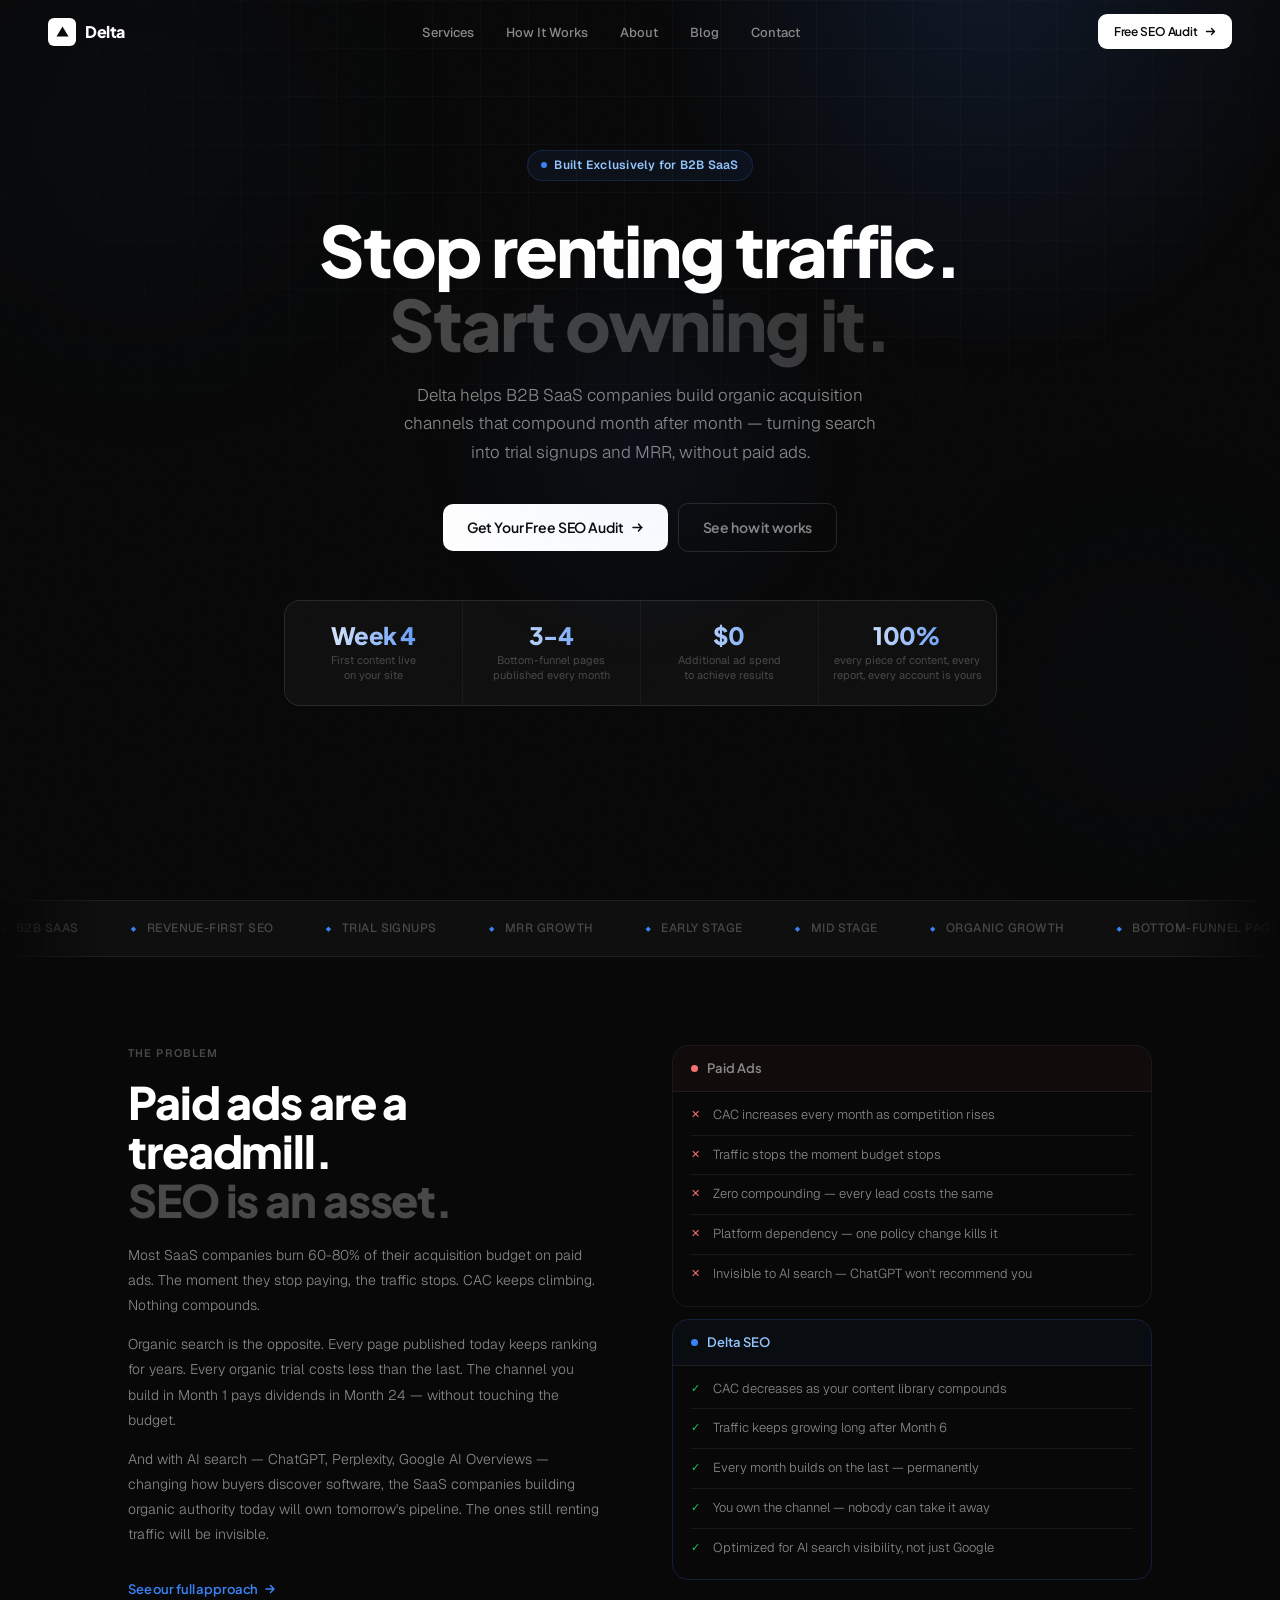
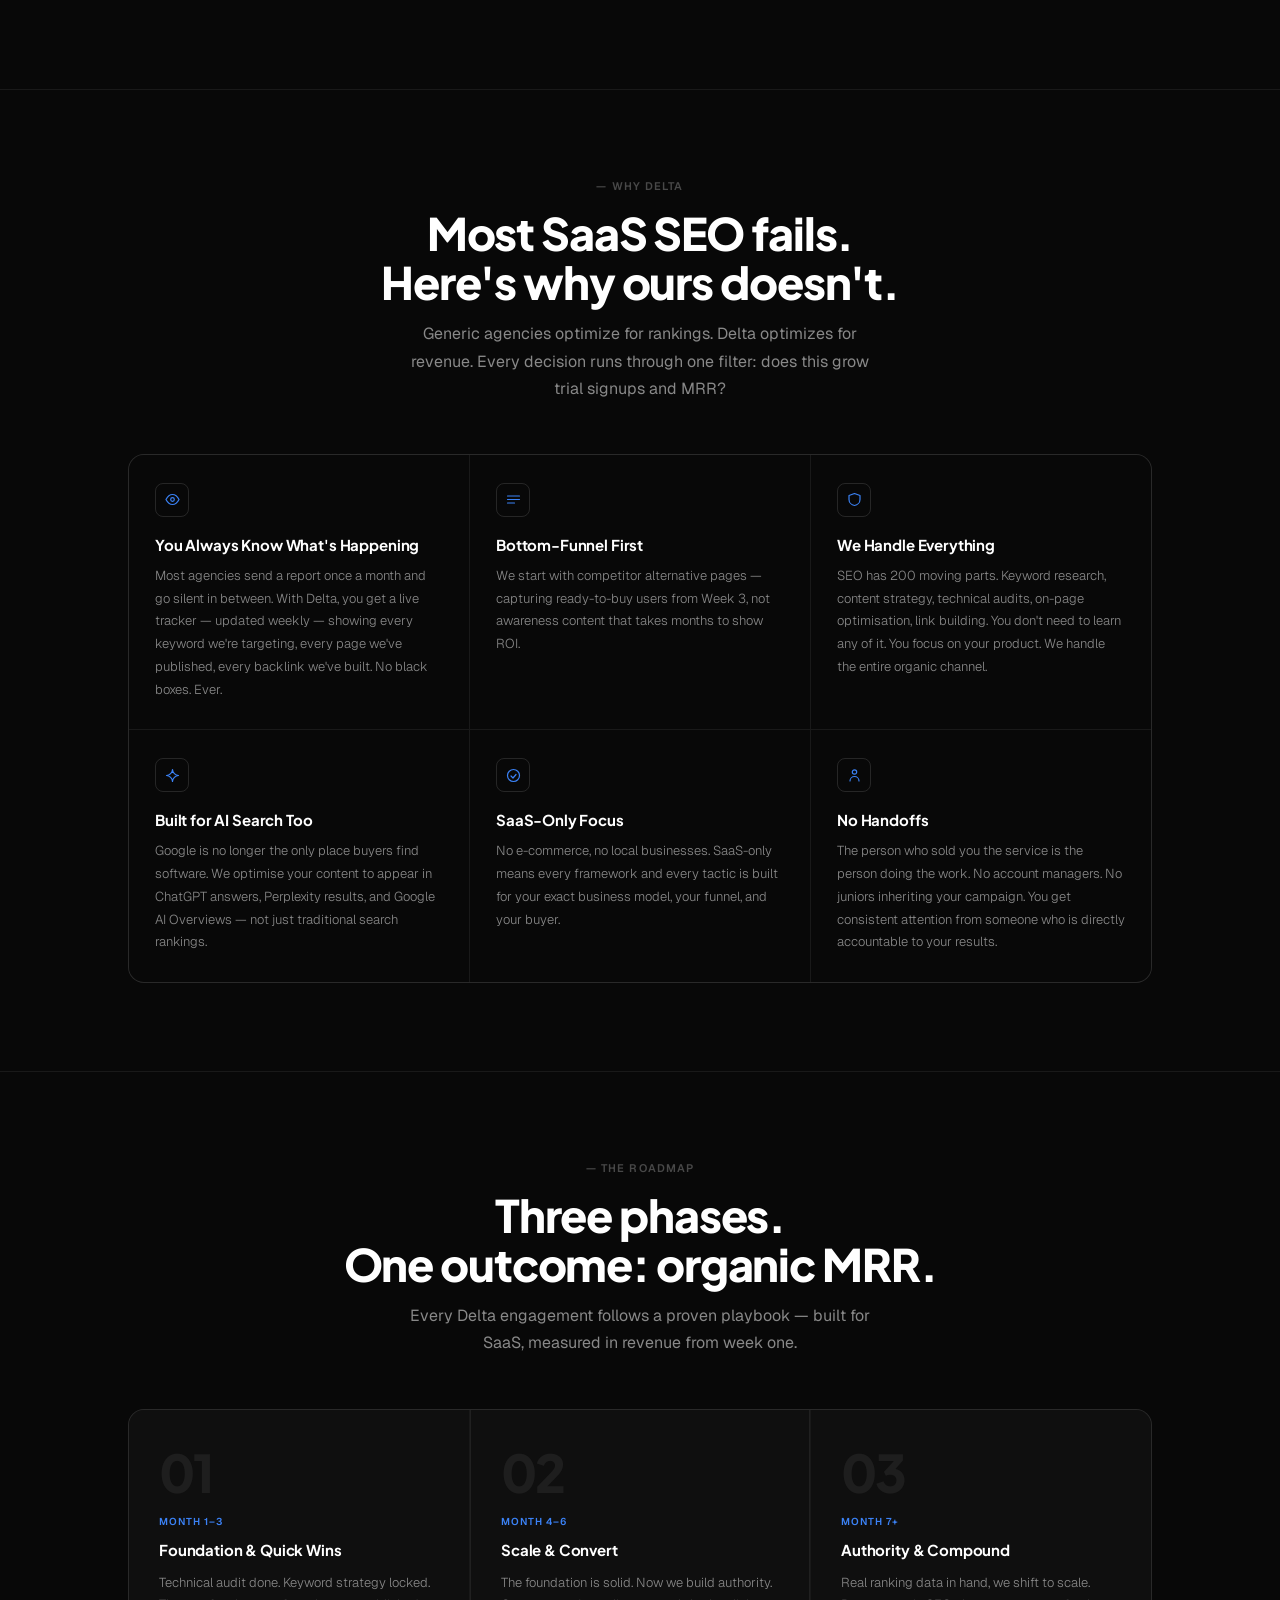
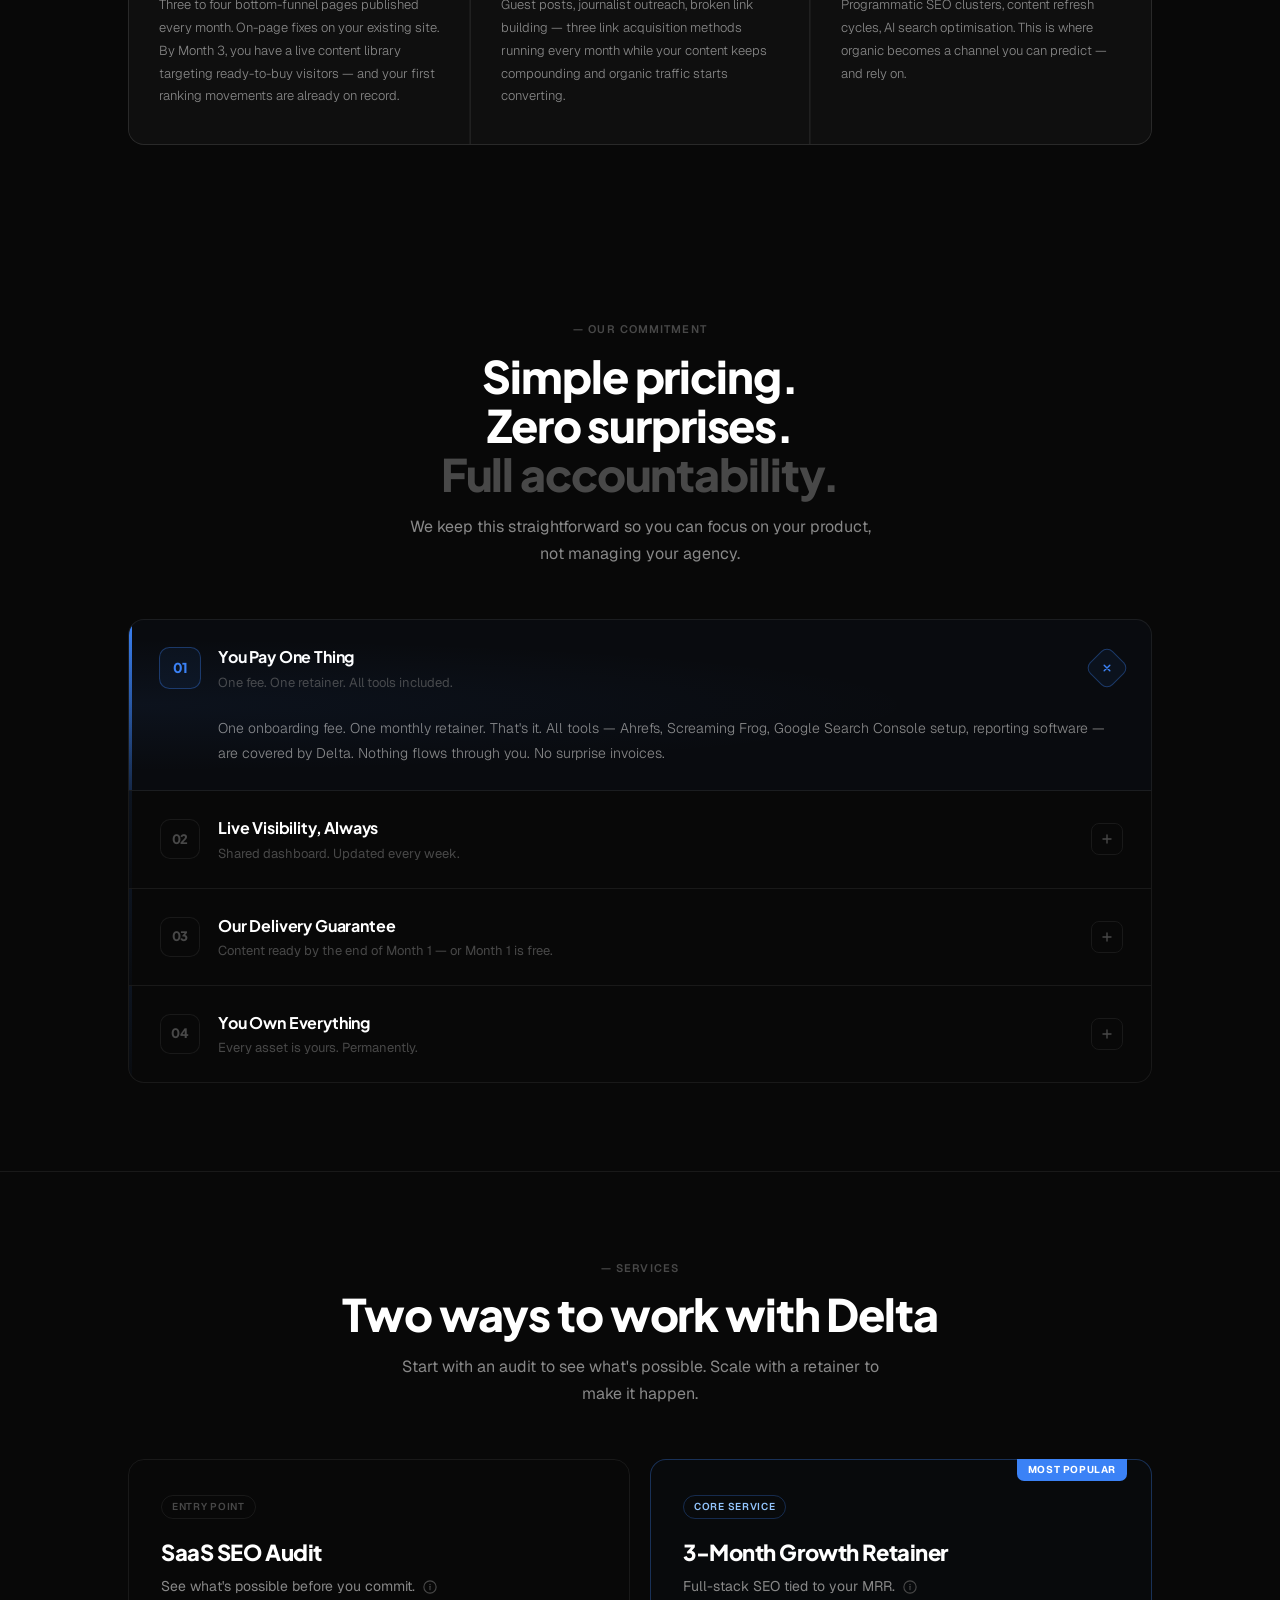
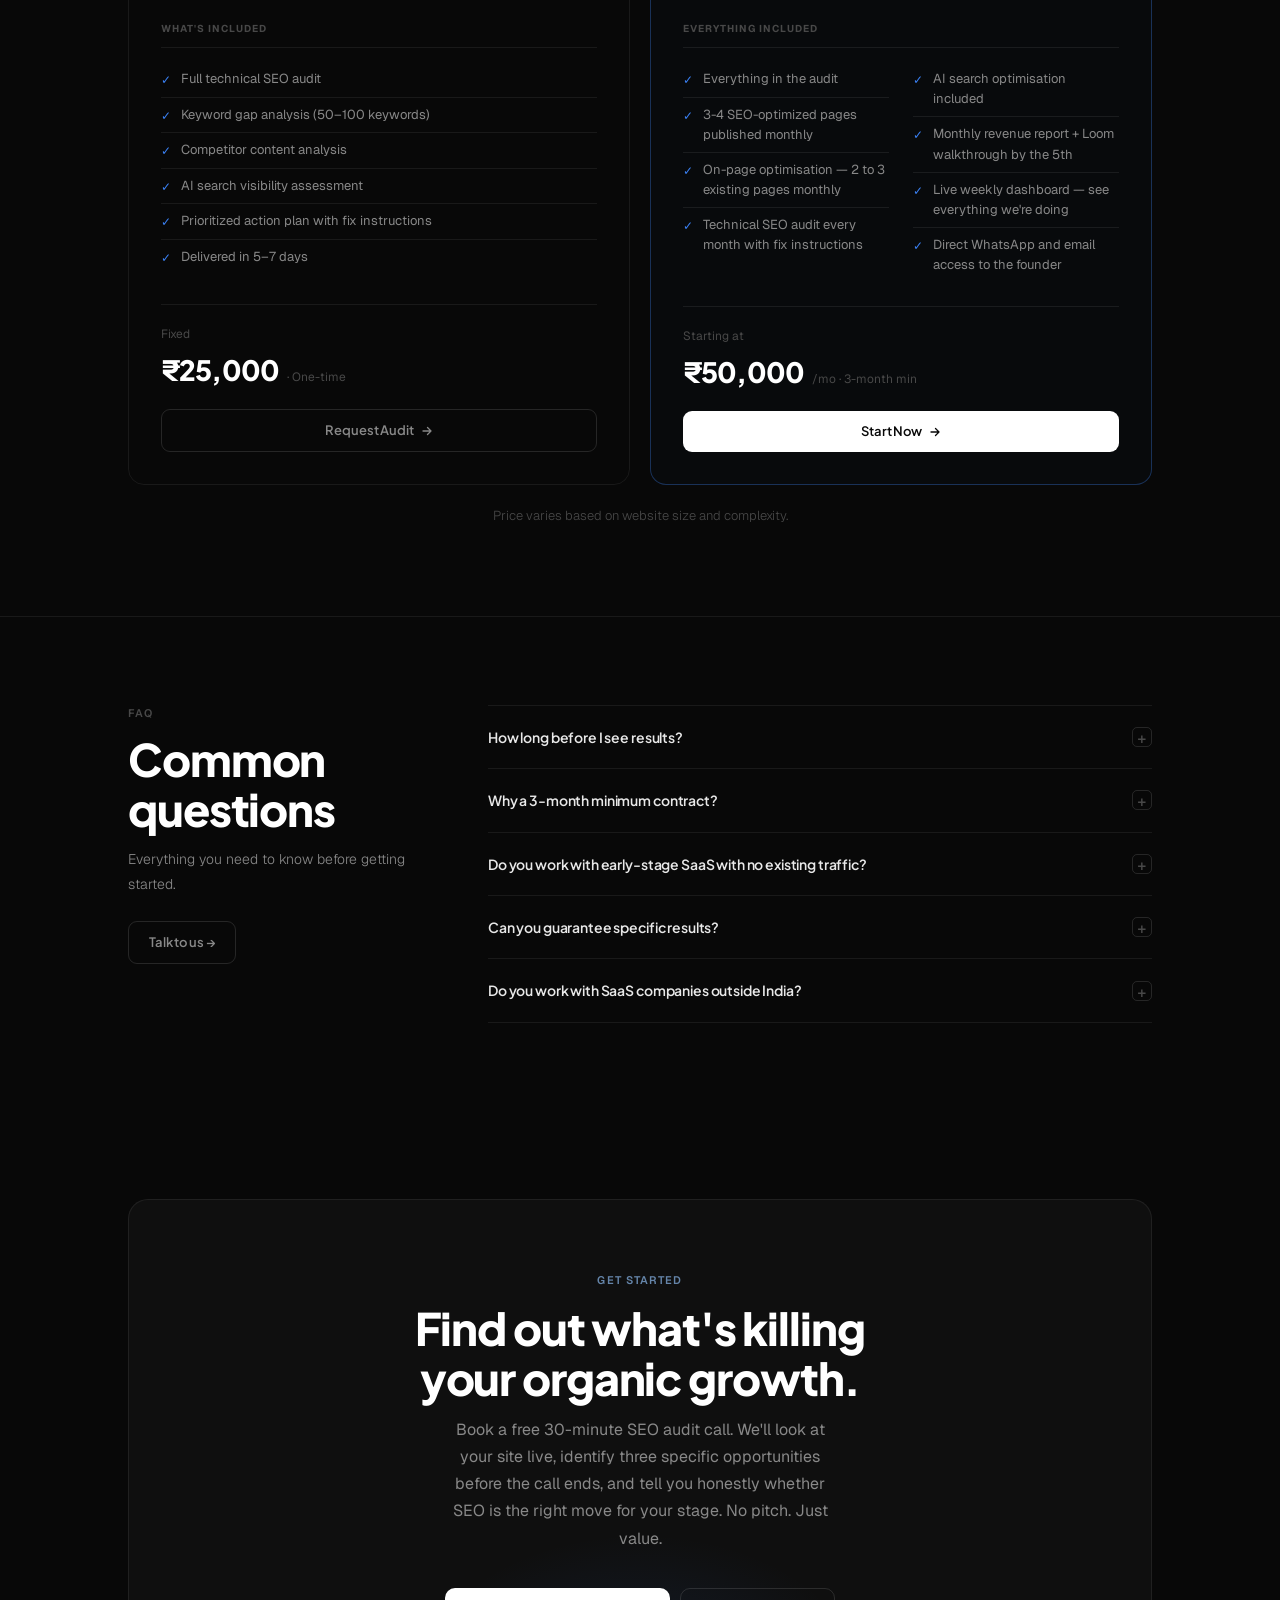
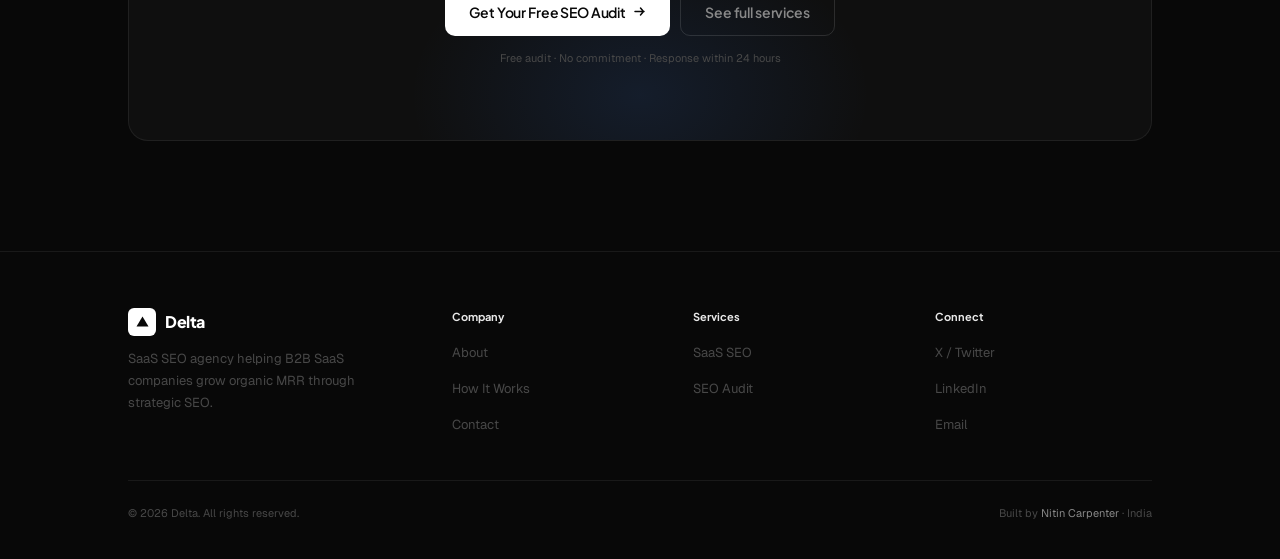
==== index.html @ bd95c473 "Initial website commit" ====
<!doctype html>
<html lang="en">
  <head>
    <meta charset="UTF-8" />
    <meta name="viewport" content="width=device-width, initial-scale=1.0" />
    <title>Delta — SaaS SEO That Grows Your MRR</title>
    <meta
      name="description"
      content="Delta is a SaaS SEO agency that helps B2B SaaS companies grow organic trial signups and MRR through strategic SEO and CRO — without paid ads."
    />
    <link rel="icon" type="image/png" href="./assets/delta-favicon.png" />
    <link rel="canonical" href="https://letdelta.com" />
    <link rel="preconnect" href="https://fonts.googleapis.com" />
    <link rel="preconnect" href="https://fonts.gstatic.com" crossorigin />
    <link
      href="https://fonts.googleapis.com/css2?family=Plus+Jakarta+Sans:wght@400;500;600;700;800&family=Geist:wght@300;400;500&display=swap"
      rel="stylesheet"
    />
    <link rel="stylesheet" href="styles.css" />
  </head>
  <body>
    <!-- CURSOR GLOW -->
    <div id="cursor-glow"></div>

    <!-- FLOATING ORBS -->
    <div class="orb orb-1"></div>
    <div class="orb orb-2"></div>

    <!-- NAV -->
    <nav id="nav">
      <div class="nav-inner">
        <a href="/" class="logo">
          <div class="logo-icon">
            <svg width="13" height="11" viewBox="0 0 13 11" fill="none">
              <path d="M6.5 0.5L12.5 10.5H0.5L6.5 0.5Z" fill="#080808" />
            </svg>
          </div>
          <span class="logo-name">Delta</span>
        </a>
        <ul class="nav-links">
          <li><a href="./services.html">Services</a></li>
          <li><a href="./how-it-works.html">How It Works</a></li>
          <li><a href="./about.html">About</a></li>
          <li><a href="./blog/index.html">Blog</a></li>
          <li><a href="./contact.html">Contact</a></li>
        </ul>
        <div class="nav-right">
          <a
            href="./audit.html"
            class="btn btn-primary"
            style="padding: 8px 16px; font-size: 12px"
          >
            Free SEO Audit
            <svg width="11" height="11" viewBox="0 0 11 11" fill="none">
              <path
                d="M1.5 5.5h8M6.5 2.5l3 3-3 3"
                stroke="currentColor"
                stroke-width="1.4"
                stroke-linecap="round"
                stroke-linejoin="round"
              />
            </svg>
          </a>
        </div>
        <button class="nav-toggle" id="nav-toggle" aria-label="Toggle menu">
          <span></span>
          <span></span>
          <span></span>
        </button>
      </div>
    </nav>

    <!-- MOBILE MENU -->
    <div class="mobile-menu" id="mobile-menu">
      <a href="./services.html">Services</a>
      <a href="./how-it-works.html">How It Works</a>
      <a href="./about.html">About</a>
      <a href="./blog/index.html">Blog</a>
      <a href="./contact.html">Contact</a>
      <a href="./audit.html" class="btn btn-primary">
        Free SEO Audit
        <svg width="11" height="11" viewBox="0 0 11 11" fill="none">
          <path
            d="M1.5 5.5h8M6.5 2.5l3 3-3 3"
            stroke="currentColor"
            stroke-width="1.4"
            stroke-linecap="round"
            stroke-linejoin="round"
          />
        </svg>
      </a>
    </div>

    <!-- HERO -->
    <section id="hero">
      <div class="hero-grid"></div>
      <div class="hero-glow"></div>
      <div class="wrap">
        <div class="hero-inner">
          <div class="hero-badge">
            <div class="badge-dot"></div>
            <span class="badge-text">Built Exclusively for B2B SaaS</span>
          </div>

          <h1 class="display hero-headline">
            Stop renting traffic.<br />
            <span class="dim">Start owning it.</span>
          </h1>

          <p class="hero-sub">
            Delta helps B2B SaaS companies build organic acquisition channels
            that compound month after month — turning search into trial signups
            and MRR, without paid ads.
          </p>

          <div class="hero-ctas">
            <a href="./audit.html" class="btn btn-primary btn-lg">
              Get Your Free SEO Audit
              <svg width="13" height="13" viewBox="0 0 13 13" fill="none">
                <path
                  d="M2 6.5h9M7.5 3l3 3.5-3 3.5"
                  stroke="currentColor"
                  stroke-width="1.5"
                  stroke-linecap="round"
                  stroke-linejoin="round"
                />
              </svg>
            </a>
            <a href="./how-it-works.html" class="btn btn-ghost btn-lg"
              >See how it works</a
            >
          </div>

          <div class="hero-stats">
            <div class="hero-stat">
              <div class="stat-num">Week 4</div>
              <div class="stat-lbl">First content live<br />on your site</div>
            </div>
            <div class="hero-stat">
              <div class="stat-num">3-4</div>
              <div class="stat-lbl">
                Bottom-funnel pages<br />published every month
              </div>
            </div>
            <div class="hero-stat">
              <div class="stat-num">$0</div>
              <div class="stat-lbl">
                Additional ad spend<br />to achieve results
              </div>
            </div>
            <div class="hero-stat">
              <div class="stat-num">100%</div>
              <div class="stat-lbl">
                every piece of content, every <br />report, every account is
                yours
              </div>
            </div>
          </div>
        </div>
      </div>
    </section>

    <!-- MARQUEE -->
    <div class="marquee-wrapper">
      <div class="marquee-track">
        <span class="marquee-item">B2B SaaS</span>
        <span class="marquee-item">Revenue-First SEO</span>
        <span class="marquee-item">Trial Signups</span>
        <span class="marquee-item">MRR Growth</span>
        <span class="marquee-item">Early Stage</span>
        <span class="marquee-item">Mid Stage</span>
        <span class="marquee-item">Organic Growth</span>
        <span class="marquee-item">Bottom-Funnel Pages</span>
        <span class="marquee-item">Programmatic SEO</span>
        <span class="marquee-item">Link Building</span>
        <span class="marquee-item">Zero Ad Spend</span>
        <span class="marquee-item">AI Search Visibility</span>
        <!-- duplicate for seamless loop -->
        <span class="marquee-item">B2B SaaS</span>
        <span class="marquee-item">Revenue-First SEO</span>
        <span class="marquee-item">Trial Signups</span>
        <span class="marquee-item">MRR Growth</span>
        <span class="marquee-item">Early Stage</span>
        <span class="marquee-item">Mid Stage</span>
        <span class="marquee-item">Organic Growth</span>
        <span class="marquee-item">Bottom-Funnel Pages</span>
        <span class="marquee-item">Programmatic SEO</span>
        <span class="marquee-item">Link Building</span>
        <span class="marquee-item">Zero Ad Spend</span>
        <span class="marquee-item">AI Search Visibility</span>
      </div>
    </div>

    <!-- PROBLEM -->
    <section>
      <div class="wrap">
        <div class="two-col rev">
          <div>
            <p class="label" style="margin-bottom: 14px">The Problem</p>
            <h2 class="h2" style="margin-bottom: 18px">
              Paid ads are a treadmill.<br />
              <span style="color: var(--t3)">SEO is an asset.</span>
            </h2>
            <p class="body" style="margin-bottom: 14px">
              Most SaaS companies burn 60-80% of their acquisition budget on
              paid ads. The moment they stop paying, the traffic stops. CAC
              keeps climbing. Nothing compounds.
            </p>
            <p class="body" style="margin-bottom: 14px">
              Organic search is the opposite. Every page published today keeps
              ranking for years. Every organic trial costs less than the last.
              The channel you build in Month 1 pays dividends in Month 24 —
              without touching the budget.
            </p>
            <p class="body" style="margin-bottom: 28px">
              And with AI search — ChatGPT, Perplexity, Google AI Overviews —
              changing how buyers discover software, the SaaS companies building
              organic authority today will own tomorrow's pipeline. The ones
              still renting traffic will be invisible.
            </p>
            <a
              href="./services.html"
              style="
                display: inline-flex;
                align-items: center;
                gap: 6px;
                font-size: 13px;
                font-weight: 600;
                color: var(--accent);
                text-decoration: none;
                font-family: var(--fh);
                letter-spacing: -0.01em;
                transition: gap 0.2s;
              "
              onmouseover="this.style.gap = '10px'"
              onmouseout="this.style.gap = '6px'"
            >
              See our full approach
              <svg width="12" height="12" viewBox="0 0 12 12" fill="none">
                <path
                  d="M2 6h8M6.5 2.5l3.5 3.5-3.5 3.5"
                  stroke="currentColor"
                  stroke-width="1.5"
                  stroke-linecap="round"
                  stroke-linejoin="round"
                />
              </svg>
            </a>
          </div>

          <div class="cmp-stack">
            <div class="cmp-card">
              <div class="card-shine"></div>
              <div
                class="cmp-head"
                style="background: rgba(248, 113, 113, 0.04)"
              >
                <div class="cmp-dot" style="background: var(--red)"></div>
                <span class="cmp-hl" style="color: var(--t2)">Paid Ads</span>
              </div>
              <div class="cmp-body">
                <div class="cmp-row">
                  <span class="cmp-ic" style="color: var(--red)">✕</span
                  ><span class="small"
                    >CAC increases every month as competition rises</span
                  >
                </div>
                <div class="cmp-row">
                  <span class="cmp-ic" style="color: var(--red)">✕</span
                  ><span class="small"
                    >Traffic stops the moment budget stops</span
                  >
                </div>
                <div class="cmp-row">
                  <span class="cmp-ic" style="color: var(--red)">✕</span
                  ><span class="small"
                    >Zero compounding — every lead costs the same</span
                  >
                </div>
                <div class="cmp-row">
                  <span class="cmp-ic" style="color: var(--red)">✕</span
                  ><span class="small"
                    >Platform dependency — one policy change kills it</span
                  >
                </div>
                <div class="cmp-row">
                  <span class="cmp-ic" style="color: var(--red)">✕</span
                  ><span class="small"
                    >Invisible to AI search — ChatGPT won't recommend you</span
                  >
                </div>
              </div>
            </div>
            <div class="cmp-card" style="border-color: rgba(59, 130, 246, 0.2)">
              <div class="card-shine"></div>
              <div
                class="cmp-head"
                style="background: rgba(59, 130, 246, 0.04)"
              >
                <div class="cmp-dot" style="background: var(--accent)"></div>
                <span class="cmp-hl" style="color: #93c5fd">Delta SEO</span>
              </div>
              <div class="cmp-body">
                <div class="cmp-row">
                  <span class="cmp-ic" style="color: var(--green)">✓</span
                  ><span class="small"
                    >CAC decreases as your content library compounds</span
                  >
                </div>
                <div class="cmp-row">
                  <span class="cmp-ic" style="color: var(--green)">✓</span
                  ><span class="small"
                    >Traffic keeps growing long after Month 6</span
                  >
                </div>
                <div class="cmp-row">
                  <span class="cmp-ic" style="color: var(--green)">✓</span
                  ><span class="small"
                    >Every month builds on the last — permanently</span
                  >
                </div>
                <div class="cmp-row">
                  <span class="cmp-ic" style="color: var(--green)">✓</span
                  ><span class="small"
                    >You own the channel — nobody can take it away</span
                  >
                </div>
                <div class="cmp-row">
                  <span class="cmp-ic" style="color: var(--green)">✓</span
                  ><span class="small"
                    >Optimized for AI search visibility, not just Google</span
                  >
                </div>
              </div>
            </div>
          </div>
        </div>
      </div>
    </section>

    <hr />

    <!-- FEATURES -->
    <section>
      <div class="wrap">
        <div class="sh c rev">
          <span class="label">Why Delta</span>
          <h2 class="h2">Most SaaS SEO fails.<br />Here's why ours doesn't.</h2>
          <p class="lead">
            Generic agencies optimize for rankings. Delta optimizes for revenue.
            Every decision runs through one filter: does this grow trial signups
            and MRR?
          </p>
        </div>
        <div class="feat-grid rev">
          <div class="fc">
            <div class="card-shine"></div>
            <div class="fc-icon">
              <svg width="15" height="15" viewBox="0 0 15 15" fill="none">
                <path
                  d="M1 7.5S3.5 2.5 7.5 2.5 14 7.5 14 7.5 11.5 12.5 7.5 12.5 1 7.5 1 7.5z"
                  stroke="#3b82f6"
                  stroke-width="1.2"
                  stroke-linecap="round"
                  stroke-linejoin="round"
                />
                <circle
                  cx="7.5"
                  cy="7.5"
                  r="1.8"
                  stroke="#3b82f6"
                  stroke-width="1.2"
                />
              </svg>
            </div>
            <p class="h3">You Always Know What's Happening</p>
            <p class="small" style="margin-top: 8px">
              Most agencies send a report once a month and go silent in between.
              With Delta, you get a live tracker — updated weekly — showing
              every keyword we're targeting, every page we've published, every
              backlink we've built. No black boxes. Ever.
            </p>
          </div>
          <div class="fc">
            <div class="card-shine"></div>
            <div class="fc-icon">
              <svg width="15" height="15" viewBox="0 0 15 15" fill="none">
                <path
                  d="M1.5 4h12M1.5 7.5h12M1.5 11h7"
                  stroke="#3b82f6"
                  stroke-width="1.2"
                  stroke-linecap="round"
                />
              </svg>
            </div>
            <p class="h3">Bottom-Funnel First</p>
            <p class="small" style="margin-top: 8px">
              We start with competitor alternative pages — capturing
              ready-to-buy users from Week 3, not awareness content that takes
              months to show ROI.
            </p>
          </div>
          <div class="fc">
            <div class="card-shine"></div>
            <div class="fc-icon">
              <svg width="15" height="15" viewBox="0 0 15 15" fill="none">
                <path
                  d="M7.5 1.5L2 3.5v4c0 3 2.5 5.5 5.5 6 3-0.5 5.5-3 5.5-6v-4L7.5 1.5z"
                  stroke="#3b82f6"
                  stroke-width="1.2"
                  stroke-linecap="round"
                  stroke-linejoin="round"
                />
              </svg>
            </div>
            <p class="h3">We Handle Everything</p>
            <p class="small" style="margin-top: 8px">
              SEO has 200 moving parts. Keyword research, content strategy,
              technical audits, on-page optimisation, link building. You don't
              need to learn any of it. You focus on your product. We handle the
              entire organic channel.
            </p>
          </div>
          <div class="fc">
            <div class="card-shine"></div>
            <div class="fc-icon">
              <svg width="15" height="15" viewBox="0 0 15 15" fill="none">
                <path
                  d="M7.5 1.5C7.5 4.5 10.5 7.5 13.5 7.5C10.5 7.5 7.5 10.5 7.5 13.5C7.5 10.5 4.5 7.5 1.5 7.5C4.5 7.5 7.5 4.5 7.5 1.5Z"
                  stroke="#3b82f6"
                  stroke-width="1.2"
                  stroke-linecap="round"
                  stroke-linejoin="round"
                />
              </svg>
            </div>
            <p class="h3">Built for AI Search Too</p>
            <p class="small" style="margin-top: 8px">
              Google is no longer the only place buyers find software. We
              optimise your content to appear in ChatGPT answers, Perplexity
              results, and Google AI Overviews — not just traditional search
              rankings.
            </p>
          </div>
          <div class="fc">
            <div class="card-shine"></div>
            <div class="fc-icon">
              <svg width="15" height="15" viewBox="0 0 15 15" fill="none">
                <path
                  d="M7.5 1.5a6 6 0 100 12 6 6 0 000-12z"
                  stroke="#3b82f6"
                  stroke-width="1.2"
                />
                <path
                  d="M5 8l2 2 3-3.5"
                  stroke="#3b82f6"
                  stroke-width="1.2"
                  stroke-linecap="round"
                  stroke-linejoin="round"
                />
              </svg>
            </div>
            <p class="h3">SaaS-Only Focus</p>
            <p class="small" style="margin-top: 8px">
              No e-commerce, no local businesses. SaaS-only means every
              framework and every tactic is built for your exact business model,
              your funnel, and your buyer.
            </p>
          </div>
          <div class="fc">
            <div class="card-shine"></div>
            <div class="fc-icon">
              <svg width="15" height="15" viewBox="0 0 15 15" fill="none">
                <circle
                  cx="7.5"
                  cy="4"
                  r="2.2"
                  stroke="#3b82f6"
                  stroke-width="1.2"
                />
                <path
                  d="M3 13c0-2.485 2.015-4.5 4.5-4.5S12 10.515 12 13"
                  stroke="#3b82f6"
                  stroke-width="1.2"
                  stroke-linecap="round"
                />
              </svg>
            </div>
            <p class="h3">No Handoffs</p>
            <p class="small" style="margin-top: 8px">
              The person who sold you the service is the person doing the work.
              No account managers. No juniors inheriting your campaign. You get
              consistent attention from someone who is directly accountable to
              your results.
            </p>
          </div>
        </div>
      </div>
    </section>

    <hr />

    <!-- PROCESS -->
    <section>
      <div class="wrap">
        <div class="sh c rev">
          <span class="label">The Roadmap</span>
          <h2 class="h2">Three phases.<br />One outcome: organic MRR.</h2>
          <p class="lead">
            Every Delta engagement follows a proven playbook — built for SaaS,
            measured in revenue from week one.
          </p>
        </div>
        <div class="proc-grid rev">
          <div class="pc">
            <div class="card-shine"></div>
            <div class="pc-num">01</div>
            <p class="pc-phase">Month 1–3</p>
            <p class="h3" style="margin-bottom: 10px">
              Foundation &amp; Quick Wins
            </p>
            <p class="small">
              Technical audit done. Keyword strategy locked. Three to four
              bottom-funnel pages published every month. On-page fixes on your
              existing site. By Month 3, you have a live content library
              targeting ready-to-buy visitors — and your first ranking movements
              are already on record.
            </p>
          </div>
          <div
            class="pc"
            style="
              border-left: 1px solid var(--border);
              border-right: 1px solid var(--border);
            "
          >
            <div class="card-shine"></div>
            <div class="pc-num">02</div>
            <p class="pc-phase">Month 4–6</p>
            <p class="h3" style="margin-bottom: 10px">Scale &amp; Convert</p>
            <p class="small">
              The foundation is solid. Now we build authority. Guest posts,
              journalist outreach, broken link building — three link acquisition
              methods running every month while your content keeps compounding
              and organic traffic starts converting.
            </p>
          </div>
          <div class="pc">
            <div class="card-shine"></div>
            <div class="pc-num">03</div>
            <p class="pc-phase">Month 7+</p>
            <p class="h3" style="margin-bottom: 10px">
              Authority &amp; Compound
            </p>
            <p class="small">
              Real ranking data in hand, we shift to scale. Programmatic SEO
              clusters, content refresh cycles, AI search optimisation. This is
              where organic becomes a channel you can predict — and rely on.
            </p>
          </div>
        </div>
      </div>
    </section>

    <!-- OUR COMMITMENT -->
    <section id="commitment">
      <div class="wrap">
        <div class="sh c rev">
          <span class="label">Our Commitment</span>
          <h2 class="h2">
            Simple pricing.<br />Zero surprises.<br />
            <span style="color: var(--t3)">Full accountability.</span>
          </h2>
          <p class="lead">
            We keep this straightforward so you can focus on your product, not
            managing your agency.
          </p>
        </div>
        <div class="commit-grid rev">
          <div class="commit-card" data-commit="1">
            <div class="commit-accent"></div>
            <div class="commit-inner">
              <div class="commit-header">
                <div class="commit-badge">01</div>
                <div class="commit-title-wrap">
                  <h3 class="commit-title">You Pay One Thing</h3>
                  <p class="commit-peek">
                    One fee. One retainer. All tools included.
                  </p>
                </div>
                <div class="commit-toggle">
                  <svg width="14" height="14" viewBox="0 0 14 14" fill="none">
                    <path
                      d="M7 3v8M3 7h8"
                      stroke="currentColor"
                      stroke-width="1.4"
                      stroke-linecap="round"
                    />
                  </svg>
                </div>
              </div>
              <div class="commit-body">
                <p>
                  One onboarding fee. One monthly retainer. That's it. All tools
                  — Ahrefs, Screaming Frog, Google Search Console setup,
                  reporting software — are covered by Delta. Nothing flows
                  through you. No surprise invoices.
                </p>
              </div>
            </div>
          </div>

          <div class="commit-card" data-commit="2">
            <div class="commit-accent"></div>
            <div class="commit-inner">
              <div class="commit-header">
                <div class="commit-badge">02</div>
                <div class="commit-title-wrap">
                  <h3 class="commit-title">Live Visibility, Always</h3>
                  <p class="commit-peek">
                    Shared dashboard. Updated every week.
                  </p>
                </div>
                <div class="commit-toggle">
                  <svg width="14" height="14" viewBox="0 0 14 14" fill="none">
                    <path
                      d="M7 3v8M3 7h8"
                      stroke="currentColor"
                      stroke-width="1.4"
                      stroke-linecap="round"
                    />
                  </svg>
                </div>
              </div>
              <div class="commit-body">
                <p>
                  You get a shared live dashboard — updated every week. Every
                  keyword we're tracking, every page we've published, every
                  backlink acquired. You never have to ask "what are you working
                  on?" because you can see it yourself, anytime.
                </p>
              </div>
            </div>
          </div>

          <div class="commit-card" data-commit="3">
            <div class="commit-accent"></div>
            <div class="commit-inner">
              <div class="commit-header">
                <div class="commit-badge">03</div>
                <div class="commit-title-wrap">
                  <h3 class="commit-title">Our Delivery Guarantee</h3>
                  <p class="commit-peek">
                    Content ready by the end of Month 1 — or Month 1 is free.
                  </p>
                </div>
                <div class="commit-toggle">
                  <svg width="14" height="14" viewBox="0 0 14 14" fill="none">
                    <path
                      d="M7 3v8M3 7h8"
                      stroke="currentColor"
                      stroke-width="1.4"
                      stroke-linecap="round"
                    />
                  </svg>
                </div>
              </div>
              <div class="commit-body">
                <p>
                  If your first pages are not written, reviewed, and delivered
                  to you for publishing by end of month 1 — Month 1 is free.
                  Once pages are delivered, publishing is your team's
                  responsibility. We provide exact publish instructions — URL
                  slug, meta data, heading tags — everything needed to go live
                  immediately. We guarantee our execution, not Google's
                  algorithm. But we will always deliver our side on time.
                </p>
              </div>
            </div>
          </div>

          <div class="commit-card" data-commit="4">
            <div class="commit-accent"></div>
            <div class="commit-inner">
              <div class="commit-header">
                <div class="commit-badge">04</div>
                <div class="commit-title-wrap">
                  <h3 class="commit-title">You Own Everything</h3>
                  <p class="commit-peek">Every asset is yours. Permanently.</p>
                </div>
                <div class="commit-toggle">
                  <svg width="14" height="14" viewBox="0 0 14 14" fill="none">
                    <path
                      d="M7 3v8M3 7h8"
                      stroke="currentColor"
                      stroke-width="1.4"
                      stroke-linecap="round"
                    />
                  </svg>
                </div>
              </div>
              <div class="commit-body">
                <p>
                  Every piece of content, every keyword map, every report, every
                  account — yours from Day 1. Permanently. Even if you cancel
                  tomorrow.
                </p>
              </div>
            </div>
          </div>
        </div>
      </div>
    </section>

    <hr />

    <!-- SERVICES -->
    <section>
      <div class="wrap">
        <div class="sh c rev">
          <span class="label">Services</span>
          <h2 class="h2">Two ways to work with Delta</h2>
          <p class="lead">
            Start with an audit to see what's possible. Scale with a retainer to
            make it happen.
          </p>
        </div>
        <div class="svc-grid rev">
          <div class="svc">
            <div class="card-shine"></div>
            <div class="svc-top">
              <span class="svc-pill">Entry Point</span>

              <h3 class="svc-name">SaaS SEO Audit</h3>
              <p class="svc-tagline">
                See what's possible before you commit.
                <span class="svc-info-trigger">
                  <svg
                    class="svc-info-icon"
                    width="14"
                    height="14"
                    viewBox="0 0 16 16"
                    fill="none"
                  >
                    <circle
                      cx="8"
                      cy="8"
                      r="7"
                      stroke="currentColor"
                      stroke-width="1.3"
                    />
                    <path
                      d="M8 7.2V11"
                      stroke="currentColor"
                      stroke-width="1.3"
                      stroke-linecap="round"
                    />
                    <circle cx="8" cy="5.2" r="0.8" fill="currentColor" />
                  </svg>
                  <span class="svc-tooltip"
                    >A complete diagnosis of your organic growth opportunity. We
                    go through your entire site — technical foundation, keyword
                    gaps, competitor content, and conversion funnel — and hand
                    you a prioritised action plan you can act on immediately,
                    with or without us.</span
                  >
                </span>
              </p>
            </div>
            <div class="svc-features">
              <div class="svc-features-label">What's included</div>
              <ul class="chk">
                <li><span class="chk-ic">✓</span> Full technical SEO audit</li>
                <li>
                  <span class="chk-ic">✓</span> Keyword gap analysis (50–100
                  keywords)
                </li>
                <li>
                  <span class="chk-ic">✓</span> Competitor content analysis
                </li>
                <li>
                  <span class="chk-ic">✓</span> AI search visibility assessment
                </li>
                <li>
                  <span class="chk-ic">✓</span> Prioritized action plan with fix
                  instructions
                </li>
                <li><span class="chk-ic">✓</span> Delivered in 5–7 days</li>
              </ul>
            </div>
            <div class="svc-footer">
              <div class="svc-price">
                <div
                  style="font-size: 12px; color: var(--t3); margin-bottom: 4px"
                >
                  Fixed
                </div>
                <span class="p-num">₹25,000</span>
                <span class="p-per">· One-time</span>
              </div>
              <a
                href="./contact.html"
                class="btn btn-ghost"
                style="width: 100%; justify-content: center"
              >
                Request Audit
                <svg width="12" height="12" viewBox="0 0 12 12" fill="none">
                  <path
                    d="M2 6h8M6.5 2.5l3.5 3.5-3.5 3.5"
                    stroke="currentColor"
                    stroke-width="1.3"
                    stroke-linecap="round"
                    stroke-linejoin="round"
                  />
                </svg>
              </a>
            </div>
          </div>

          <div class="svc feat">
            <div class="card-shine"></div>
            <div class="svc-popular-badge">Most Popular</div>
            <div class="svc-top">
              <span class="svc-pill">Core Service</span>

              <h3 class="svc-name">3-Month Growth Retainer</h3>
              <p class="svc-tagline">
                Full-stack SEO tied to your MRR.
                <span class="svc-info-trigger">
                  <svg
                    class="svc-info-icon"
                    width="14"
                    height="14"
                    viewBox="0 0 16 16"
                    fill="none"
                  >
                    <circle
                      cx="8"
                      cy="8"
                      r="7"
                      stroke="currentColor"
                      stroke-width="1.3"
                    />
                    <path
                      d="M8 7.2V11"
                      stroke="currentColor"
                      stroke-width="1.3"
                      stroke-linecap="round"
                    />
                    <circle cx="8" cy="5.2" r="0.8" fill="currentColor" />
                  </svg>
                  <span class="svc-tooltip"
                    >Full-stack SEO implementation. Technical fixes, 3 to 4
                    bottom-funnel pages published every month, on-page
                    optimisation of existing pages, monthly reporting, and
                    direct access to the founder doing the work — all tied to
                    your trial signups and MRR.</span
                  >
                </span>
              </p>
            </div>
            <div class="svc-features">
              <div class="svc-features-label">Everything included</div>
              <div class="chk-cols">
                <ul class="chk">
                  <li><span class="chk-ic">✓</span> Everything in the audit</li>
                  <li>
                    <span class="chk-ic">✓</span> 3-4 SEO-optimized pages
                    published monthly
                  </li>
                  <li>
                    <span class="chk-ic">✓</span> On-page optimisation — 2 to 3
                    existing pages monthly
                  </li>
                  <li>
                    <span class="chk-ic">✓</span> Technical SEO audit every
                    month with fix instructions
                  </li>
                </ul>
                <ul class="chk">
                  <li>
                    <span class="chk-ic">✓</span> AI search optimisation
                    included
                  </li>
                  <li>
                    <span class="chk-ic">✓</span> Monthly revenue report + Loom
                    walkthrough by the 5th
                  </li>
                  <li>
                    <span class="chk-ic">✓</span> Live weekly dashboard — see
                    everything we're doing
                  </li>
                  <li>
                    <span class="chk-ic">✓</span> Direct WhatsApp and email
                    access to the founder
                  </li>
                </ul>
              </div>
            </div>
            <div class="svc-footer">
              <div class="svc-price">
                <div
                  style="font-size: 12px; color: var(--t3); margin-bottom: 4px"
                >
                  Starting at
                </div>
                <span class="p-num">₹50,000</span>
                <span class="p-per">/mo · 3-month min</span>
              </div>
              <a
                href="./contact.html"
                class="btn btn-primary"
                style="width: 100%; justify-content: center"
              >
                Start Now
                <svg width="12" height="12" viewBox="0 0 12 12" fill="none">
                  <path
                    d="M2 6h8M6.5 2.5l3.5 3.5-3.5 3.5"
                    stroke="currentColor"
                    stroke-width="1.3"
                    stroke-linecap="round"
                    stroke-linejoin="round"
                  />
                </svg>
              </a>
            </div>
          </div>
        </div>
        <p
          class="small"
          style="margin-top: 20px; text-align: center; color: var(--t3)"
        >
          Price varies based on website size and complexity.
        </p>
      </div>
    </section>

    <hr />

    <!-- FAQ -->
    <section>
      <div class="wrap">
        <div class="faq-layout rev">
          <div>
            <span class="label" style="display: block; margin-bottom: 12px"
              >FAQ</span
            >
            <h2 class="h2" style="margin-bottom: 14px">Common questions</h2>
            <p class="body" style="margin-bottom: 24px">
              Everything you need to know before getting started.
            </p>
            <a href="./contact.html" class="btn btn-ghost">Talk to us →</a>
          </div>
          <div class="faq-outer">
            <details class="fq">
              <summary>
                How long before I see results? <span class="fq-plus">+</span>
              </summary>
              <div class="fq-ans">
                First ranking movements typically appear in Month 2 to 3 as
                Google indexes and evaluates the new pages. Meaningful organic
                traffic growth shows up around Month 4 to 5. Trial signups from
                organic start coming in reliably from Month 5 to 6 onward. SEO
                is not instant — any agency that promises faster results is not
                being honest with you.
              </div>
            </details>
            <details class="fq">
              <summary>
                Why a 3-month minimum contract? <span class="fq-plus">+</span>
              </summary>
              <div class="fq-ans">
                SEO is a compounding strategy — a 1-month contract would set
                both of us up for disappointment. Google takes 60 to 90 days to
                crawl, index, and begin ranking new content. Leaving before
                Month 3 means you exit right before the results of Month 1 work
                become visible. The 3-month minimum protects your investment,
                not ours. After Month 3, it's rolling monthly — cancel anytime
                with 30 days notice.
              </div>
            </details>
            <details class="fq">
              <summary>
                Do you work with early-stage SaaS with no existing traffic?
                <span class="fq-plus">+</span>
              </summary>
              <div class="fq-ans">
                Yes — in fact that's our most common engagement. Starting from
                zero means we build your SEO foundation correctly from Day 1
                with no bad history to fix. You do need a live product with real
                customers and basic product-market fit. Pre-launch products are
                not a good fit yet.
              </div>
            </details>
            <details class="fq">
              <summary>
                Can you guarantee specific results?
                <span class="fq-plus">+</span>
              </summary>
              <div class="fq-ans">
                We guarantee our execution — never Google's algorithm. No honest
                agency can control that, and we won't pretend otherwise. What we
                do guarantee: a documented strategy built around your SaaS, full
                transparency on every action, and success measured in trial
                signups and MRR — never vanity metrics.
              </div>
            </details>
            <details class="fq">
              <summary>
                Do you work with SaaS companies outside India?
                <span class="fq-plus">+</span>
              </summary>
              <div class="fq-ans">
                Yes — Delta is remote-first and works with B2B SaaS companies
                globally. We communicate over email and Slack, with monthly
                strategy calls built to work across time zones. Our India-based
                pricing means you get senior-level work at a fraction of what US
                or UK agencies charge for the same scope at comparable Western
                agencies. Our pricing reflects the value delivered, not our
                geography.
              </div>
            </details>
          </div>
        </div>
      </div>
    </section>

    <!-- CTA -->
    <section style="padding-bottom: 110px">
      <div class="wrap">
        <div class="cta-box rev">
          <div class="cta-glow"></div>
          <span
            class="label"
            style="
              display: block;
              margin-bottom: 14px;
              color: rgba(147, 197, 253, 0.65);
            "
            >Get Started</span
          >
          <h2 class="h2">Find out what's killing<br />your organic growth.</h2>
          <p class="lead">
            Book a free 30-minute SEO audit call. We'll look at your site live,
            identify three specific opportunities before the call ends, and tell
            you honestly whether SEO is the right move for your stage. No pitch.
            Just value.
          </p>
          <div class="cta-acts">
            <a href="./audit.html" class="btn btn-primary btn-lg">
              Get Your Free SEO Audit
              <svg width="13" height="13" viewBox="0 0 13 13" fill="none">
                <path
                  d="M2 6.5h9M7.5 3l3 3.5-3 3.5"
                  stroke="currentColor"
                  stroke-width="1.5"
                  stroke-linecap="round"
                  stroke-linejoin="round"
                />
              </svg>
            </a>
            <a href="./services.html" class="btn btn-ghost btn-lg"
              >See full services</a
            >
          </div>
          <p class="cta-fine">
            Free audit · No commitment · Response within 24 hours
          </p>
        </div>
      </div>
    </section>

    <!-- FOOTER -->
    <footer>
      <div class="wrap">
        <div class="ft-grid">
          <div>
            <a href="/" class="logo">
              <div class="logo-icon">
                <svg width="13" height="11" viewBox="0 0 13 11" fill="none">
                  <path d="M6.5 0.5L12.5 10.5H0.5L6.5 0.5Z" fill="#080808" />
                </svg>
              </div>
              <span class="logo-name">Delta</span>
            </a>
            <p class="ft-desc">
              SaaS SEO agency helping B2B SaaS companies grow organic MRR
              through strategic SEO.
            </p>
          </div>
          <div class="ft-links">
            <div class="ft-col">
              <p class="ft-ch">Company</p>
              <ul>
                <li><a href="./about.html">About</a></li>
                <li><a href="./how-it-works.html">How It Works</a></li>
                <li><a href="./contact.html">Contact</a></li>
              </ul>
            </div>
            <div class="ft-col">
              <p class="ft-ch">Services</p>
              <ul>
                <li><a href="./services.html">SaaS SEO</a></li>
                <li><a href="./audit.html">SEO Audit</a></li>
              </ul>
            </div>
            <div class="ft-col">
              <p class="ft-ch">Connect</p>
              <ul>
                <li>
                  <a href="https://x.com/nitindevelops" target="_blank"
                    >X / Twitter</a
                  >
                </li>
                <li>
                  <a
                    href="https://www.linkedin.com/in/nitin-delta"
                    target="_blank"
                    >LinkedIn</a
                  >
                </li>
                <li><a href="mailto:nitincarpenter2006@gmail.com">Email</a></li>
              </ul>
            </div>
          </div>
        </div>
        <div class="ft-bot">
          <p>© 2026 Delta. All rights reserved.</p>
          <p>
            Built by
            <a
              href="https://x.com/nitindevelops"
              style="color: var(--t2); text-decoration: none"
              >Nitin Carpenter</a
            >
            · India
          </p>
        </div>
      </div>
    </footer>

    <script src="script.js"></script>
  </body>
</html>
---- styles.css ----
*, *::before, *::after { box-sizing: border-box; margin: 0; padding: 0; }

:root {
  --bg:     #080808;
  --bg-1:   #0f0f0f;
  --bg-2:   #141414;
  --bg-3:   #1e1e1e;
  --border: rgba(255,255,255,0.07);
  --bh:     rgba(255,255,255,0.12);
  --text:   #e8e8e8;
  --t2:     #888888;
  --t3:     #484848;
  --accent: #3b82f6;
  --green:  #22c55e;
  --red:    #f87171;
  --white:  #ffffff;
  --fh:     'Plus Jakarta Sans', system-ui, sans-serif;
  --fb:     'Geist', system-ui, sans-serif;
  --r:      12px;
  --rl:     16px;
}

html { scroll-behavior: smooth; }
body {
  background: var(--bg); color: var(--text);
  font-family: var(--fb); -webkit-font-smoothing: antialiased;
  overflow-x: hidden; line-height: 1.6;
}

/* ── NOISE OVERLAY ── */
body::before {
  content: ''; position: fixed; inset: 0; pointer-events: none; z-index: 9999; opacity: 0.35;
  background-image: url("data:image/svg+xml,%3Csvg xmlns='http://www.w3.org/2000/svg' width='200' height='200'%3E%3Cfilter id='n'%3E%3CfeTurbulence type='fractalNoise' baseFrequency='0.9' numOctaves='4' stitchTiles='stitch'/%3E%3C/filter%3E%3Crect width='200' height='200' filter='url(%23n)' opacity='0.06'/%3E%3C/svg%3E");
}

/* ── CURSOR GLOW ── */
#cursor-glow {
  position: fixed; width: 480px; height: 480px; border-radius: 50%;
  background: radial-gradient(circle, rgba(59,130,246,0.055) 0%, transparent 65%);
  pointer-events: none; z-index: 9998;
  transform: translate(-50%, -50%); transition: opacity 0.4s;
}

/* ── FLOATING ORBS ── */
.orb { position: fixed; border-radius: 50%; pointer-events: none; z-index: 0; filter: blur(90px); }
.orb-1 {
  width: 520px; height: 520px;
  background: radial-gradient(circle, rgba(59,130,246,0.045) 0%, transparent 70%);
  top: -120px; left: -120px;
  animation: orbDrift1 20s ease-in-out infinite;
}
.orb-2 {
  width: 420px; height: 420px;
  background: radial-gradient(circle, rgba(59,130,246,0.03) 0%, transparent 70%);
  bottom: 0; right: -80px;
  animation: orbDrift2 25s ease-in-out infinite;
}
@keyframes orbDrift1 {
  0%   { transform: translate(0,0) scale(1); }
  33%  { transform: translate(110px,80px) scale(1.1); }
  66%  { transform: translate(50px,150px) scale(0.95); }
  100% { transform: translate(0,0) scale(1); }
}
@keyframes orbDrift2 {
  0%   { transform: translate(0,0) scale(1); }
  40%  { transform: translate(-90px,-60px) scale(1.08); }
  70%  { transform: translate(-35px,-110px) scale(0.97); }
  100% { transform: translate(0,0) scale(1); }
}

/* ── LAYOUT ── */
.wrap { max-width: 1080px; margin: 0 auto; padding: 0 28px; }
section { padding: 88px 0; }
hr { border: none; border-top: 1px solid var(--border); }

/* ── TYPE ── */
h1,h2,h3,h4 { font-family: var(--fh); color: var(--white); }
.display {
  font-size: clamp(40px, 5.5vw, 72px);
  font-weight: 800; line-height: 1.05; letter-spacing: -0.03em;
}
/* Animated gradient on second line */
.display .dim {
  background: linear-gradient(90deg, var(--t3) 0%, rgba(255,255,255,0.18) 50%, var(--t3) 100%);
  background-size: 200% auto;
  -webkit-background-clip: text; -webkit-text-fill-color: transparent;
  background-clip: text;
  animation: shimmer 6s linear infinite;
}
.h2 {
  font-size: clamp(28px, 3.5vw, 46px);
  font-weight: 800; line-height: 1.1; letter-spacing: -0.025em;
}
.h3 { font-size: 15px; font-weight: 700; letter-spacing: -0.01em; color: var(--white); font-family: var(--fh); }
.lead  { font-size: 16px; color: var(--t2); font-weight: 400; line-height: 1.7; }
.body  { font-size: 14px; color: var(--t2); font-weight: 300; line-height: 1.8; }
.small { font-size: 13px; color: var(--t2); font-weight: 300; line-height: 1.75; }
.label { font-size: 11px; font-weight: 600; letter-spacing: 0.1em; text-transform: uppercase; color: var(--t3); font-family: var(--fb); }

/* ── SHIMMER ── */
@keyframes shimmer { from { background-position: 200% center; } to { background-position: -200% center; } }

/* ── BUTTONS ── */
.btn {
  display: inline-flex; align-items: center; gap: 7px;
  padding: 10px 20px; border-radius: 9px;
  font-size: 13px; font-weight: 600; font-family: var(--fh);
  text-decoration: none; cursor: pointer; border: none;
  transition: all 0.18s ease; white-space: nowrap; letter-spacing: -0.01em;
}
.btn-primary { background: var(--white); color: #080808; }
.btn-primary:hover { background: #efefef; transform: translateY(-1px); box-shadow: 0 8px 28px rgba(0,0,0,0.55); }
.btn-primary:active { transform: scale(0.98); }
.btn-ghost { background: transparent; color: var(--t2); border: 1px solid var(--bh); }
.btn-ghost:hover { border-color: rgba(255,255,255,0.22); color: var(--white); background: rgba(255,255,255,0.04); }
.btn-lg { padding: 12px 24px; font-size: 14px; border-radius: 10px; }

/* ── NAV ── */
nav {
  position: fixed; top: 0; left: 0; right: 0; z-index: 100;
  height: 64px; display: flex; align-items: center;
  padding: 0 clamp(20px, 4vw, 48px);
  transition: background 0.3s, border-color 0.3s;
  border-bottom: 1px solid transparent;
}
nav.stuck {
  background: rgba(8,8,8,0.88);
  backdrop-filter: blur(20px); -webkit-backdrop-filter: blur(20px);
  border-color: var(--border);
}
.nav-inner {
  display: flex; align-items: center; justify-content: space-between;
  width: 100%; gap: 32px;
}
.logo { display: flex; align-items: center; gap: 9px; text-decoration: none; flex-shrink: 0; }
.logo-icon {
  width: 28px; height: 28px; background: var(--white);
  border-radius: 6px; display: flex; align-items: center; justify-content: center;
  flex-shrink: 0;
  transition: transform 0.5s cubic-bezier(0.34,1.56,0.64,1);
}

.logo-name { font-family: var(--fh); font-weight: 800; font-size: 16px; color: var(--white); letter-spacing: -0.025em; }
.nav-links { display: flex; align-items: center; gap: 32px; list-style: none; }
.nav-links a { font-size: 13px; font-weight: 500; color: var(--t2); text-decoration: none; transition: color 0.15s; white-space: nowrap; position: relative; }
.nav-links a::after { content: ''; position: absolute; bottom: -2px; left: 0; width: 0; height: 1px; background: var(--accent); transition: width 0.2s; }
.nav-links a:hover { color: var(--white); }
.nav-links a:hover::after { width: 100%; }
.nav-right { flex-shrink: 0; }

/* ── HAMBURGER TOGGLE ── */
.nav-toggle {
  display: none; background: none; border: none; cursor: pointer;
  width: 36px; height: 36px; padding: 6px;
  flex-direction: column; align-items: center; justify-content: center; gap: 5px;
  border-radius: 8px; transition: background 0.2s;
}
.nav-toggle:hover { background: rgba(255,255,255,0.06); }
.nav-toggle span {
  display: block; width: 20px; height: 2px; background: var(--text);
  border-radius: 2px; transition: transform 0.3s ease, opacity 0.3s ease;
}
.nav-toggle.active span:nth-child(1) { transform: translateY(7px) rotate(45deg); }
.nav-toggle.active span:nth-child(2) { opacity: 0; }
.nav-toggle.active span:nth-child(3) { transform: translateY(-7px) rotate(-45deg); }

/* ── MOBILE MENU ── */
.mobile-menu {
  display: none; position: fixed; top: 64px; left: 0; right: 0;
  background: rgba(8,8,8,0.96); backdrop-filter: blur(24px); -webkit-backdrop-filter: blur(24px);
  border-bottom: 1px solid var(--border);
  padding: 20px clamp(20px, 4vw, 48px) 28px;
  flex-direction: column; gap: 6px; z-index: 99;
  transform: translateY(-10px); opacity: 0;
  transition: transform 0.3s ease, opacity 0.3s ease;
}
.mobile-menu.open {
  display: flex; transform: translateY(0); opacity: 1;
}
.mobile-menu a {
  display: block; padding: 12px 16px; border-radius: 10px;
  font-size: 15px; font-weight: 500; color: var(--t2); text-decoration: none;
  font-family: var(--fh); transition: background 0.15s, color 0.15s;
}
.mobile-menu a:hover { background: rgba(255,255,255,0.05); color: var(--white); }
.mobile-menu .btn {
  margin-top: 10px; width: 100%; justify-content: center;
  font-size: 14px; padding: 12px 20px;
}

/* ── HERO ── */
#hero {
  min-height: 100svh; display: flex; align-items: center;
  position: relative; overflow: hidden; padding-top: 60px;
}
.hero-grid {
  position: absolute; inset: 0; pointer-events: none;
  background-image:
    linear-gradient(rgba(255,255,255,0.03) 1px, transparent 1px),
    linear-gradient(90deg, rgba(255,255,255,0.03) 1px, transparent 1px);
  background-size: 48px 48px;
  mask-image: radial-gradient(ellipse 65% 55% at 50% 15%, black, transparent);
  -webkit-mask-image: radial-gradient(ellipse 65% 55% at 50% 15%, black, transparent);
}
.hero-glow {
  position: absolute; pointer-events: none;
  width: 700px; height: 420px; top: -40px; left: 50%;
  background: radial-gradient(ellipse at 50% 0%, rgba(59,130,246,0.13) 0%, transparent 70%);
  animation: glowBreathe 5s ease-in-out infinite;
}
@keyframes glowBreathe {
  0%,100% { opacity: 1; transform: translateX(-50%) scale(1); }
  50%      { opacity: 0.6; transform: translateX(-50%) scale(1.18); }
}
.hero-inner { position: relative; z-index: 2; text-align: center; width: 100%; padding: 56px 0 72px; }

/* Badge floats */
.hero-badge {
  display: inline-flex; align-items: center; gap: 7px;
  padding: 5px 13px; border-radius: 100px; margin-bottom: 32px;
  background: rgba(59,130,246,0.07); border: 1px solid rgba(59,130,246,0.18);
  animation: hfu 0.65s 0.08s ease both, badgeFloat 4s ease-in-out 1s infinite;
}
@keyframes badgeFloat { 0%,100% { transform: translateY(0); } 50% { transform: translateY(-5px); } }
.badge-dot { width: 6px; height: 6px; background: var(--accent); border-radius: 50%; animation: pulse 2.4s ease infinite; }
@keyframes pulse { 0%,100%{opacity:1;} 50%{opacity:0.2;} }
.badge-text { font-size: 12px; font-weight: 600; color: #93c5fd; letter-spacing: 0.02em; }

.hero-headline { margin-bottom: 20px; animation: hfu 0.65s 0.20s ease both; }
.hero-sub { font-size: 17px; color: var(--t2); font-weight: 300; line-height: 1.7; max-width: 500px; margin: 0 auto 36px; animation: hfu 0.65s 0.34s ease both; }
.hero-ctas { display: flex; align-items: center; justify-content: center; gap: 10px; flex-wrap: wrap; margin-bottom: 48px; animation: hfu 0.65s 0.48s ease both; }

/* Stats — shimmer numbers */
.hero-stats {
  display: grid; grid-template-columns: repeat(4,1fr);
  max-width: 760px; margin: 0 auto;
  border: 1px solid var(--border); border-radius: var(--rl);
  overflow: hidden; background: var(--border); gap: 1px;
  animation: hfu 0.65s 0.62s ease both;
}
.hero-stat { background: var(--bg-1); padding: 22px 14px; text-align: center; transition: background 0.2s; }
.hero-stat:hover { background: var(--bg-2); }
.stat-num {
  font-family: var(--fh); font-size: 24px; font-weight: 800; letter-spacing: -0.03em; line-height: 1; margin-bottom: 6px;
  background: linear-gradient(90deg, #fff 0%, var(--accent) 50%, #fff 100%);
  background-size: 200% auto;
  -webkit-background-clip: text; -webkit-text-fill-color: transparent;
  background-clip: text; animation: shimmer 4s linear infinite;
}
.stat-lbl { font-size: 11px; color: var(--t3); line-height: 1.4; font-weight: 400; }

@keyframes hfu { from{opacity:0;transform:translateY(22px);} to{opacity:1;transform:none;} }

/* ── MARQUEE ── */
.marquee-wrapper {
  overflow: hidden; padding: 18px 0;
  background: var(--bg-1); border-top: 1px solid var(--border); border-bottom: 1px solid var(--border);
  -webkit-mask-image: linear-gradient(90deg, transparent 0%, #000 8%, #000 92%, transparent 100%);
  mask-image: linear-gradient(90deg, transparent 0%, #000 8%, #000 92%, transparent 100%);
}
.marquee-track { display: flex; gap: 52px; animation: marquee 28s linear infinite; width: max-content; }
.marquee-item {
  font-size: 12px; font-weight: 500; color: var(--t3); white-space: nowrap;
  display: flex; align-items: center; gap: 10px; letter-spacing: 0.04em;
  text-transform: uppercase;
}
.marquee-item::before { content: '◆'; font-size: 7px; color: var(--accent); }
@keyframes marquee { from{transform:translateX(0);} to{transform:translateX(-50%);} }

/* ── SECTION HEADER ── */
.sh { margin-bottom: 52px; }
.sh.c { text-align: center; }
.sh .label { display: block; margin-bottom: 12px; }
/* Label blink prefix */
.sh .label::before { content: '— '; animation: lblBlink 2s step-end infinite; }
@keyframes lblBlink { 0%,100%{opacity:1;} 50%{opacity:0;} }
.sh .h2 { margin-bottom: 14px; }
.sh .lead { max-width: 480px; }
.sh.c .lead { margin: 0 auto; }

/* ── TWO-COL ── */
.two-col { display: grid; grid-template-columns: 1fr 1fr; gap: 64px; align-items: start; }

/* ── COMPARE CARDS ── */
.cmp-stack { display: flex; flex-direction: column; gap: 12px; }
.cmp-card { border: 1px solid var(--border); border-radius: var(--rl); overflow: hidden; transition: border-color 0.2s; position: relative; }
.cmp-card:hover { border-color: var(--bh); }
/* Top line glow on hover */
.cmp-card::before {
  content: ''; position: absolute; top: 0; left: 0; right: 0; height: 1px;
  background: linear-gradient(90deg, transparent, rgba(59,130,246,0.3), transparent);
  opacity: 0; transition: opacity 0.3s;
}
.cmp-card:hover::before { opacity: 1; }
.cmp-card .card-shine {
  position: absolute; inset: 0; pointer-events: none; border-radius: inherit; opacity: 0; transition: opacity 0.3s;
  background: radial-gradient(circle at var(--mx,50%) var(--my,50%), rgba(59,130,246,0.06) 0%, transparent 55%);
}
.cmp-card:hover .card-shine { opacity: 1; }
.cmp-head { display: flex; align-items: center; gap: 9px; padding: 12px 18px; border-bottom: 1px solid var(--border); }
.cmp-dot  { width: 7px; height: 7px; border-radius: 50%; flex-shrink: 0; }
.cmp-hl   { font-size: 13px; font-weight: 600; font-family: var(--fh); }
.cmp-body { padding: 4px 18px 12px; }
.cmp-row  { display: flex; align-items: flex-start; gap: 9px; padding: 8px 0; border-bottom: 1px solid var(--border); }
.cmp-row:last-child { border-bottom: none; }
.cmp-ic   { flex-shrink: 0; width: 13px; margin-top: 2px; font-size: 11px; }

/* ── FEATURE CARDS ── */
.feat-grid {
  display: grid; grid-template-columns: repeat(3,1fr);
  gap: 1px; background: var(--border);
  border: 1px solid var(--border); border-radius: var(--rl); overflow: hidden;
}
.fc { background: var(--bg); padding: 28px 26px; transition: background 0.2s; position: relative; overflow: hidden; }
.fc:hover { background: var(--bg-1); }
/* Top border glow */
.fc::before {
  content: ''; position: absolute; top: 0; left: 0; right: 0; height: 1px;
  background: linear-gradient(90deg, transparent, rgba(59,130,246,0.25), transparent);
  opacity: 0; transition: opacity 0.3s;
}
.fc:hover::before { opacity: 1; }
.fc .card-shine {
  position: absolute; inset: 0; pointer-events: none; opacity: 0; transition: opacity 0.3s;
  background: radial-gradient(circle at var(--mx,50%) var(--my,50%), rgba(59,130,246,0.07) 0%, transparent 55%);
}
.fc:hover .card-shine { opacity: 1; }
.fc-icon {
  width: 34px; height: 34px; border: 1px solid var(--bh); border-radius: 8px;
  display: flex; align-items: center; justify-content: center; margin-bottom: 16px;
  transition: border-color 0.2s, transform 0.3s;
}
.fc:hover .fc-icon { border-color: rgba(59,130,246,0.4); transform: scale(1.08); }
.fc .h3 { margin-bottom: 8px; }

/* ── PROCESS ── */
.proc-grid {
  display: grid; grid-template-columns: repeat(3,1fr);
  gap: 1px; background: var(--border);
  border: 1px solid var(--border); border-radius: var(--rl); overflow: hidden;
}
.pc { background: var(--bg-1); padding: 36px 30px; position: relative; overflow: hidden; }
.pc .card-shine {
  position: absolute; inset: 0; pointer-events: none; opacity: 0; transition: opacity 0.3s;
  background: radial-gradient(circle at var(--mx,50%) var(--my,50%), rgba(59,130,246,0.06) 0%, transparent 55%);
}
.pc:hover .card-shine { opacity: 1; }
.pc-num {
  font-family: var(--fh); font-size: 52px; font-weight: 800; color: var(--bg-3);
  line-height: 1; margin-bottom: 16px; letter-spacing: -0.04em; user-select: none;
}
.pc-phase { font-size: 10px; font-weight: 600; color: var(--accent); letter-spacing: 0.1em; text-transform: uppercase; margin-bottom: 8px; }
.pc .h3 { margin-bottom: 10px; }

/* ── RESULTS ── */
.res-bg { background: var(--bg-1); border-top: 1px solid var(--border); border-bottom: 1px solid var(--border); }
.big-grid {
  display: grid; grid-template-columns: repeat(3,1fr);
  gap: 1px; background: var(--border);
  border: 1px solid var(--border); border-radius: var(--rl) var(--rl) 0 0; overflow: hidden;
}
.bg-cell { background: var(--bg); padding: 44px 28px; text-align: center; }
.big-num {
  font-family: var(--fh); font-size: clamp(36px,4.5vw,58px); font-weight: 800; line-height: 1;
  letter-spacing: -0.04em; margin-bottom: 8px; white-space: nowrap;
  background: linear-gradient(90deg, #fff 0%, var(--accent) 50%, #fff 100%);
  background-size: 200% auto;
  -webkit-background-clip: text; -webkit-text-fill-color: transparent;
  background-clip: text; animation: shimmer 5s linear infinite;
}
.big-lbl { font-size: 12px; color: var(--t2); font-weight: 300; }
.mini-grid {
  display: grid; grid-template-columns: 1fr 1fr;
  gap: 1px; background: var(--border);
  border: 1px solid var(--border); border-top: none;
  border-radius: 0 0 var(--rl) var(--rl); overflow: hidden;
}
.mc { background: var(--bg-1); padding: 26px 28px; display: flex; align-items: flex-start; gap: 14px; transition: background 0.2s; }
.mc:hover { background: var(--bg-2); }
.mc-icon {
  width: 36px; height: 36px; flex-shrink: 0;
  border: 1px solid var(--bh); border-radius: 9px;
  display: flex; align-items: center; justify-content: center;
  transition: border-color 0.2s, transform 0.3s;
}
.mc:hover .mc-icon { border-color: rgba(59,130,246,0.4); transform: scale(1.08); }

/* ── COMMITMENT CARDS ── */
.commit-grid {
  display: flex; flex-direction: column; gap: 0;
}
.commit-card {
  display: flex; position: relative;
  border: 1px solid var(--border); border-radius: 0;
  overflow: hidden; cursor: pointer;
  transition: background 0.3s;
}
.commit-card:first-child { border-radius: var(--rl) var(--rl) 0 0; }
.commit-card:last-child { border-radius: 0 0 var(--rl) var(--rl); }
.commit-card + .commit-card { border-top: none; }
.commit-card:hover { background: rgba(59,130,246,0.02); }
.commit-card.active { background: rgba(59,130,246,0.03); }

/* Left accent bar */
.commit-accent {
  width: 3px; flex-shrink: 0;
  background: linear-gradient(180deg, rgba(59,130,246,0.1) 0%, rgba(59,130,246,0.03) 100%);
  transition: background 0.4s;
}
.commit-card:hover .commit-accent,
.commit-card.active .commit-accent {
  background: linear-gradient(180deg, var(--accent) 0%, rgba(59,130,246,0.25) 100%);
}

.commit-inner { flex: 1; padding: 0; overflow: hidden; }

.commit-header {
  display: flex; align-items: center; gap: 18px;
  padding: 24px 28px; user-select: none;
}
.commit-badge {
  width: 40px; height: 40px; flex-shrink: 0;
  border: 1px solid var(--border); border-radius: 10px;
  display: flex; align-items: center; justify-content: center;
  font-family: var(--fh); font-size: 13px; font-weight: 800;
  color: var(--t3); letter-spacing: -0.02em;
  background: var(--bg);
  transition: border-color 0.3s, color 0.3s, background 0.3s, transform 0.3s;
}
.commit-card:hover .commit-badge,
.commit-card.active .commit-badge {
  border-color: rgba(59,130,246,0.35);
  color: var(--accent);
  background: rgba(59,130,246,0.06);
  transform: scale(1.05);
}

.commit-title-wrap { flex: 1; min-width: 0; }
.commit-title {
  font-size: 16px; font-weight: 700; color: var(--white);
  font-family: var(--fh); letter-spacing: -0.01em;
  margin-bottom: 3px; transition: color 0.2s;
}
.commit-peek {
  font-size: 13px; color: var(--t3); font-weight: 400;
  line-height: 1.5; transition: color 0.2s;
}
.commit-card:hover .commit-peek { color: var(--t2); }

.commit-toggle {
  width: 32px; height: 32px; flex-shrink: 0;
  border: 1px solid var(--border); border-radius: 8px;
  display: flex; align-items: center; justify-content: center;
  color: var(--t3); transition: transform 0.35s cubic-bezier(0.34,1.56,0.64,1), border-color 0.2s, color 0.2s, background 0.2s;
}
.commit-card:hover .commit-toggle { border-color: var(--bh); color: var(--t2); }
.commit-card.active .commit-toggle {
  transform: rotate(45deg);
  border-color: rgba(59,130,246,0.35); color: var(--accent);
  background: rgba(59,130,246,0.06);
}

/* Expandable body */
.commit-body {
  max-height: 0; overflow: hidden;
  transition: max-height 0.45s cubic-bezier(0.4, 0, 0.2, 1), padding 0.35s ease;
  padding: 0 28px 0 86px;
}
.commit-card.active .commit-body {
  max-height: 200px;
  padding: 0 28px 24px 86px;
}
.commit-body p {
  font-size: 14px; color: var(--t2); line-height: 1.8;
  font-weight: 300; opacity: 0;
  transform: translateY(6px);
  transition: opacity 0.3s 0.1s, transform 0.3s 0.1s;
}
.commit-card.active .commit-body p {
  opacity: 1; transform: none;
}

/* Subtle glow on active card */
.commit-card::after {
  content: ''; position: absolute; inset: 0; pointer-events: none;
  background: radial-gradient(ellipse at 0% 50%, rgba(59,130,246,0.06) 0%, transparent 55%);
  opacity: 0; transition: opacity 0.4s;
}
.commit-card.active::after { opacity: 1; }

/* ── SERVICES ── */
.svc-grid { display: grid; grid-template-columns: 1fr 1fr; gap: 20px; align-items: stretch; }
.svc {
  border: 1px solid var(--border); border-radius: var(--rl); padding: 0;
  position: relative; overflow: visible; transition: border-color 0.2s;
  display: flex; flex-direction: column;
}
.svc .card-shine {
  position: absolute; inset: 0; pointer-events: none; opacity: 0; transition: opacity 0.3s;
  background: radial-gradient(circle at var(--mx,50%) var(--my,50%), rgba(59,130,246,0.07) 0%, transparent 55%);
  border-radius: inherit; overflow: hidden;
}
.svc:hover .card-shine { opacity: 1; }
.svc:hover { border-color: var(--bh); }
.svc.feat { border-color: rgba(59,130,246,0.32); background: rgba(59,130,246,0.02); }
.svc.feat:hover { border-color: rgba(59,130,246,0.5); }

/* Popular badge */
.svc-popular-badge {
  position: absolute; top: -1px; right: 24px;
  background: var(--accent); color: white;
  font-size: 10px; font-weight: 700; padding: 3px 11px;
  border-radius: 0 0 7px 7px; letter-spacing: 0.06em;
  text-transform: uppercase; z-index: 2;
}

/* Top zone — pill, icon, title, tagline */
.svc-top { padding: 32px 32px 0; }
.svc-pill { display: inline-block; padding: 3px 10px; border-radius: 100px; font-size: 10px; font-weight: 600; letter-spacing: 0.07em; text-transform: uppercase; border: 1px solid var(--border); color: var(--t3); margin-bottom: 16px; }
.svc.feat .svc-pill { border-color: rgba(59,130,246,0.28); color: #93c5fd; }

.svc-icon-wrap {
  width: 44px; height: 44px; border: 1px solid var(--bh); border-radius: 11px;
  display: flex; align-items: center; justify-content: center;
  margin-bottom: 18px; color: var(--t2);
  transition: border-color 0.3s, transform 0.3s, color 0.3s, background 0.3s;
}
.svc:hover .svc-icon-wrap { border-color: rgba(59,130,246,0.35); transform: scale(1.06); color: var(--accent); }
.svc-icon-wrap.featured { border-color: rgba(59,130,246,0.3); color: var(--accent); background: rgba(59,130,246,0.05); }

.svc-name {
  font-family: var(--fh); font-size: 22px; font-weight: 800;
  color: var(--white); letter-spacing: -0.02em; margin-bottom: 6px;
}
.svc-tagline { font-size: 14px; color: var(--t2); font-weight: 400; line-height: 1.5; }

/* Tooltip on tagline info icon */
.svc-tagline { position: relative; }
.svc-info-trigger {
  position: relative; display: inline-flex; align-items: center;
  vertical-align: middle; margin-left: 4px; cursor: help;
}
.svc-info-icon {
  color: var(--t3); transition: color 0.2s, transform 0.2s;
}
.svc-info-trigger:hover .svc-info-icon {
  color: var(--accent); transform: scale(1.15);
}
.svc-tooltip {
  position: absolute; left: 50%; bottom: calc(100% + 10px);
  transform: translateX(-50%) translateY(6px);
  width: 300px; padding: 14px 16px;
  background: rgba(18, 18, 22, 0.92); backdrop-filter: blur(14px); -webkit-backdrop-filter: blur(14px);
  border: 1px solid rgba(59,130,246,0.18); border-radius: 10px;
  font-size: 12.5px; color: var(--t2); line-height: 1.75; font-weight: 300;
  pointer-events: none; opacity: 0;
  transition: opacity 0.25s ease, transform 0.25s ease;
  z-index: 20; box-shadow: 0 8px 32px rgba(0,0,0,0.35);
}
.svc-tooltip::after {
  content: ''; position: absolute; top: 100%; left: 50%; transform: translateX(-50%);
  border: 6px solid transparent; border-top-color: rgba(59,130,246,0.18);
}
.svc-info-trigger:hover .svc-tooltip {
  opacity: 1; transform: translateX(-50%) translateY(0); pointer-events: auto;
}

/* Features zone */
.svc-features { padding: 24px 32px 0; flex: 1; }
.svc-features-label {
  font-size: 10px; font-weight: 700; letter-spacing: 0.1em;
  text-transform: uppercase; color: var(--t3); margin-bottom: 14px;
  padding-bottom: 10px; border-bottom: 1px solid var(--border);
}

.chk { list-style: none; margin: 0; display: flex; flex-direction: column; }
.chk li {
  display: flex; align-items: flex-start; gap: 10px;
  font-size: 13px; color: var(--t2); padding: 7px 0;
  border-bottom: 1px solid var(--border); transition: color 0.15s;
  line-height: 1.55;
}
.chk li:last-child { border-bottom: none; }
.chk li:hover { color: var(--text); }
.chk-ic { color: var(--accent); flex-shrink: 0; margin-top: 2px; font-size: 12px; }

/* Two-column checklist for featured card */
.chk-cols { display: grid; grid-template-columns: 1fr 1fr; gap: 0 24px; }

/* Footer zone — price + CTA */
.svc-footer { padding: 0 32px 32px; margin-top: auto; }
.svc-price { margin: 24px 0 16px; padding-top: 20px; border-top: 1px solid var(--border); }
.p-num { font-family: var(--fh); font-size: 28px; font-weight: 800; color: var(--white); letter-spacing: -0.03em; }
.p-per { font-size: 12px; color: var(--t3); margin-left: 4px; }

/* ── FAQ ── */
.faq-outer { border-top: 1px solid var(--border); }
details.fq { border-bottom: 1px solid var(--border); }
details.fq summary {
  display: flex; align-items: center; justify-content: space-between;
  padding: 20px 0; cursor: pointer; user-select: none; list-style: none;
  font-size: 14px; font-weight: 600; color: var(--text); font-family: var(--fh);
  letter-spacing: -0.01em; transition: color 0.15s; gap: 16px;
}
details.fq summary::-webkit-details-marker { display: none; }
details.fq summary:hover { color: var(--white); }
.fq-plus { width: 20px; height: 20px; border: 1px solid var(--bh); border-radius: 5px; display: flex; align-items: center; justify-content: center; font-size: 15px; color: var(--t3); flex-shrink: 0; transition: transform 0.25s, color 0.2s, border-color 0.2s; }
details.fq[open] summary .fq-plus { transform: rotate(45deg); color: var(--white); border-color: var(--bh); }
.fq-ans { padding: 0 0 20px; max-width: 600px; font-size: 13px; line-height: 1.8; color: var(--t2); font-weight: 300; }
.faq-layout { display: grid; grid-template-columns: 280px 1fr; gap: 80px; align-items: start; }

/* ── CTA ── */
.cta-box {
  border: 1px solid var(--border); border-radius: 20px; padding: 72px 52px;
  text-align: center; position: relative; overflow: hidden; background: var(--bg-1);
  transition: border-color 0.3s;
}
.cta-box:hover { border-color: var(--bh); }
.cta-glow {
  position: absolute; pointer-events: none;
  width: 500px; height: 350px; bottom: -130px; left: 50%; transform: translateX(-50%);
  background: radial-gradient(ellipse, rgba(59,130,246,0.12) 0%, transparent 65%);
  animation: glowBreathe 6s ease-in-out infinite;
}
.cta-box .h2 { margin-bottom: 14px; position: relative; z-index: 1; }
.cta-box .lead { max-width: 400px; margin: 0 auto 36px; position: relative; z-index: 1; }
.cta-acts { display: flex; justify-content: center; gap: 10px; flex-wrap: wrap; position: relative; z-index: 1; margin-bottom: 14px; }
.cta-fine { font-size: 11px; color: var(--t3); position: relative; z-index: 1; }

/* ── FOOTER ── */
footer { border-top: 1px solid var(--border); padding: 56px 0 36px; }
.ft-grid { display: grid; grid-template-columns: 260px 1fr; gap: 64px; margin-bottom: 44px; }
.ft-desc { font-size: 13px; color: var(--t3); line-height: 1.7; margin-top: 12px; }
.ft-links { display: grid; grid-template-columns: repeat(3,1fr); gap: 24px; }
.ft-ch { font-size: 11px; font-weight: 700; color: var(--text); margin-bottom: 14px; font-family: var(--fh); }
.ft-col ul { list-style: none; display: flex; flex-direction: column; gap: 10px; }
.ft-col a { font-size: 13px; color: var(--t3); text-decoration: none; transition: color 0.15s; }
.ft-col a:hover { color: var(--t2); }
.ft-bot { border-top: 1px solid var(--border); padding-top: 24px; display: flex; align-items: center; justify-content: space-between; }
.ft-bot p { font-size: 11px; color: var(--t3); }

/* ── SCROLL REVEAL ── */
.rev { opacity: 0; transform: translateY(20px); transition: opacity 0.65s ease, transform 0.65s ease; }
.rev.in { opacity: 1; transform: none; }

/* ── RESPONSIVE ── */
@media(max-width:860px){
  .nav-links { display:none !important; }
  .nav-right { display:none !important; }
  .nav-toggle { display:flex; }
  section{padding:64px 0;}
  .two-col{grid-template-columns:1fr;gap:40px;}
  .feat-grid{grid-template-columns:1fr 1fr;}
  .proc-grid{grid-template-columns:1fr;}
  .big-grid{grid-template-columns:1fr;}
  .mini-grid{grid-template-columns:1fr;}
  .svc-grid{grid-template-columns:1fr;}
  .chk-cols{grid-template-columns:1fr;}
  .hero-stats{grid-template-columns:repeat(2,1fr);}
  .ft-grid{grid-template-columns:1fr;gap:32px;}
  .ft-links{grid-template-columns:repeat(2,1fr);}
  .ft-bot{flex-direction:column;gap:6px;text-align:center;}
  .cta-box{padding:48px 24px;}
  .faq-layout{grid-template-columns:1fr;gap:32px;}
}
@media(max-width:560px){
  .wrap{padding:0 18px;}
  .feat-grid{grid-template-columns:1fr;}
  .hero-stats{grid-template-columns:repeat(2,1fr);}
  .commit-header { padding:18px 16px; gap:12px; }
  .commit-badge { width:34px; height:34px; font-size:11px; }
  .commit-title { font-size:14px; }
  .commit-peek { font-size:12px; }
  .commit-body { padding-left:62px; }
  .commit-card.active .commit-body { padding:0 16px 18px 62px; }
  .commit-toggle { width:28px; height:28px; }
  .svc-top { padding:24px 20px 0; }
  .svc-features { padding:20px 20px 0; }
  .svc-footer { padding:0 20px 24px; }
  .svc-tooltip { width: 240px; left: auto; right: -10px; transform: translateY(6px); }
  .svc-info-trigger:hover .svc-tooltip { transform: translateY(0); }
  .svc-tooltip::after { left: auto; right: 16px; transform: none; }
  .svc-name { font-size:19px; }
}

/* ═══════════════════════════════════════════════════════════════════════════
   PAGE-SPECIFIC STYLES — About, Contact, Services, Blog, Article
   All moved here from inline <style> blocks so every page shares one file.
   ═══════════════════════════════════════════════════════════════════════════ */

/* ── ABOUT PAGE ────────────────────────────────────────────────────────────── */
.about-grid { display:grid; grid-template-columns:1fr 1fr; gap:72px; align-items:start; }

.photo-placeholder {
  aspect-ratio:4/5; border:1px solid var(--border); border-radius:var(--rl);
  background:var(--bg-1); display:flex; flex-direction:column;
  align-items:center; justify-content:center; gap:12px;
  position:relative; overflow:hidden;
}
.photo-placeholder::before {
  content:''; position:absolute; inset:0;
  background: radial-gradient(ellipse at 50% 0%, rgba(59,130,246,0.08) 0%, transparent 65%);
}
.photo-placeholder .ph-icon {
  width:56px; height:56px; border:1px solid var(--bh); border-radius:14px;
  display:flex; align-items:center; justify-content:center; position:relative; z-index:1;
}
.photo-placeholder p {
  font-size:12px; color:var(--t3); position:relative; z-index:1; font-family:var(--fb);
}

.value-row { display:flex; gap:16px; padding:22px 0; border-bottom:1px solid var(--border); }
.value-row:first-child { border-top:1px solid var(--border); }
.value-icon {
  width:34px; height:34px; border:1px solid var(--bh); border-radius:8px;
  display:flex; align-items:center; justify-content:center; flex-shrink:0; margin-top:2px;
  transition:border-color 0.2s;
}
.value-row:hover .value-icon { border-color:rgba(59,130,246,0.4); }
.value-row h4 { font-size:14px; font-weight:700; color:var(--white); font-family:var(--fh); margin-bottom:5px; }
.value-row p  { font-size:13px; color:var(--t2); line-height:1.75; font-weight:300; }

.skill-grid {
  display:grid; grid-template-columns:repeat(3,1fr); gap:1px; background:var(--border);
  border:1px solid var(--border); border-radius:var(--rl); overflow:hidden;
}
.skill-cell { background:var(--bg); padding:22px 20px; transition:background 0.2s; }
.skill-cell:hover { background:var(--bg-1); }
.skill-cell .sc-label { font-size:10px; font-weight:700; letter-spacing:0.08em; text-transform:uppercase; color:var(--accent); margin-bottom:7px; }
.skill-cell .sc-name  { font-size:14px; font-weight:700; color:var(--white); font-family:var(--fh); margin-bottom:4px; }
.skill-cell .sc-desc  { font-size:12px; color:var(--t3); line-height:1.6; font-weight:300; }

.timeline { position:relative; padding-left:28px; }
.timeline::before { content:''; position:absolute; left:7px; top:6px; bottom:6px; width:1px; background:var(--border); }
.tl-item { position:relative; margin-bottom:28px; }
.tl-item:last-child { margin-bottom:0; }
.tl-dot {
  position:absolute; left:-28px; top:5px; width:15px; height:15px;
  border:1px solid var(--bh); border-radius:50%; background:var(--bg);
  display:flex; align-items:center; justify-content:center;
}
.tl-dot::after { content:''; width:5px; height:5px; border-radius:50%; background:var(--accent); }
.tl-item .tl-year { font-size:10px; font-weight:700; color:var(--accent); letter-spacing:0.08em; margin-bottom:4px; text-transform:uppercase; }
.tl-item h4 { font-size:14px; font-weight:700; color:var(--white); font-family:var(--fh); margin-bottom:5px; }
.tl-item p  { font-size:13px; color:var(--t2); line-height:1.75; font-weight:300; }


/* ── CONTACT PAGE ──────────────────────────────────────────────────────────── */
.contact-grid { display:grid; grid-template-columns:1fr 1.1fr; gap:64px; align-items:start; }

/* Tabs */
.contact-tabs { display:flex; gap:4px; padding:4px; background:var(--bg-2); border:1px solid var(--border); border-radius:11px; margin-bottom:28px; }
.ctab {
  flex:1; padding:9px 14px; border-radius:8px; font-size:13px; font-weight:600;
  font-family:var(--fh); color:var(--t2); background:none; border:none; cursor:pointer;
  transition:all 0.18s; text-align:center; letter-spacing:-0.01em;
}
.ctab.active { background:var(--bg-3); color:var(--white); border:1px solid var(--bh); }
.ctab:hover:not(.active) { color:var(--text); }
.tab-panel { display:none; }
.tab-panel.active { display:block; }

/* Form */
.field { margin-bottom:16px; }
.field label { display:block; font-size:12px; font-weight:600; color:var(--t2); font-family:var(--fh); margin-bottom:7px; letter-spacing:0.01em; }
.field input, .field textarea, .field select {
  width:100%; background:var(--bg-2); border:1px solid var(--border);
  border-radius:9px; padding:11px 14px; font-size:13px; color:var(--text);
  font-family:var(--fb); transition:border-color 0.2s, box-shadow 0.2s;
  outline:none; resize:vertical; -webkit-appearance:none; appearance:none;
}
.field input:focus, .field textarea:focus, .field select:focus {
  border-color:rgba(59,130,246,0.5);
  box-shadow:0 0 0 3px rgba(59,130,246,0.08);
}
.field input::placeholder, .field textarea::placeholder { color:var(--t3); }
.field select {
  cursor:pointer;
  background-image:url("data:image/svg+xml,%3Csvg xmlns='http://www.w3.org/2000/svg' width='12' height='8' viewBox='0 0 12 8' fill='none'%3E%3Cpath d='M1 1l5 5 5-5' stroke='%23888' stroke-width='1.5' stroke-linecap='round' stroke-linejoin='round'/%3E%3C/svg%3E");
  background-repeat:no-repeat; background-position:right 14px center; padding-right:36px;
}
.field select option { background:var(--bg-2); color:var(--text); }
.field-row { display:grid; grid-template-columns:1fr 1fr; gap:12px; }
.form-submit { width:100%; margin-top:6px; }
.form-note { font-size:11px; color:var(--t3); text-align:center; margin-top:10px; }

/* Form success */
.form-success { display:none; text-align:center; padding:40px 20px; }
.form-success .fs-icon {
  width:48px; height:48px; background:rgba(34,197,94,0.1); border:1px solid rgba(34,197,94,0.3);
  border-radius:12px; display:flex; align-items:center; justify-content:center; margin:0 auto 16px;
}
.form-success h3 { font-size:18px; font-weight:700; font-family:var(--fh); color:var(--white); margin-bottom:8px; }
.form-success p { font-size:13px; color:var(--t2); line-height:1.7; }

/* Calendly panel */
.calendly-wrap {
  background:var(--bg-2); border:1px solid var(--border); border-radius:var(--rl);
  overflow:hidden; min-height:480px; display:flex; flex-direction:column;
}
.calendly-wrap iframe { flex:1; border:none; min-height:480px; }
.calendly-placeholder {
  flex:1; display:flex; flex-direction:column; align-items:center; justify-content:center;
  gap:12px; padding:40px; text-align:center; min-height:480px;
}
.cal-icon {
  width:48px; height:48px; border:1px solid rgba(59,130,246,0.3); border-radius:12px;
  display:flex; align-items:center; justify-content:center; background:rgba(59,130,246,0.05);
}
.calendly-placeholder h4 { font-size:16px; font-weight:700; color:var(--white); font-family:var(--fh); }
.calendly-placeholder p  { font-size:13px; color:var(--t2); line-height:1.7; max-width:280px; }

/* Email panel */
.email-panel { padding:28px; background:var(--bg-2); border:1px solid var(--border); border-radius:var(--rl); }
.email-big {
  display:flex; align-items:center; gap:12px; padding:20px; background:var(--bg);
  border:1px solid var(--border); border-radius:10px; margin-bottom:20px;
  text-decoration:none; transition:border-color 0.2s;
}
.email-big:hover { border-color:rgba(59,130,246,0.3); }
.email-big .eb-icon {
  width:40px; height:40px; border:1px solid var(--bh); border-radius:10px;
  display:flex; align-items:center; justify-content:center; flex-shrink:0;
}
.email-big .eb-label { font-size:11px; color:var(--t3); margin-bottom:2px; }
.email-big .eb-val { font-size:15px; font-weight:700; color:var(--white); font-family:var(--fh); letter-spacing:-0.01em; }

.email-expects { margin-top:20px; }
.email-expects h4 { font-size:12px; font-weight:700; color:var(--t2); text-transform:uppercase; letter-spacing:0.06em; margin-bottom:12px; }
.expect-row { display:flex; gap:10px; align-items:flex-start; padding:8px 0; border-bottom:1px solid var(--border); font-size:12px; color:var(--t2); line-height:1.6; }
.expect-row:last-child { border-bottom:none; }
.expect-ic { color:var(--accent); flex-shrink:0; font-size:11px; margin-top:1px; }

/* Left column helpers */
.what-happens { margin-top:36px; }
.what-happens h3 { font-size:14px; font-weight:700; color:var(--white); font-family:var(--fh); margin-bottom:16px; }
.wh-step { display:flex; gap:12px; margin-bottom:14px; }
.wh-num {
  width:22px; height:22px; border:1px solid var(--bh); border-radius:6px;
  font-size:10px; font-weight:700; color:var(--accent);
  display:flex; align-items:center; justify-content:center; flex-shrink:0;
  margin-top:1px; font-family:var(--fh);
}
.wh-step p { font-size:13px; color:var(--t2); line-height:1.7; font-weight:300; }

.social-row { display:flex; gap:8px; margin-top:20px; }
.social-btn {
  display:flex; align-items:center; gap:7px; padding:9px 14px;
  border:1px solid var(--border); border-radius:8px; font-size:12px; font-weight:600;
  color:var(--t2); text-decoration:none; font-family:var(--fh); transition:all 0.18s;
}
.social-btn:hover { border-color:var(--bh); color:var(--white); background:rgba(255,255,255,0.03); }


/* ── SERVICES PAGE ─────────────────────────────────────────────────────────── */
.svc-detail { border:1px solid var(--border); border-radius:var(--rl); overflow:hidden; margin-bottom:2px; }
.svc-detail-head {
  display:flex; align-items:center; justify-content:space-between;
  padding:28px 32px; cursor:pointer; user-select:none;
  transition:background 0.2s;
}
.svc-detail-head:hover { background:var(--bg-1); }
.svc-detail-head .num { font-family:var(--fh); font-size:11px; font-weight:700; color:var(--accent); letter-spacing:0.08em; margin-right:16px; }
.svc-detail-head h3 { flex:1; font-size:16px; font-weight:700; color:var(--white); font-family:var(--fh); letter-spacing:-0.01em; }
.svc-detail-head .arrow {
  width:28px; height:28px; border:1px solid var(--bh); border-radius:7px;
  display:flex; align-items:center; justify-content:center; color:var(--t3);
  transition:transform 0.25s, border-color 0.2s; flex-shrink:0;
}
.svc-detail[open] .svc-detail-head .arrow { transform:rotate(45deg); border-color:var(--accent); color:var(--accent); }

.svc-detail-body { padding:0 32px 28px; border-top:1px solid var(--border); }
.svc-detail-body p { font-size:13px; color:var(--t2); line-height:1.8; font-weight:300; margin-top:20px; margin-bottom:16px; }

.svc-detail-body .del-grid { display:grid; grid-template-columns:1fr 1fr; gap:10px; margin-top:16px; }
.del-item { background:var(--bg-2); border:1px solid var(--border); border-radius:10px; padding:14px 16px; }
.del-item .di-label { font-size:11px; font-weight:600; color:var(--accent); letter-spacing:0.06em; text-transform:uppercase; margin-bottom:5px; }
.del-item .di-text { font-size:12px; color:var(--t2); line-height:1.6; font-weight:300; }

.scope-note {
  background:rgba(59,130,246,0.04); border:1px solid rgba(59,130,246,0.15);
  border-radius:10px; padding:14px 18px; margin-top:16px;
  font-size:12px; color:var(--t2); line-height:1.7; font-weight:300;
}
.scope-note strong { color:#93c5fd; font-weight:600; }

.process-step { display:flex; gap:20px; padding:28px 0; border-bottom:1px solid var(--border); }
.process-step:last-child { border-bottom:none; }
.step-num {
  width:36px; height:36px; border:1px solid var(--bh); border-radius:9px;
  display:flex; align-items:center; justify-content:center;
  font-family:var(--fh); font-size:12px; font-weight:700; color:var(--accent); flex-shrink:0;
}
.step-content h4 { font-size:14px; font-weight:700; color:var(--white); font-family:var(--fh); margin-bottom:6px; }
.step-content p { font-size:13px; color:var(--t2); line-height:1.75; font-weight:300; }

.fit-grid { display:grid; grid-template-columns:1fr 1fr; gap:12px; }
.fit-card { border:1px solid var(--border); border-radius:var(--r); padding:20px 22px; }
.fit-card.yes { border-color:rgba(34,197,94,0.18); background:rgba(34,197,94,0.03); }
.fit-card.no  { border-color:rgba(248,113,113,0.18); background:rgba(248,113,113,0.03); }
.fit-title { font-size:11px; font-weight:700; letter-spacing:0.08em; text-transform:uppercase; margin-bottom:12px; }
.fit-card.yes .fit-title { color:var(--green); }
.fit-card.no  .fit-title { color:var(--red); }
.fit-row { display:flex; align-items:flex-start; gap:8px; padding:6px 0; border-bottom:1px solid var(--border); font-size:12px; color:var(--t2); line-height:1.6; }
.fit-row:last-child { border-bottom:none; }
.fit-ic { flex-shrink:0; margin-top:1px; font-size:11px; }
.fit-card.yes .fit-ic { color:var(--green); }
.fit-card.no  .fit-ic { color:var(--red); }


/* ── BLOG INDEX PAGE ───────────────────────────────────────────────────────── */
.blog-hero { padding-top:130px; padding-bottom:52px; }
.blog-header { max-width:600px; }

/* Featured post */
.featured-post {
  display:grid; grid-template-columns:1fr 1fr; gap:0;
  border:1px solid var(--border); border-radius:var(--rl);
  overflow:hidden; text-decoration:none; transition:border-color 0.2s;
  margin-bottom:2px;
}
.featured-post:hover { border-color:var(--bh); }
.fp-image {
  background:var(--bg-1); min-height:260px; position:relative;
  display:flex; align-items:center; justify-content:center;
  border-right:1px solid var(--border);
}
.fp-image .fp-pattern {
  position:absolute; inset:0; opacity:0.5;
  background-image:
    linear-gradient(rgba(59,130,246,0.06) 1px, transparent 1px),
    linear-gradient(90deg, rgba(59,130,246,0.06) 1px, transparent 1px);
  background-size:32px 32px;
}
.fp-image .fp-icon {
  position:relative; z-index:1; width:56px; height:56px;
  border:1px solid rgba(59,130,246,0.3); border-radius:14px;
  background:rgba(59,130,246,0.08); display:flex; align-items:center; justify-content:center;
}
.fp-content { padding:32px 36px; display:flex; flex-direction:column; justify-content:center; background:var(--bg); }
.fp-meta { display:flex; align-items:center; gap:10px; margin-bottom:12px; }
.fp-tag {
  font-size:10px; font-weight:700; letter-spacing:0.08em; text-transform:uppercase;
  color:var(--accent); background:rgba(59,130,246,0.08);
  border:1px solid rgba(59,130,246,0.2); padding:3px 9px; border-radius:100px;
}
.fp-date { font-size:11px; color:var(--t3); }
.fp-content h2 {
  font-size:clamp(18px,2.2vw,24px); font-weight:800; color:var(--white);
  font-family:var(--fh); letter-spacing:-0.02em; line-height:1.25; margin-bottom:12px;
}
.fp-content p { font-size:13px; color:var(--t2); line-height:1.75; font-weight:300; margin-bottom:18px; }
.fp-read {
  display:inline-flex; align-items:center; gap:6px;
  font-size:12px; font-weight:600; color:var(--accent); font-family:var(--fh); transition:gap 0.2s;
}
.featured-post:hover .fp-read { gap:10px; }

/* Post grid */
.post-grid {
  display:grid; grid-template-columns:repeat(3,1fr); gap:1px; background:var(--border);
  border:1px solid var(--border); border-radius:var(--rl); overflow:hidden;
}
.post-card {
  background:var(--bg); padding:26px 24px; display:flex; flex-direction:column;
  text-decoration:none; transition:background 0.2s; position:relative;
}
.post-card:hover { background:var(--bg-1); }
.post-card::before {
  content:''; position:absolute; top:0; left:0; right:0; height:1px;
  background:linear-gradient(90deg,transparent,rgba(59,130,246,0.25),transparent);
  opacity:0; transition:opacity 0.3s;
}
.post-card:hover::before { opacity:1; }
.pc-tag  { font-size:10px; font-weight:700; letter-spacing:0.08em; text-transform:uppercase; color:var(--accent); margin-bottom:10px; }
.pc-title { font-size:15px; font-weight:700; color:var(--white); font-family:var(--fh); line-height:1.3; letter-spacing:-0.015em; margin-bottom:10px; flex:1; }
.pc-desc { font-size:12px; color:var(--t3); line-height:1.65; font-weight:300; margin-bottom:16px; }
.pc-footer { display:flex; align-items:center; justify-content:space-between; border-top:1px solid var(--border); padding-top:12px; margin-top:auto; }
.pc-date { font-size:11px; color:var(--t3); }
.pc-read { font-size:11px; color:var(--t3); }
.pc-arrow { color:var(--accent); opacity:0; transition:opacity 0.2s; }
.post-card:hover .pc-arrow { opacity:1; }

/* Category filter */
.cat-filter { display:flex; gap:6px; flex-wrap:wrap; margin-bottom:32px; }
.cat-btn {
  padding:6px 14px; border-radius:100px; font-size:12px; font-weight:600; font-family:var(--fh);
  border:1px solid var(--border); color:var(--t2); background:none; cursor:pointer; transition:all 0.18s;
}
.cat-btn:hover { border-color:var(--bh); color:var(--text); }
.cat-btn.active { background:var(--bg-2); border-color:rgba(59,130,246,0.35); color:var(--white); }

/* Newsletter banner */
.nl-banner {
  border:1px solid rgba(59,130,246,0.2); border-radius:var(--rl);
  background:rgba(59,130,246,0.03); padding:32px 36px;
  display:flex; align-items:center; justify-content:space-between;
  gap:24px; flex-wrap:wrap; margin:2px 0;
}
.nl-text h3 { font-size:18px; font-weight:700; color:var(--white); font-family:var(--fh); margin-bottom:5px; }
.nl-text p  { font-size:13px; color:var(--t2); font-weight:300; }
.nl-form { display:flex; gap:8px; flex-wrap:wrap; }
.nl-form input {
  background:var(--bg-2); border:1px solid var(--border); border-radius:9px;
  padding:10px 14px; font-size:13px; color:var(--text); font-family:var(--fb);
  outline:none; width:220px; transition:border-color 0.2s;
}
.nl-form input:focus { border-color:rgba(59,130,246,0.4); }
.nl-form input::placeholder { color:var(--t3); }


/* ── ARTICLE / BLOG POST PAGES ─────────────────────────────────────────────── */
.art-wrap {
  max-width:1080px; margin:0 auto; padding:0 28px;
  display:grid; grid-template-columns:1fr 280px; gap:64px; align-items:start;
}

/* Article header */
.art-header { max-width:720px; }
.art-breadcrumb { display:flex; align-items:center; gap:7px; margin-bottom:20px; font-size:12px; color:var(--t3); }
.art-breadcrumb a { color:var(--t3); text-decoration:none; transition:color 0.15s; }
.art-breadcrumb a:hover { color:var(--t2); }
.art-breadcrumb span { color:var(--t3); }
.art-meta { display:flex; align-items:center; gap:12px; flex-wrap:wrap; margin-bottom:20px; }
.art-tag {
  font-size:10px; font-weight:700; letter-spacing:0.08em; text-transform:uppercase;
  color:var(--accent); background:rgba(59,130,246,0.08);
  border:1px solid rgba(59,130,246,0.2); padding:3px 10px; border-radius:100px;
}
.art-date { font-size:12px; color:var(--t3); }
.art-reading-time { font-size:12px; color:var(--t3); }
.art-dot { width:3px; height:3px; border-radius:50%; background:var(--t3); }
.art-header h1 {
  font-size:clamp(26px,3.5vw,44px); font-weight:800; color:var(--white);
  font-family:var(--fh); letter-spacing:-0.025em; line-height:1.15; margin-bottom:16px;
}
.art-header .art-intro {
  font-size:17px; color:var(--t2); line-height:1.7; font-weight:300;
  margin-bottom:28px; border-bottom:1px solid var(--border); padding-bottom:28px;
}
.art-author { display:flex; align-items:center; gap:10px; }
.art-author .av {
  width:32px; height:32px; border-radius:50%; background:var(--bg-2);
  border:1px solid var(--bh); display:flex; align-items:center; justify-content:center; flex-shrink:0;
}
.art-author .av-name { font-size:12px; font-weight:600; color:var(--text); font-family:var(--fh); }
.art-author .av-role { font-size:11px; color:var(--t3); }

/* Article body typography */
.art-body { margin-top:40px; }
.art-body h2 {
  font-size:clamp(20px,2.5vw,28px); font-weight:800; color:var(--white);
  font-family:var(--fh); letter-spacing:-0.02em; line-height:1.2;
  margin:48px 0 16px; padding-top:48px; border-top:1px solid var(--border);
}
.art-body h2:first-child { margin-top:0; padding-top:0; border-top:none; }
.art-body h3 { font-size:17px; font-weight:700; color:var(--white); font-family:var(--fh); letter-spacing:-0.01em; margin:28px 0 10px; }
.art-body p  { font-size:15px; color:var(--t2); line-height:1.85; font-weight:300; margin-bottom:18px; }
.art-body ul, .art-body ol { margin:6px 0 18px 20px; }
.art-body li { font-size:15px; color:var(--t2); line-height:1.8; font-weight:300; margin-bottom:6px; }
.art-body ul li::marker { color:var(--accent); }
.art-body ol li::marker { color:var(--accent); font-weight:700; font-family:var(--fh); }
.art-body strong { color:var(--text); font-weight:600; }
.art-body a { color:var(--accent); text-decoration:underline; text-underline-offset:3px; transition:opacity 0.15s; }
.art-body a:hover { opacity:0.8; }
.art-body blockquote {
  border-left:3px solid var(--accent); padding:14px 20px;
  background:rgba(59,130,246,0.04); border-radius:0 8px 8px 0; margin:24px 0;
}
.art-body blockquote p { font-size:16px; color:var(--text); font-style:italic; margin-bottom:0; }
.art-body code {
  background:var(--bg-2); border:1px solid var(--border); border-radius:5px;
  padding:2px 7px; font-size:13px; color:#93c5fd; font-family:monospace;
}
.art-body pre {
  background:var(--bg-2); border:1px solid var(--border); border-radius:10px;
  padding:20px; overflow-x:auto; margin:20px 0;
}
.art-body pre code { background:none; border:none; padding:0; font-size:13px; color:var(--text); }
.art-body hr { border:none; border-top:1px solid var(--border); margin:40px 0; }

/* Callout boxes */
.art-body .callout { background:var(--bg-2); border:1px solid var(--border); border-radius:10px; padding:18px 20px; margin:24px 0; }
.art-body .callout.blue  { border-color:rgba(59,130,246,0.25); background:rgba(59,130,246,0.04); }
.art-body .callout.green { border-color:rgba(34,197,94,0.2);  background:rgba(34,197,94,0.03); }
.art-body .callout.amber { border-color:rgba(251,191,36,0.2);  background:rgba(251,191,36,0.03); }
.art-body .callout-label { font-size:11px; font-weight:700; letter-spacing:0.08em; text-transform:uppercase; margin-bottom:7px; }
.art-body .callout.blue  .callout-label { color:#93c5fd; }
.art-body .callout.green .callout-label { color:#86efac; }
.art-body .callout.amber .callout-label { color:#fcd34d; }
.art-body .callout p { font-size:14px; margin-bottom:0; }

/* Inline CTA box */
.art-cta-inline {
  border:1px solid rgba(59,130,246,0.25); border-radius:var(--r);
  padding:24px 28px; background:rgba(59,130,246,0.03); margin:40px 0; text-align:center;
}
.art-cta-inline h4 { font-size:17px; font-weight:700; color:var(--white); font-family:var(--fh); margin-bottom:8px; }
.art-cta-inline p  { font-size:13px; color:var(--t2); margin-bottom:16px; }

/* Sidebar */
.art-sidebar { position:sticky; top:88px; }
.sidebar-toc { background:var(--bg-1); border:1px solid var(--border); border-radius:var(--r); padding:20px; margin-bottom:16px; }
.toc-label { font-size:11px; font-weight:700; letter-spacing:0.08em; text-transform:uppercase; color:var(--t3); margin-bottom:12px; }
.toc-list { list-style:none; display:flex; flex-direction:column; gap:2px; }
.toc-list a { font-size:12px; color:var(--t3); text-decoration:none; padding:5px 8px; border-radius:6px; display:block; transition:all 0.15s; line-height:1.4; }
.toc-list a:hover { color:var(--text); background:var(--bg-2); }
.toc-list a.active { color:var(--accent); background:rgba(59,130,246,0.06); }
.sidebar-cta { background:var(--bg-1); border:1px solid rgba(59,130,246,0.2); border-radius:var(--r); padding:20px; text-align:center; }
.sidebar-cta h4 { font-size:14px; font-weight:700; color:var(--white); font-family:var(--fh); margin-bottom:8px; line-height:1.3; }
.sidebar-cta p  { font-size:12px; color:var(--t2); margin-bottom:14px; line-height:1.6; }
.sidebar-cta .btn { width:100%; justify-content:center; font-size:12px; }

/* Related posts */
.related-grid {
  display:grid; grid-template-columns:repeat(3,1fr); gap:1px; background:var(--border);
  border:1px solid var(--border); border-radius:var(--rl); overflow:hidden;
}
.related-card { background:var(--bg); padding:22px 20px; text-decoration:none; transition:background 0.2s; }
.related-card:hover { background:var(--bg-1); }
.rc-tag   { font-size:10px; font-weight:700; letter-spacing:0.08em; text-transform:uppercase; color:var(--accent); margin-bottom:8px; }
.rc-title { font-size:13px; font-weight:700; color:var(--white); font-family:var(--fh); line-height:1.35; }


/* ═══════════════════════════════════════════════════════════════════════════
   RESPONSIVE — New page components
   ═══════════════════════════════════════════════════════════════════════════ */
@media(max-width:960px){
  .art-wrap { grid-template-columns:1fr; }
  .art-sidebar { display:none; }
}
@media(max-width:860px){
  /* About */
  .about-grid { grid-template-columns:1fr; gap:48px; }
  .skill-grid { grid-template-columns:1fr 1fr; }
  /* Contact */
  .contact-grid { grid-template-columns:1fr; gap:48px; }
  .field-row { grid-template-columns:1fr; }
  /* Blog */
  .featured-post { grid-template-columns:1fr; }
  .fp-image { min-height:140px; border-right:none; border-bottom:1px solid var(--border); }
  .fp-content { padding:24px; }
  .post-grid { grid-template-columns:1fr 1fr; }
  .nl-banner { flex-direction:column; align-items:flex-start; }
  .nl-form input { width:100%; }
  .nl-form { width:100%; }
  /* Article related */
  .related-grid { grid-template-columns:1fr; }
}
@media(max-width:680px){
  /* Services */
  .svc-detail-body .del-grid { grid-template-columns:1fr; }
  .fit-grid { grid-template-columns:1fr; }
  .svc-detail-head { padding:20px 18px; }
  .svc-detail-body { padding:0 18px 20px; }
}
@media(max-width:560px){
  /* Blog */
  .post-grid { grid-template-columns:1fr; }
  /* Article */
  .art-wrap { padding:0 18px; }
}
@media(max-width:520px){
  /* About */
  .skill-grid { grid-template-columns:1fr; }
}
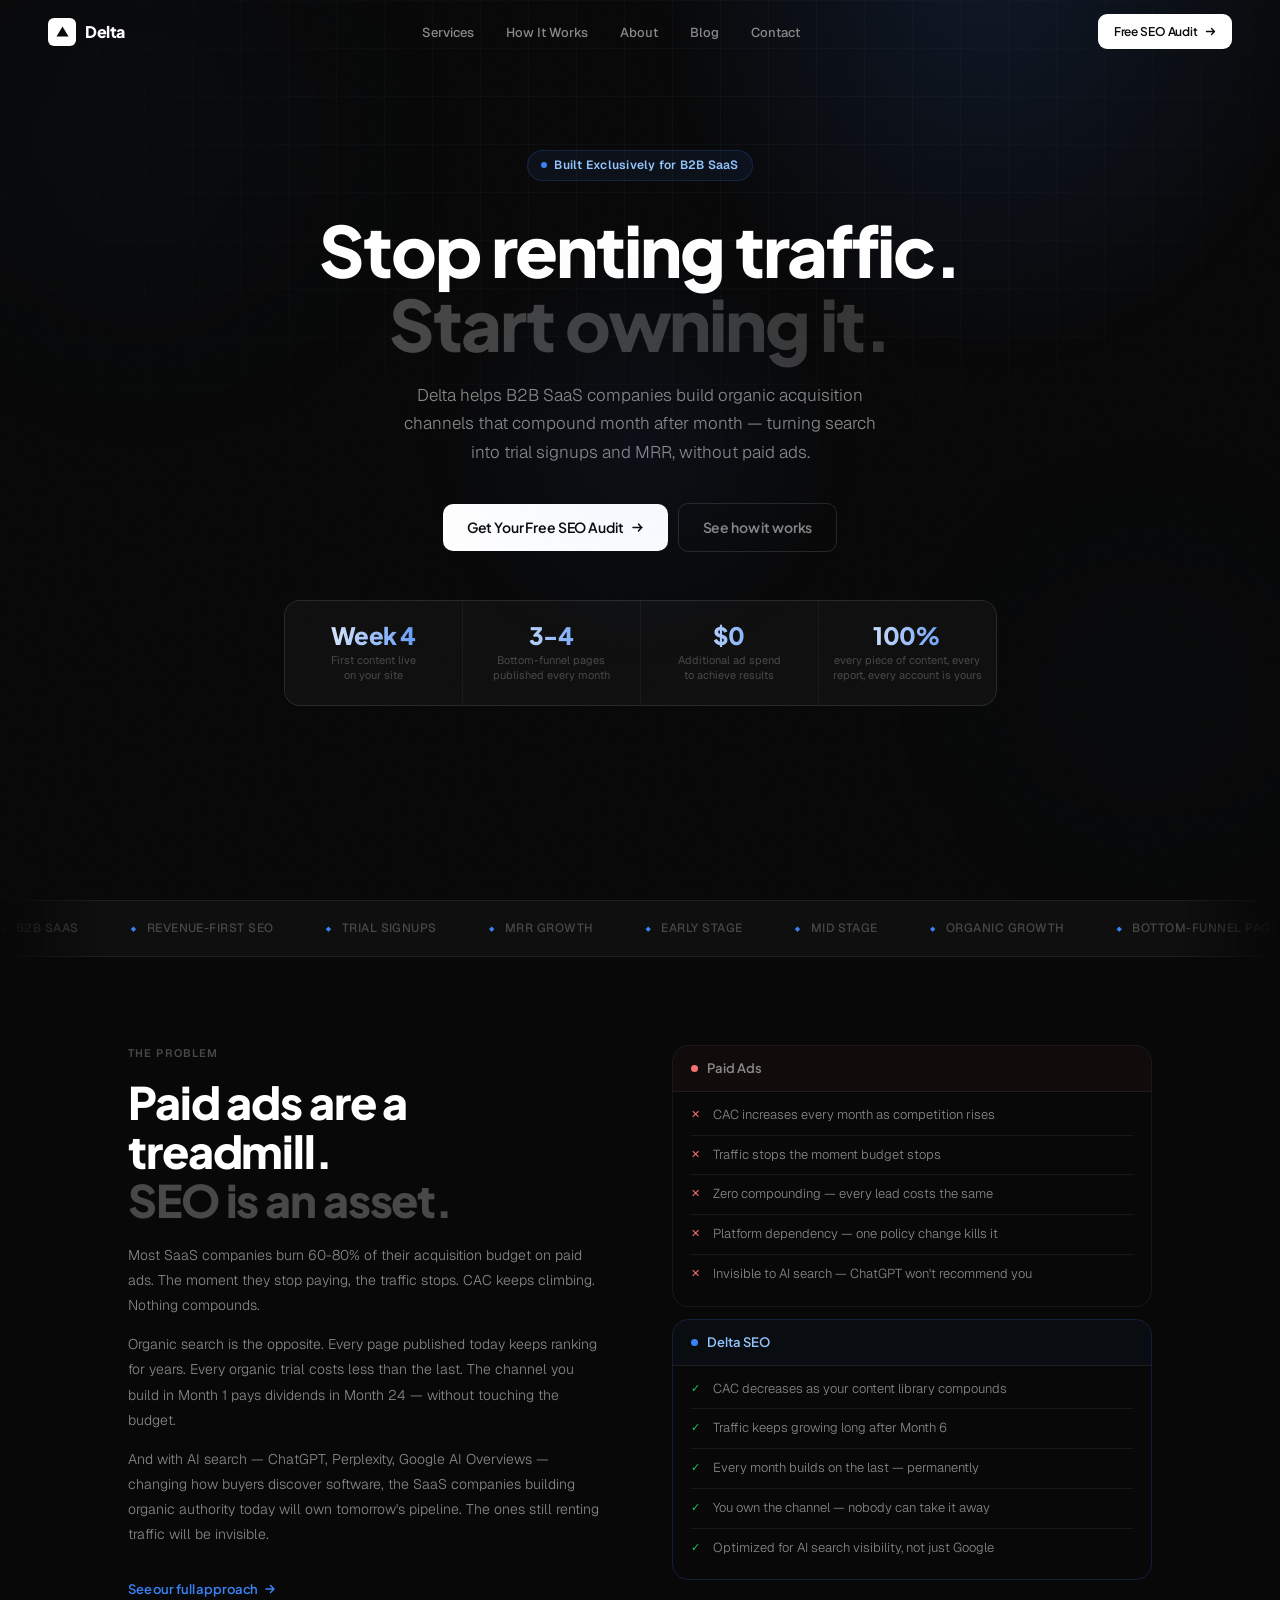
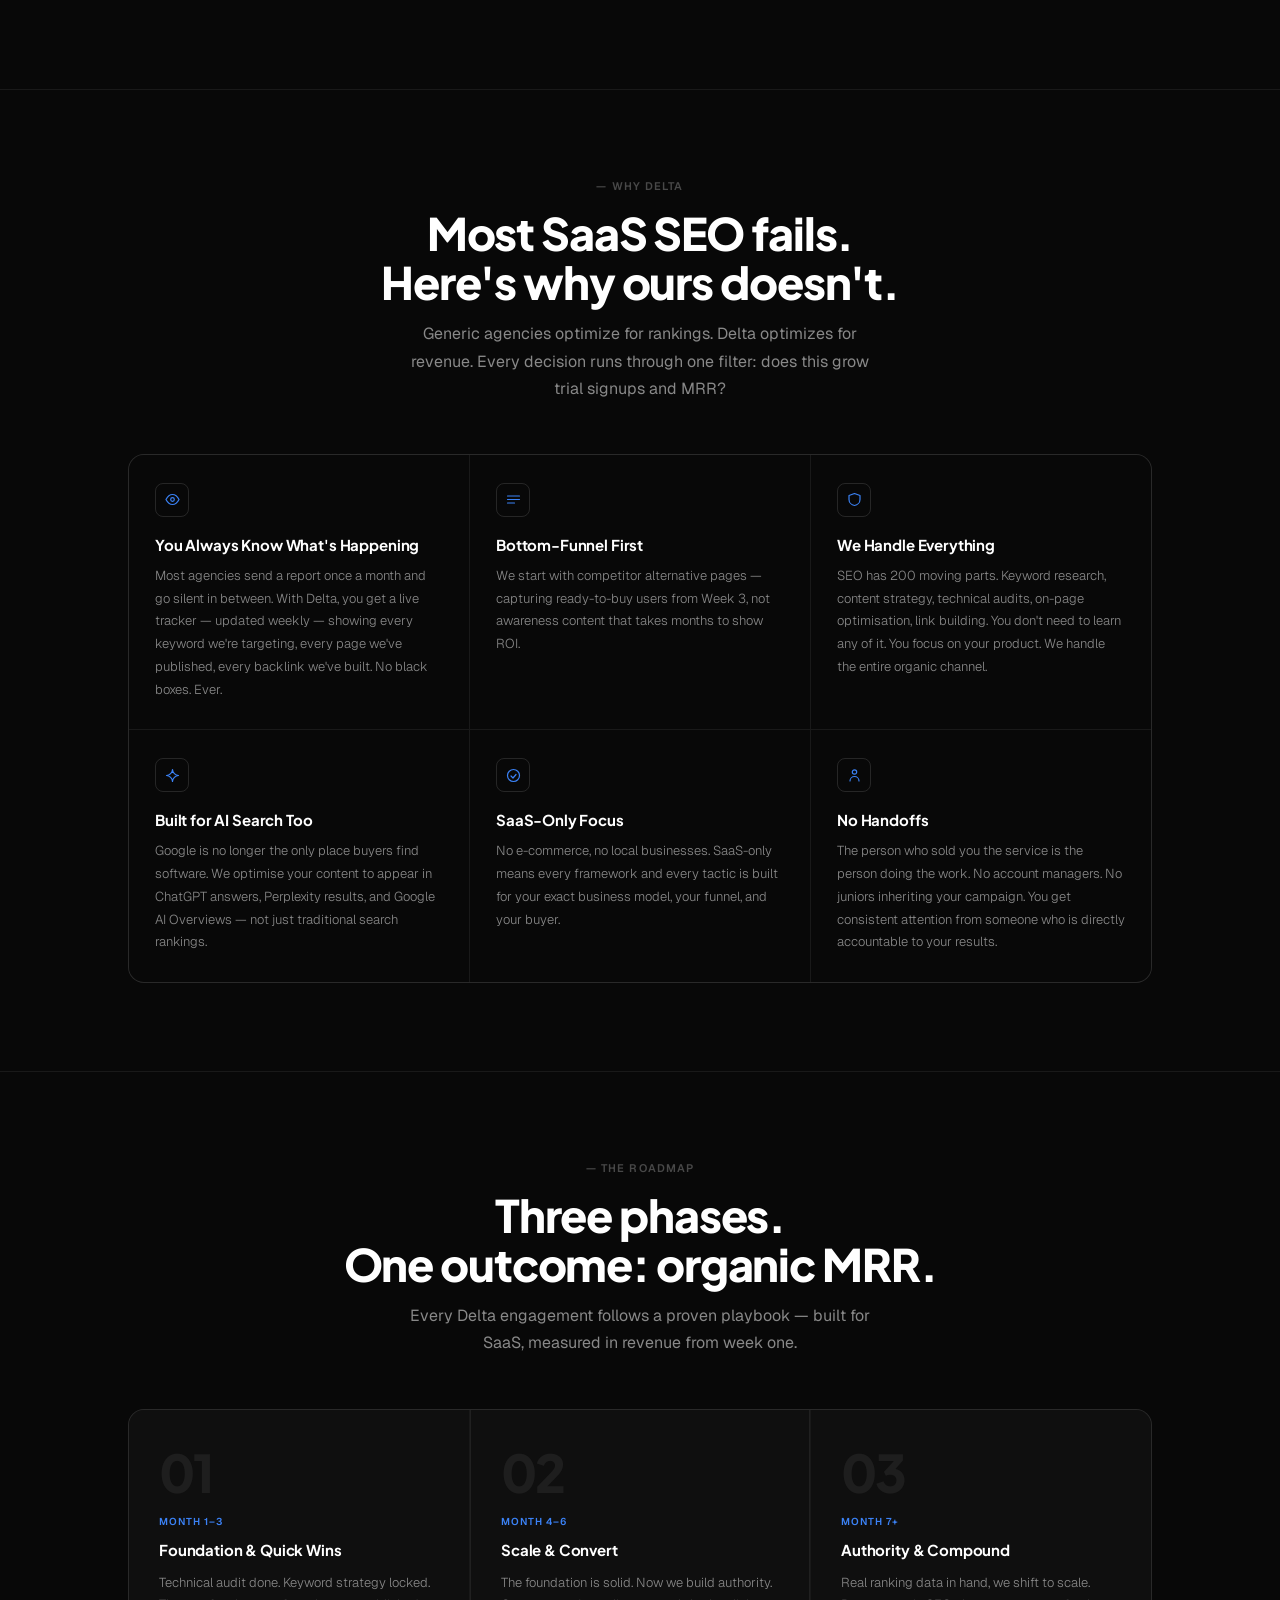
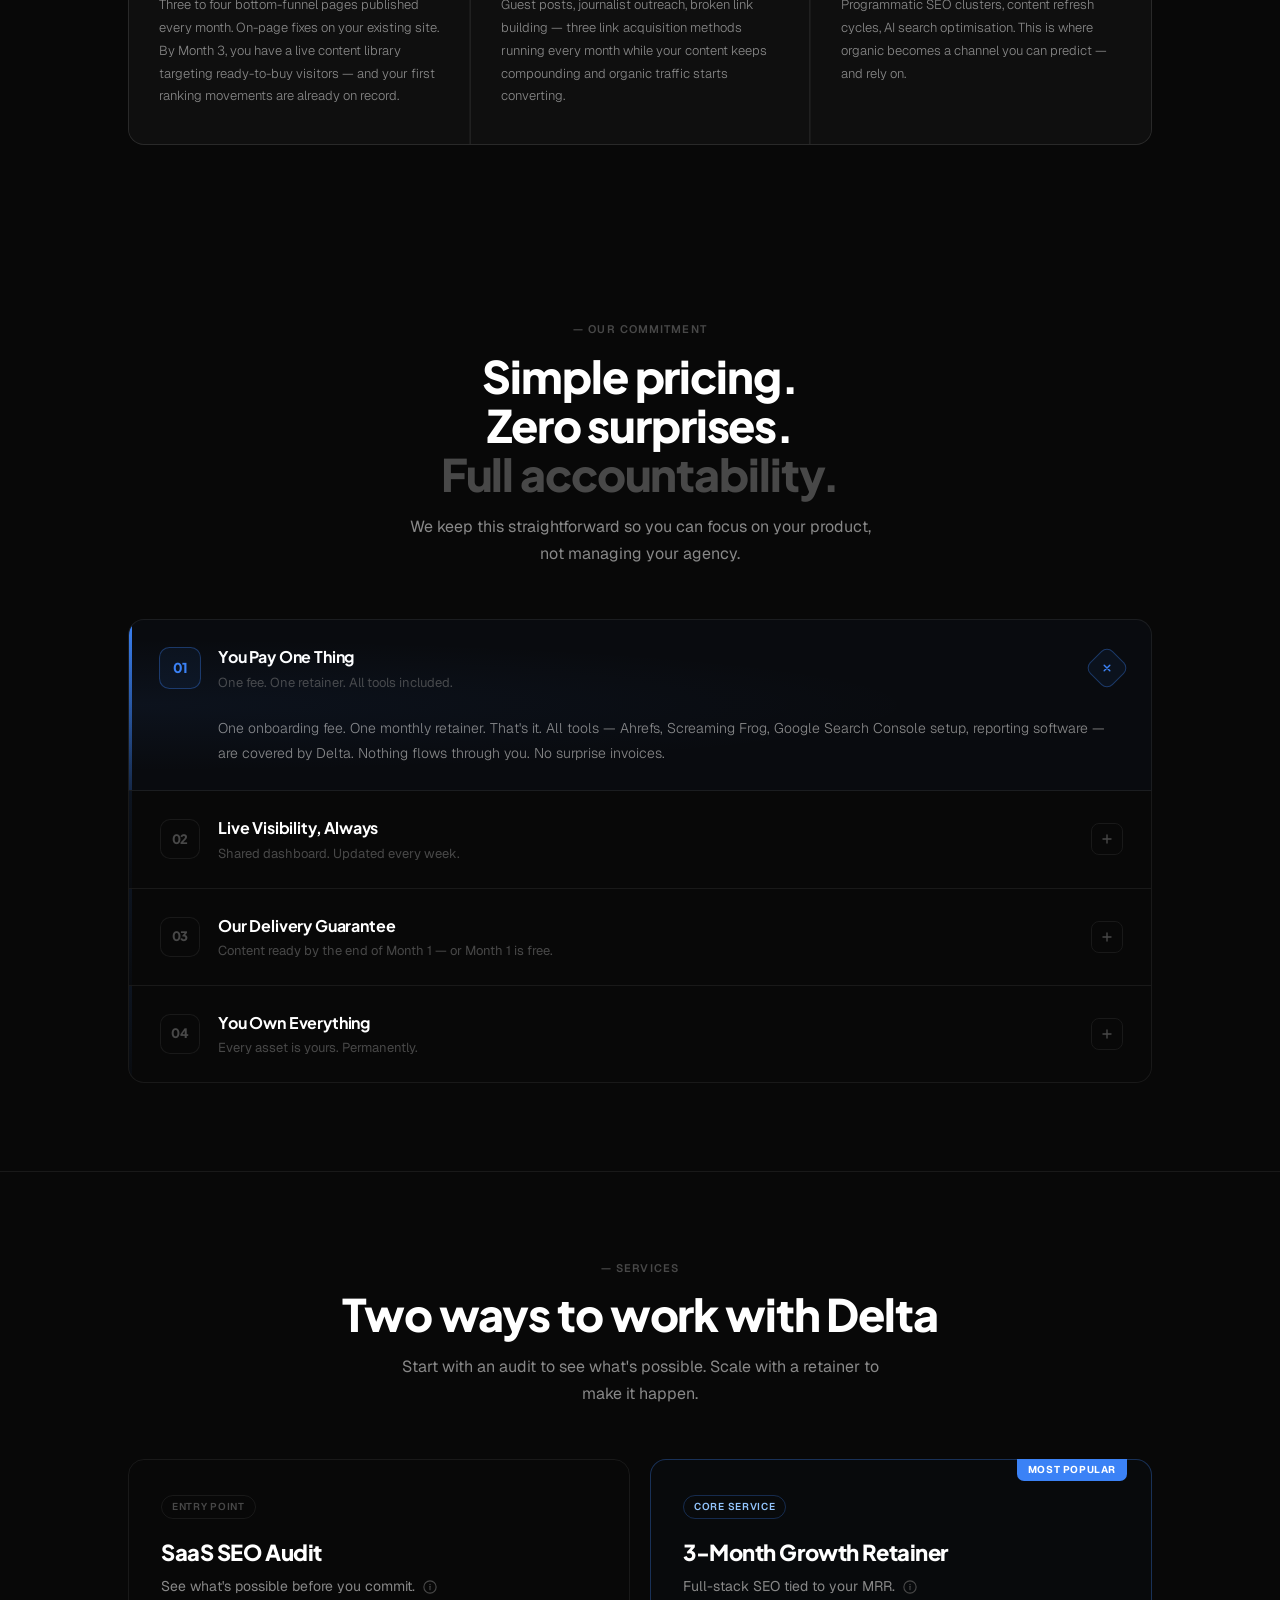
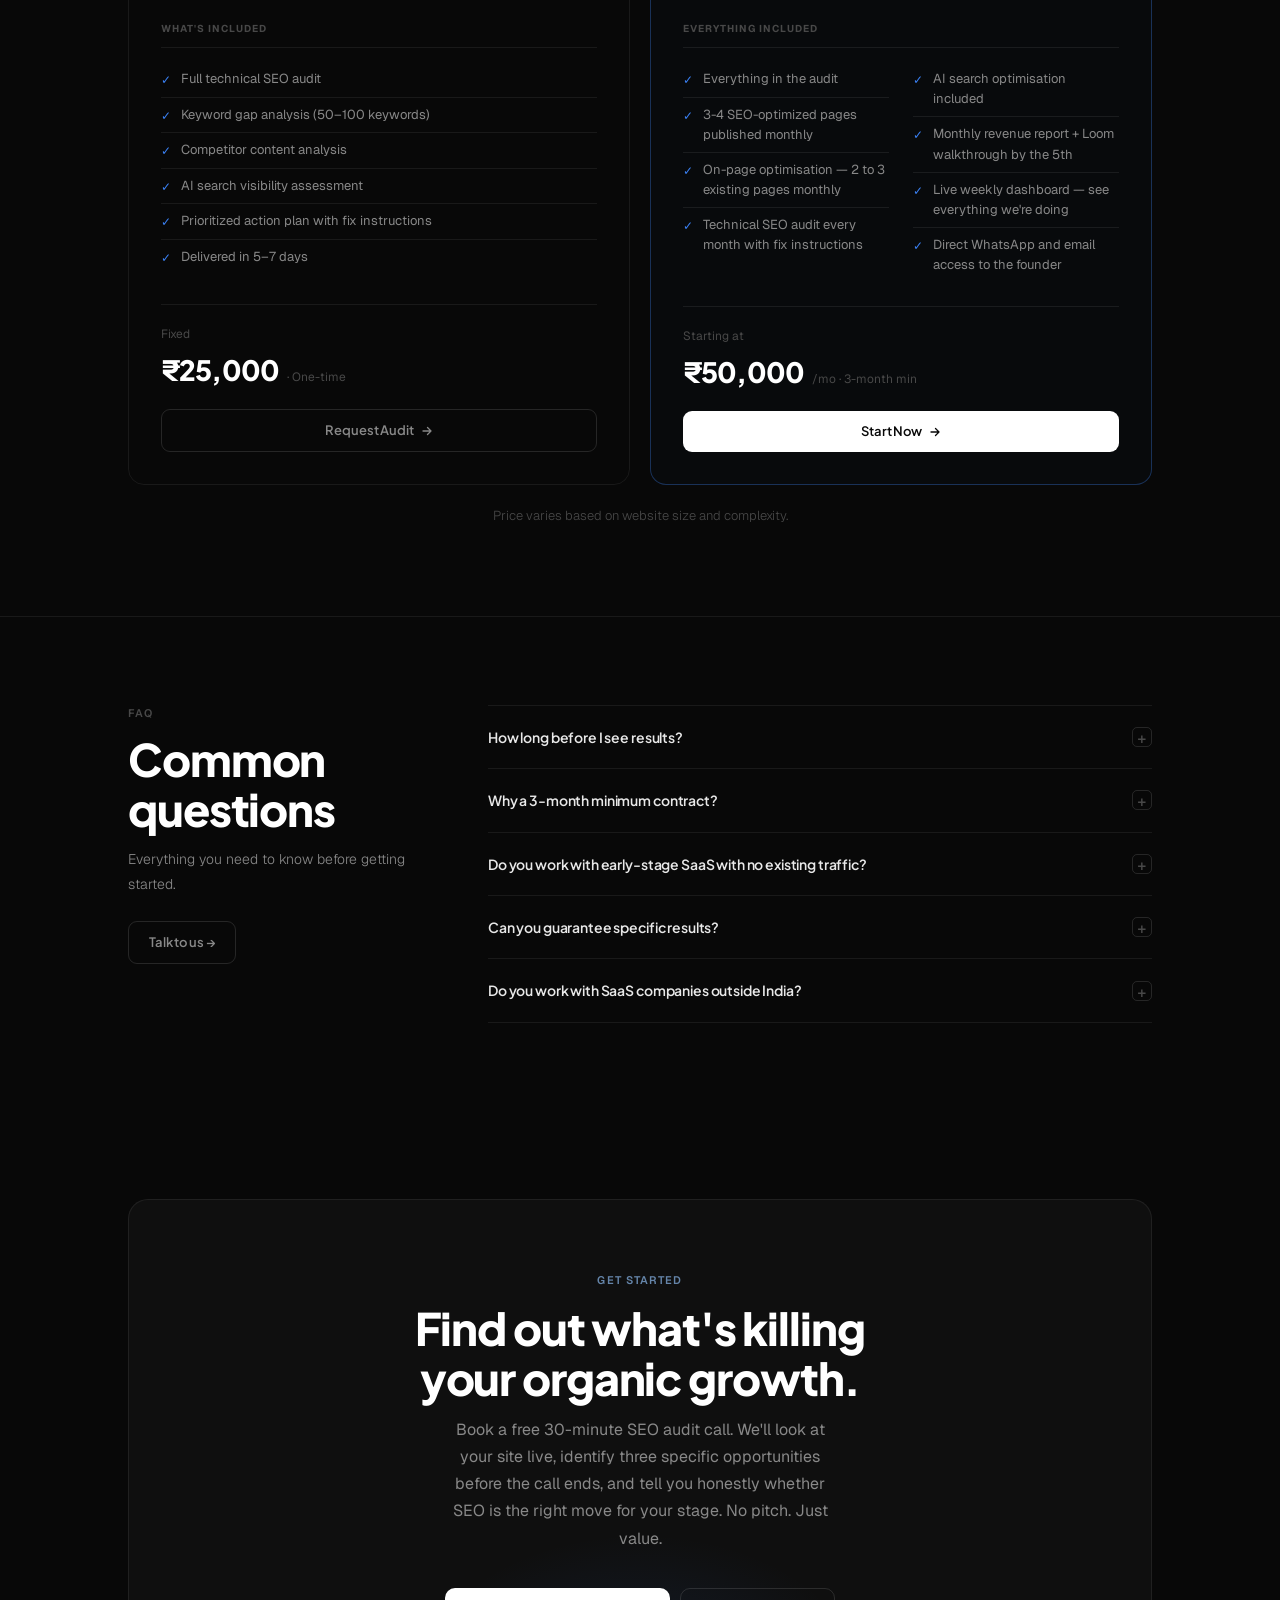
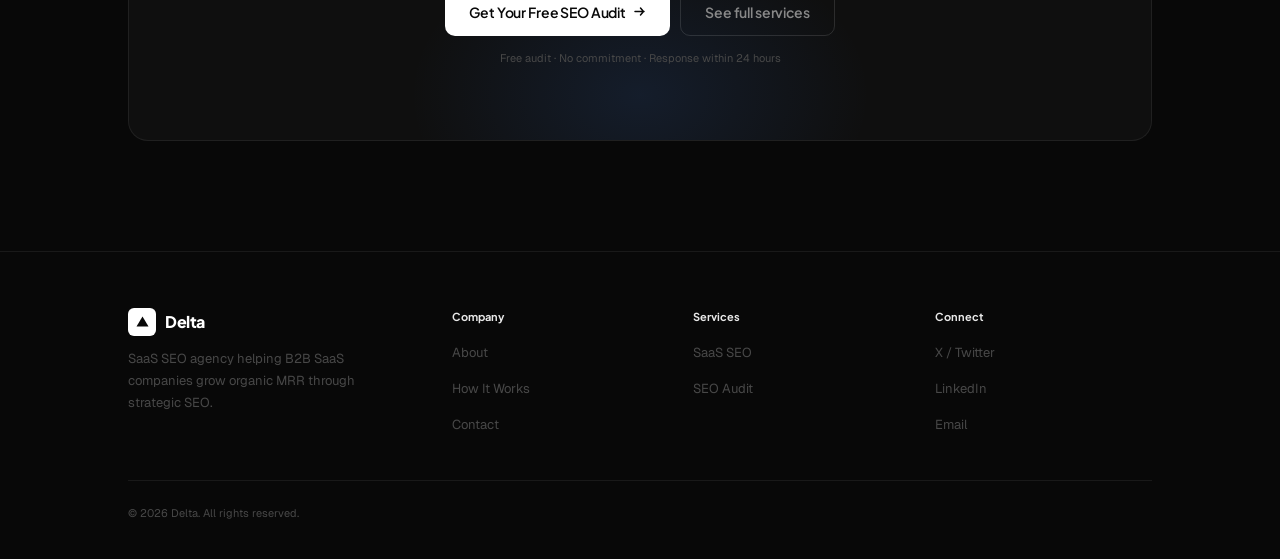
==== commit a1422d0c: "Changed contact page copy and footer" ====
--- a/index.html
+++ b/index.html
@@ -1126,15 +1126,6 @@
         </div>
         <div class="ft-bot">
           <p>© 2026 Delta. All rights reserved.</p>
-          <p>
-            Built by
-            <a
-              href="https://x.com/nitindevelops"
-              style="color: var(--t2); text-decoration: none"
-              >Nitin Carpenter</a
-            >
-            · India
-          </p>
         </div>
       </div>
     </footer>
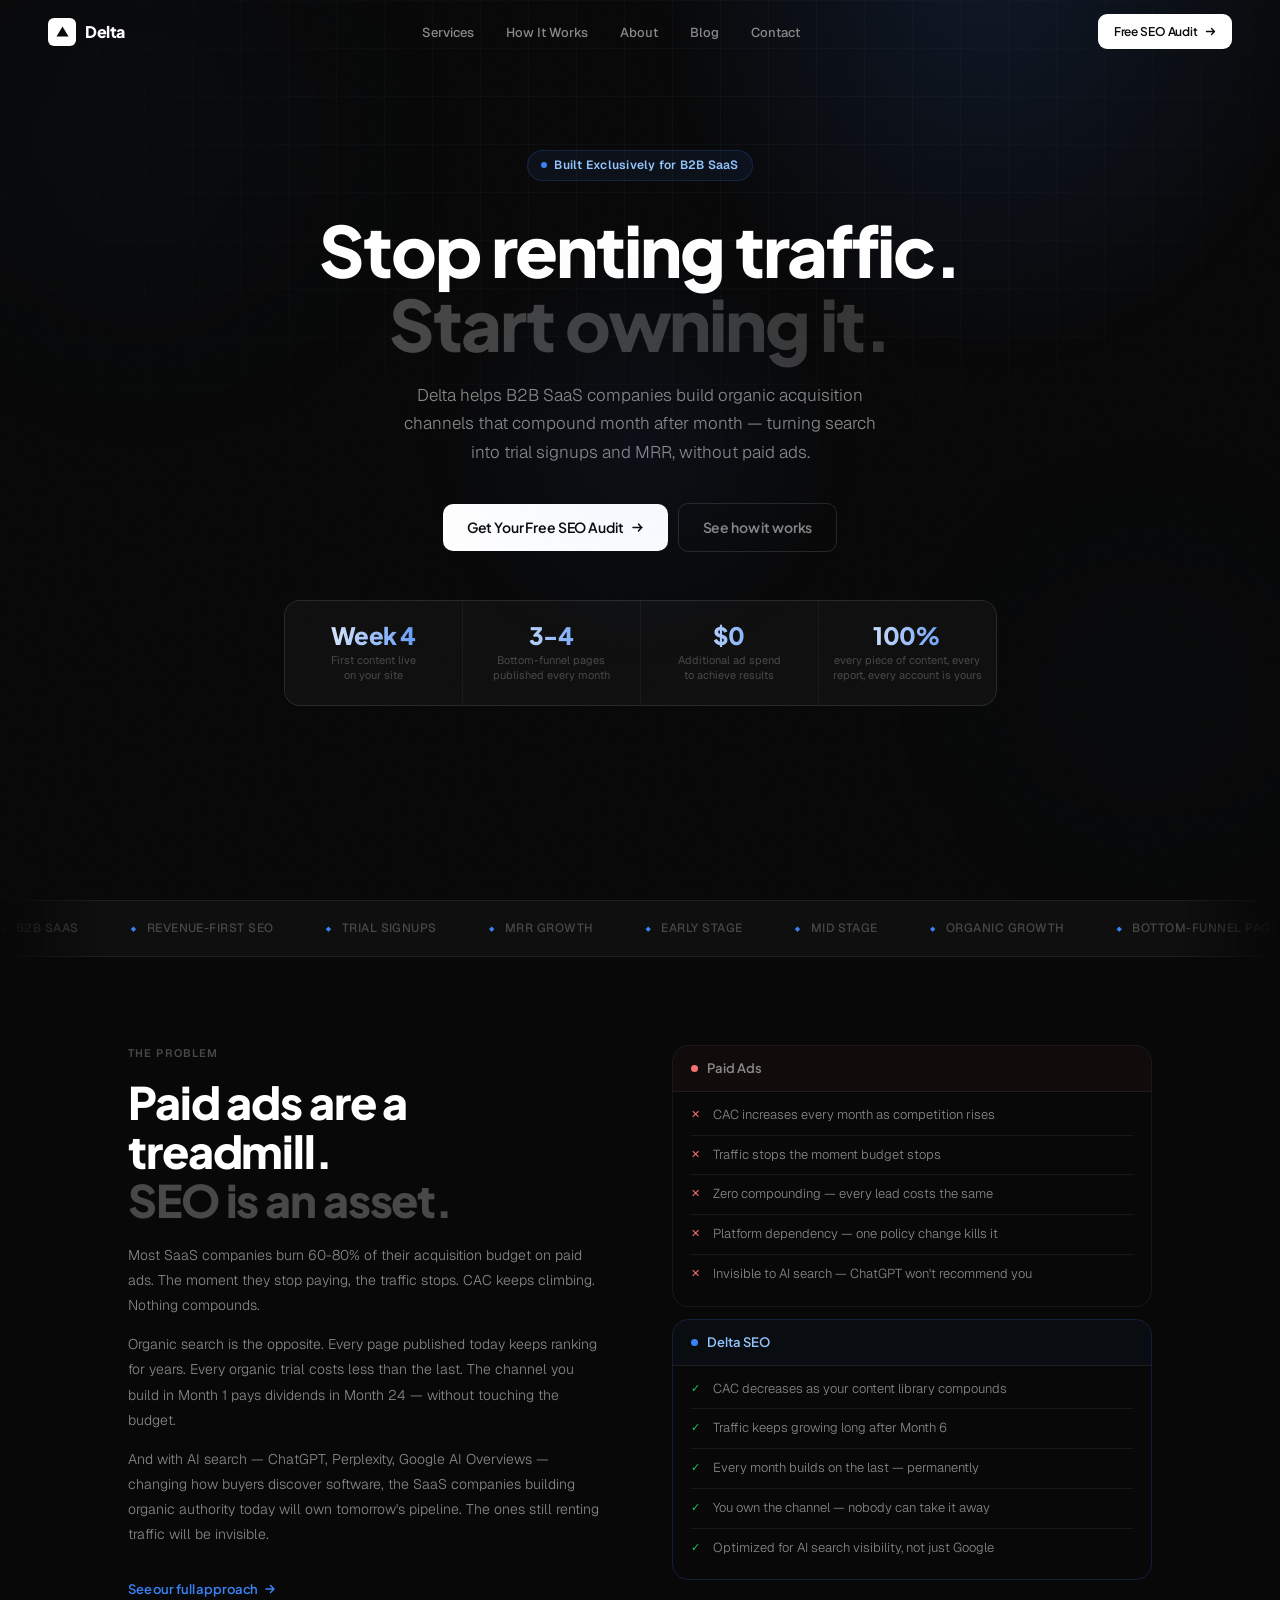
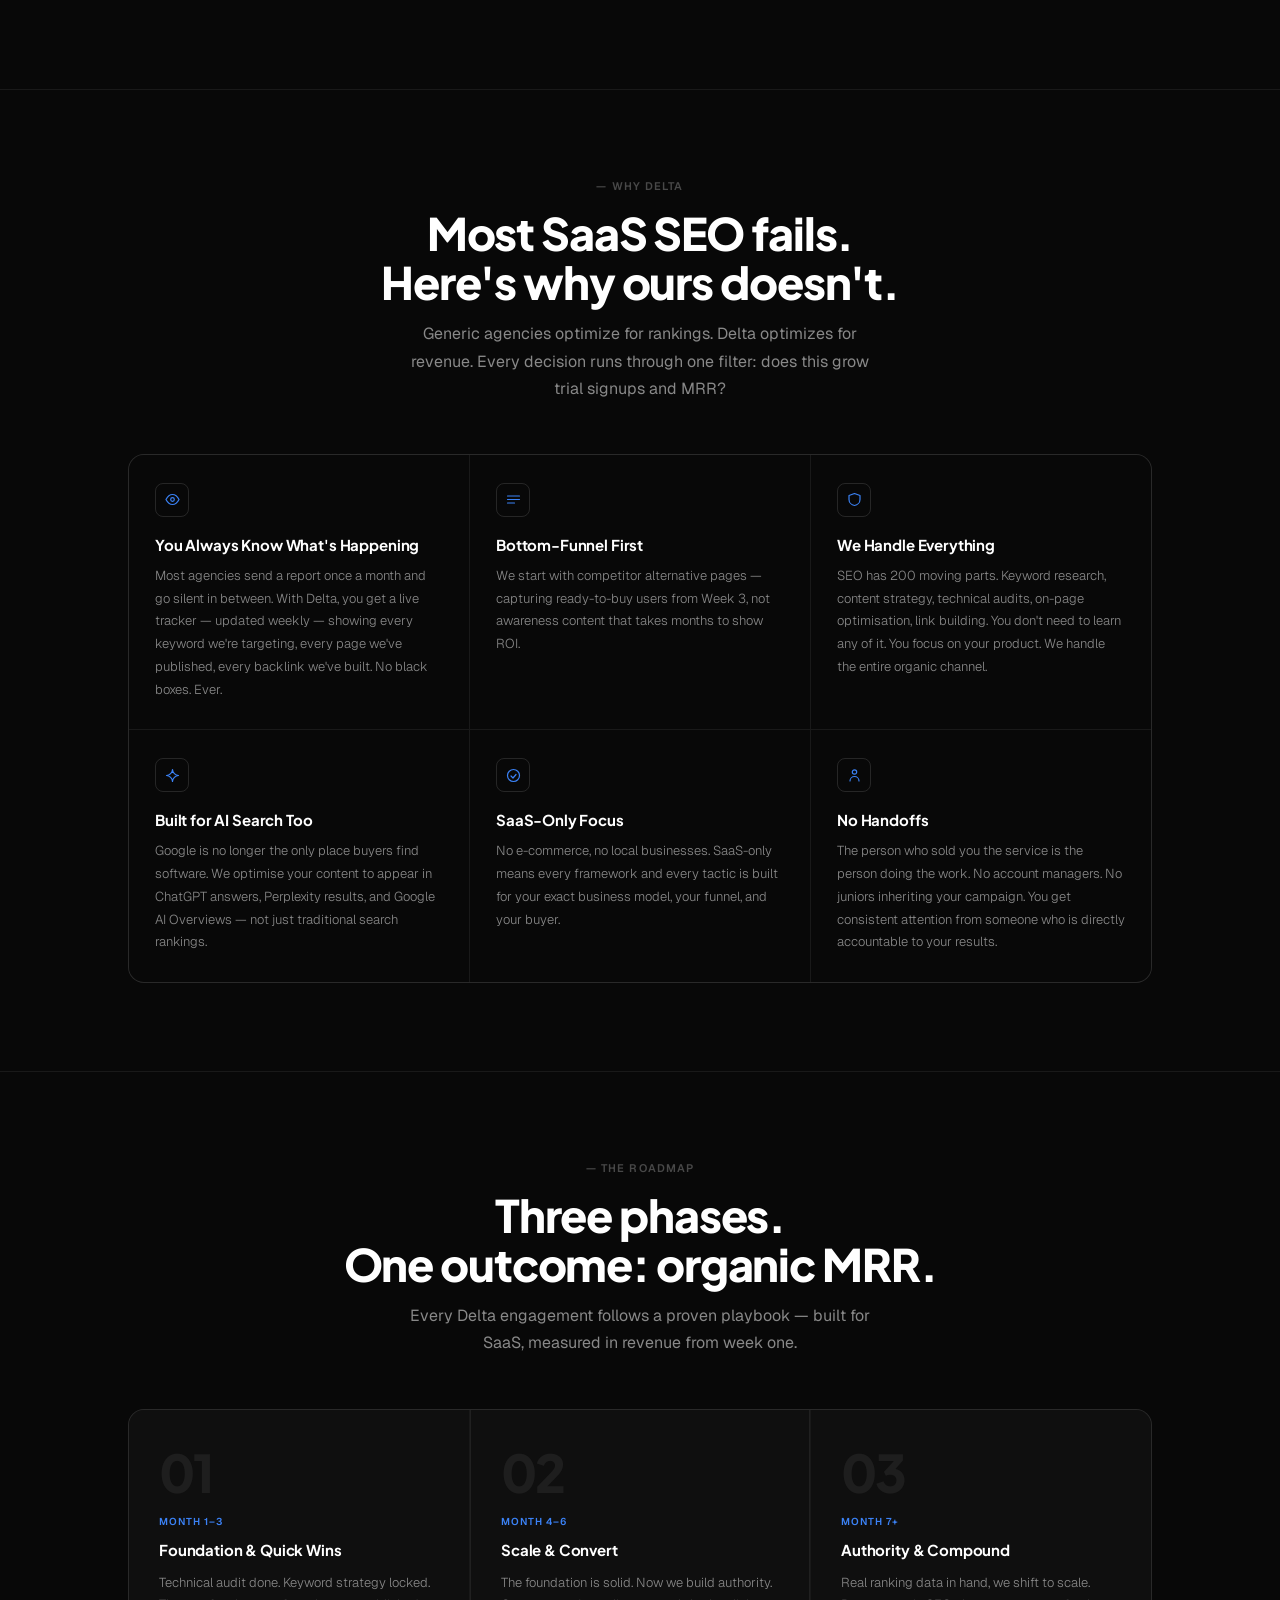
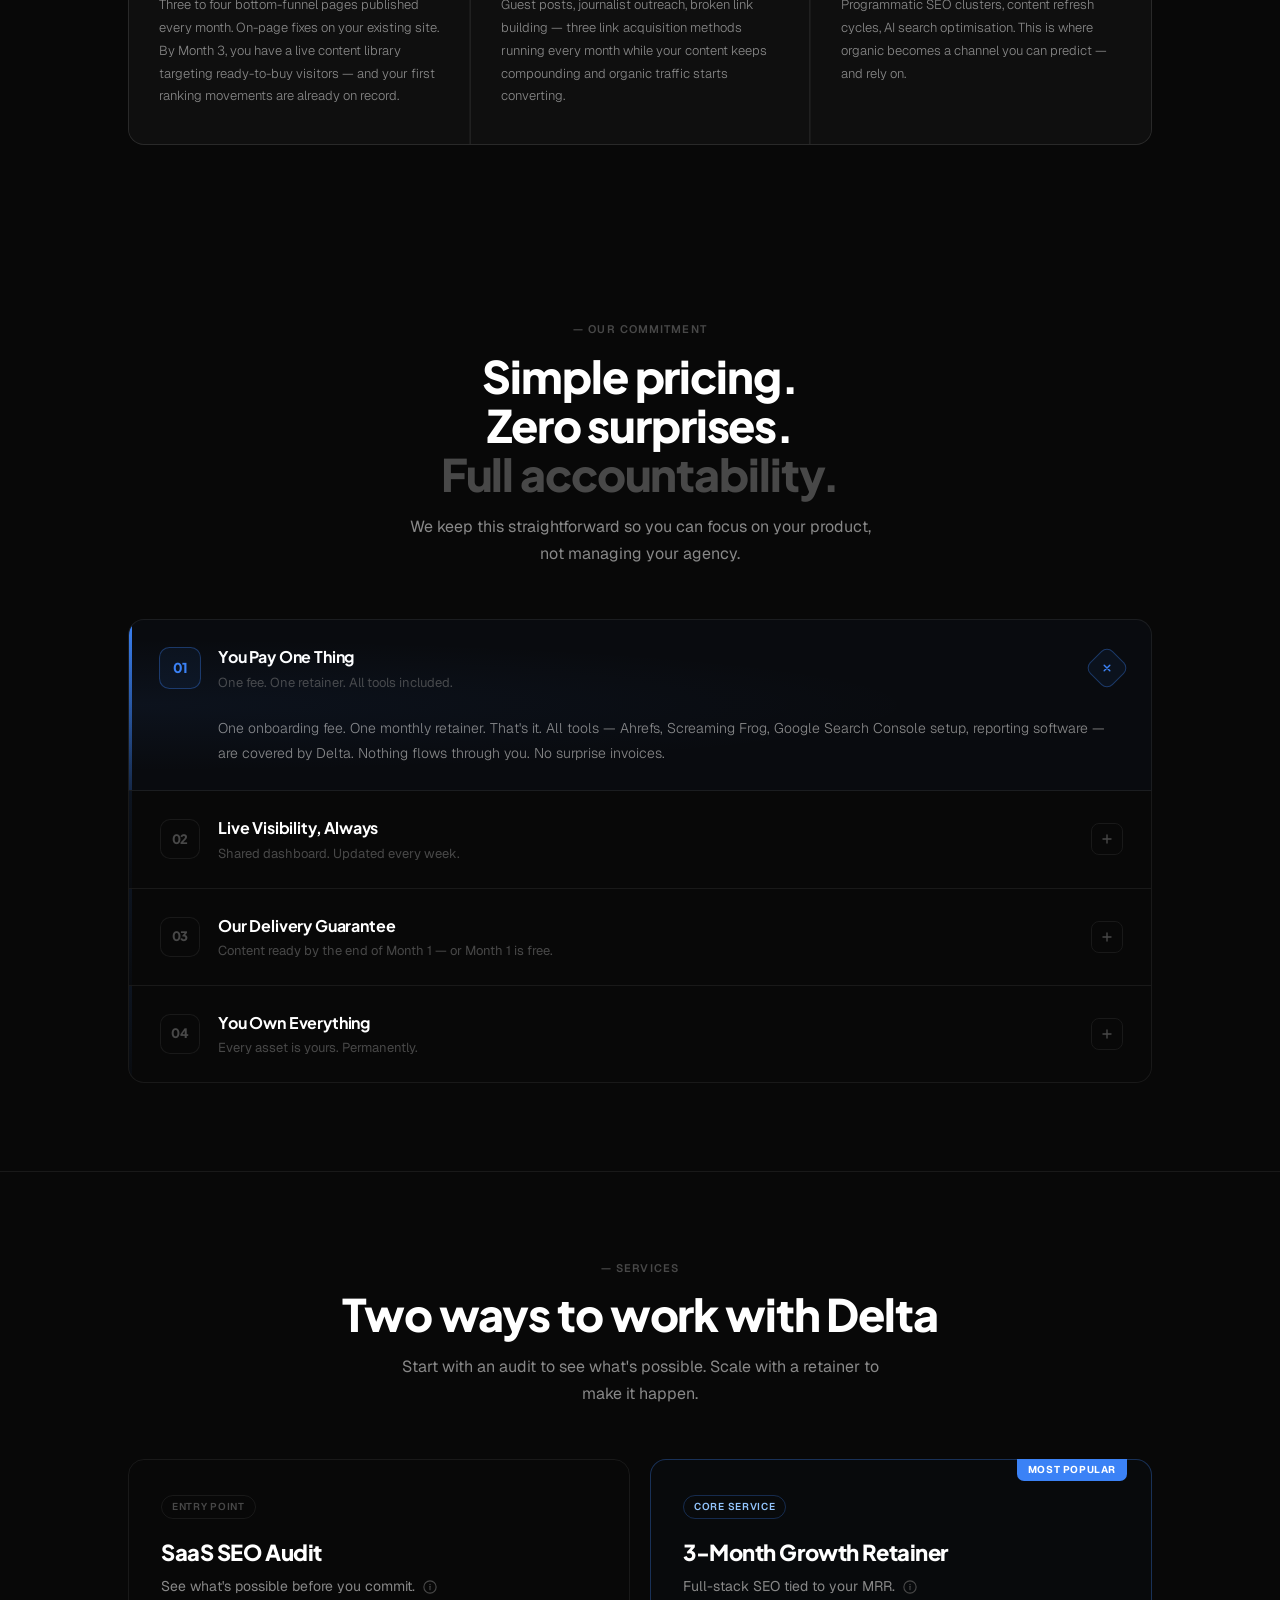
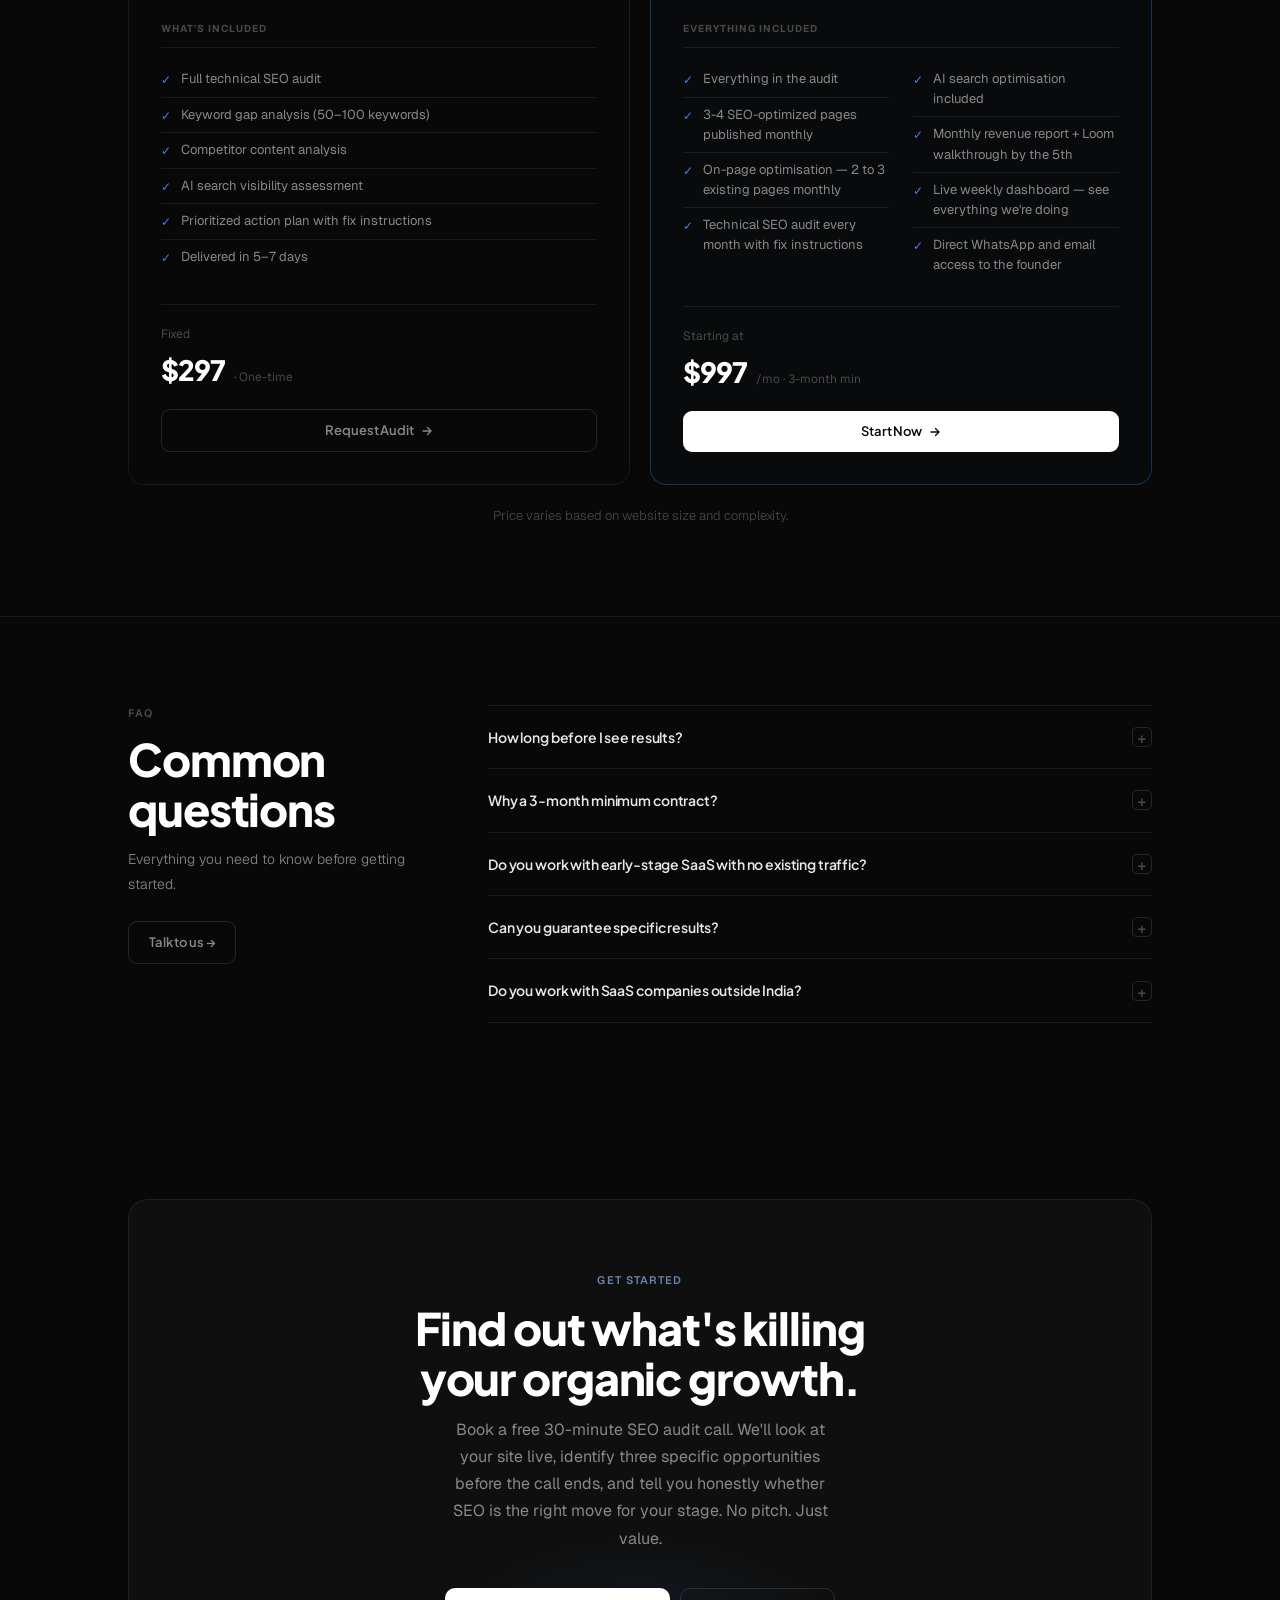
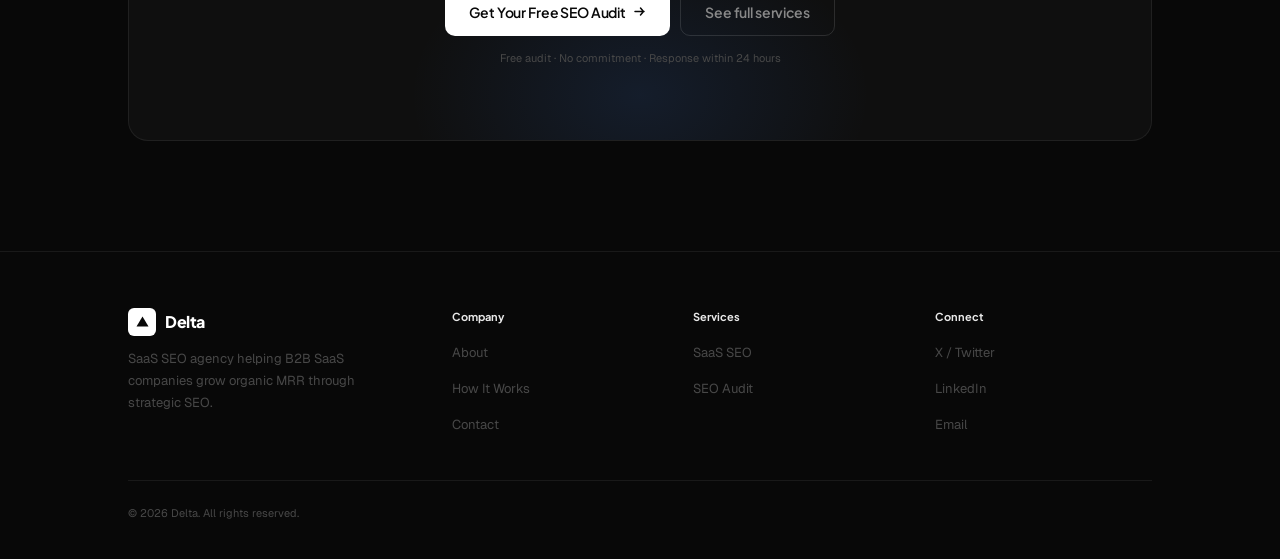
==== commit 4aa88b50: "Updated pricing to dollars" ====
--- a/index.html
+++ b/index.html
@@ -1,6 +1,20 @@
 <!doctype html>
 <html lang="en">
   <head>
+    <!-- Google tag (gtag.js) -->
+    <script
+      async
+      src="https://www.googletagmanager.com/gtag/js?id=G-ZGLKY7WJRP"
+    ></script>
+    <script>
+      window.dataLayer = window.dataLayer || [];
+      function gtag() {
+        dataLayer.push(arguments);
+      }
+      gtag("js", new Date());
+
+      gtag("config", "G-ZGLKY7WJRP");
+    </script>
     <meta charset="UTF-8" />
     <meta name="viewport" content="width=device-width, initial-scale=1.0" />
     <title>Delta — SaaS SEO That Grows Your MRR</title>
@@ -795,7 +809,7 @@
                 >
                   Fixed
                 </div>
-                <span class="p-num">₹25,000</span>
+                <span class="p-num">$297</span>
                 <span class="p-per">· One-time</span>
               </div>
               <a
@@ -904,7 +918,7 @@
                 >
                   Starting at
                 </div>
-                <span class="p-num">₹50,000</span>
+                <span class="p-num">$997</span>
                 <span class="p-per">/mo · 3-month min</span>
               </div>
               <a
@@ -1119,7 +1133,7 @@
                     >LinkedIn</a
                   >
                 </li>
-                <li><a href="mailto:nitincarpenter2006@gmail.com">Email</a></li>
+                <li><a href="mailto:hello@letdelta.com">Email</a></li>
               </ul>
             </div>
           </div>
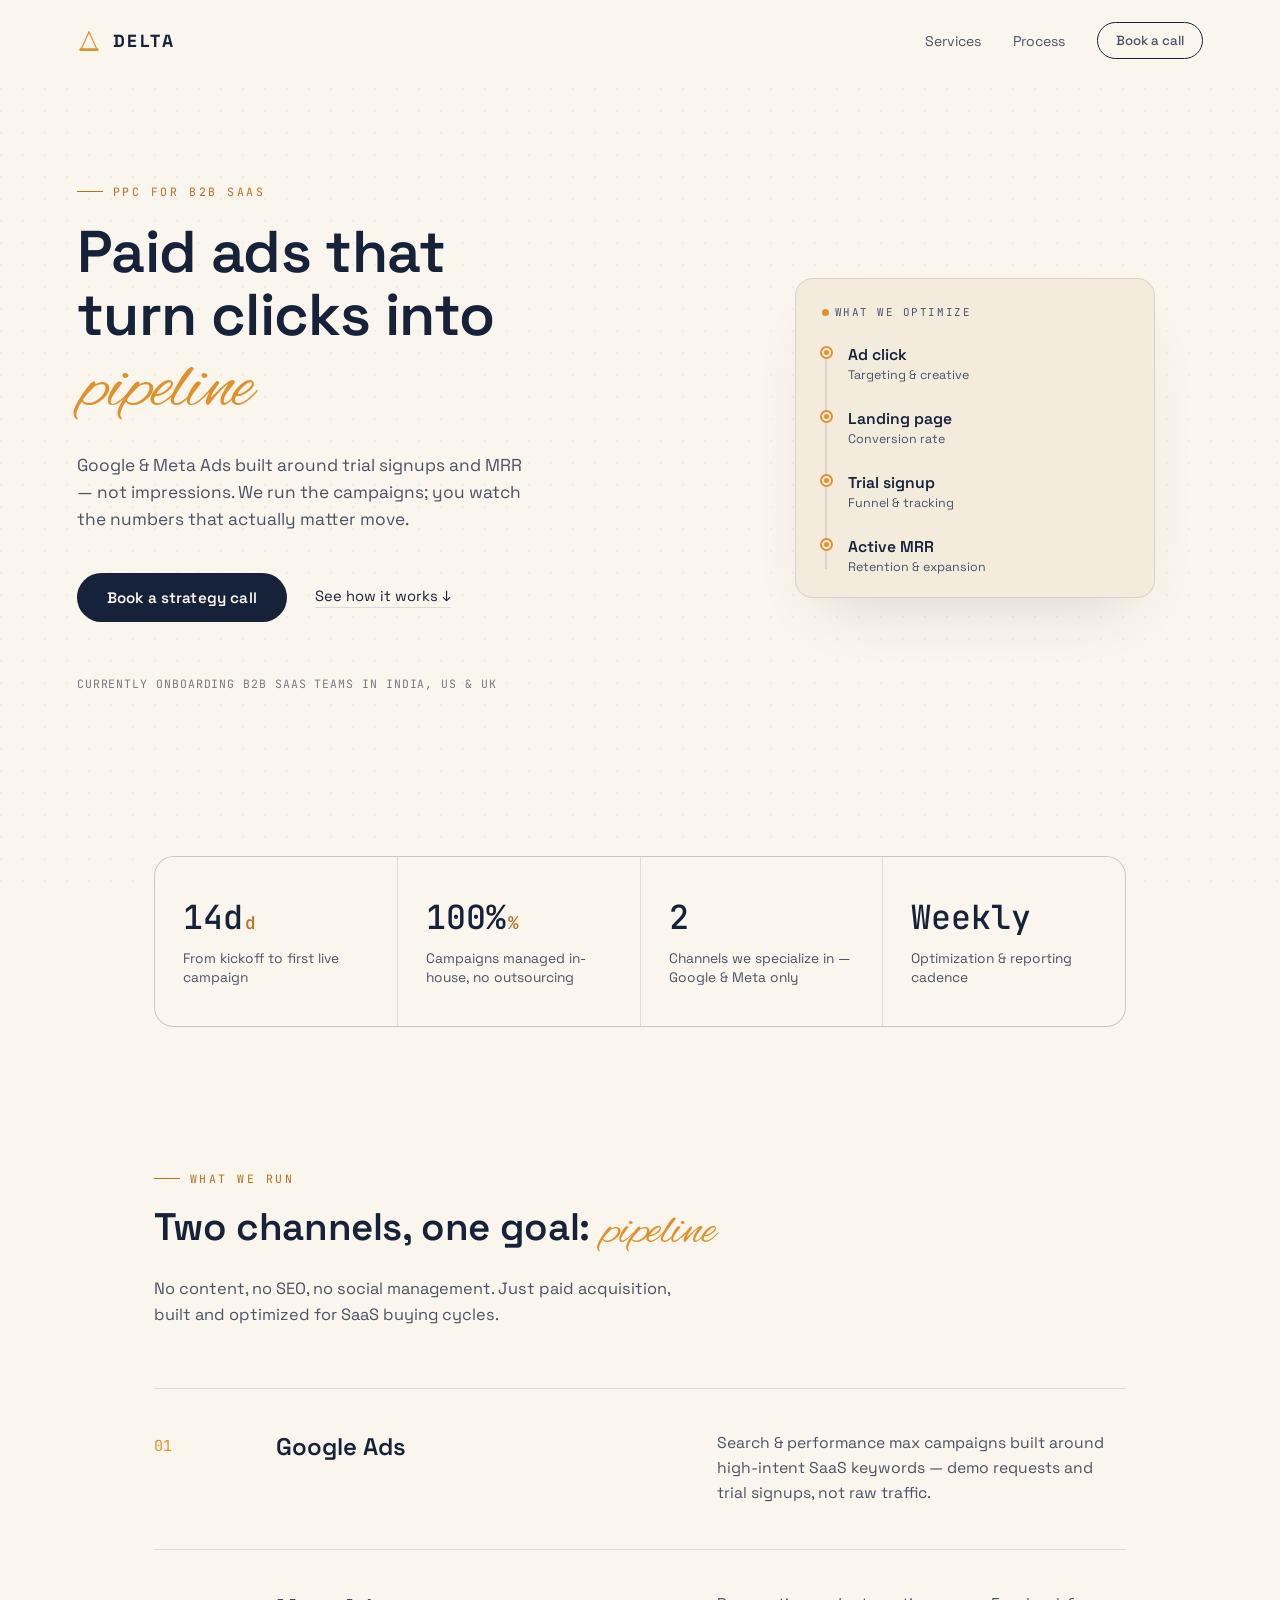
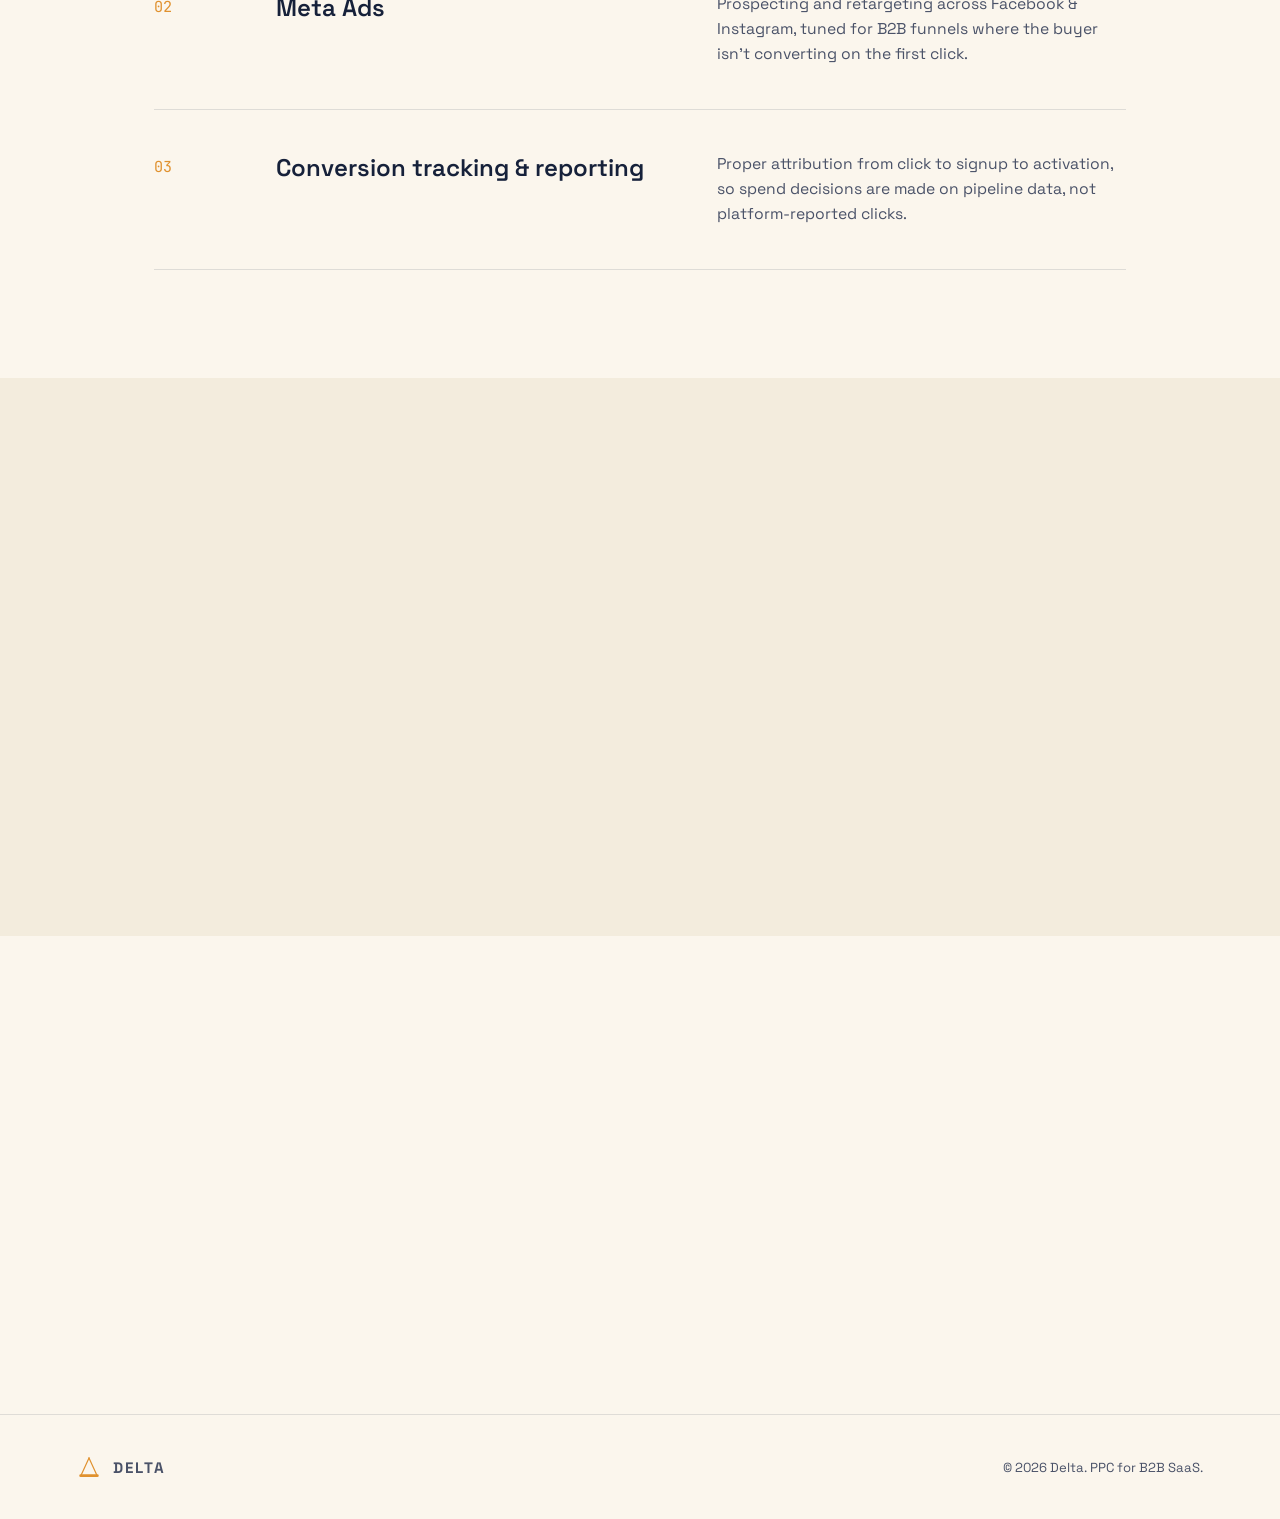
==== commit 9a439834: "Redesigned New Delta Site" ====
--- a/index.html
+++ b/index.html
@@ -1,1147 +1,304 @@
 <!doctype html>
 <html lang="en">
   <head>
-    <!-- Google tag (gtag.js) -->
-    <script
-      async
-      src="https://www.googletagmanager.com/gtag/js?id=G-ZGLKY7WJRP"
-    ></script>
-    <script>
-      window.dataLayer = window.dataLayer || [];
-      function gtag() {
-        dataLayer.push(arguments);
-      }
-      gtag("js", new Date());
-
-      gtag("config", "G-ZGLKY7WJRP");
-    </script>
     <meta charset="UTF-8" />
     <meta name="viewport" content="width=device-width, initial-scale=1.0" />
-    <title>Delta — SaaS SEO That Grows Your MRR</title>
-    <meta
-      name="description"
-      content="Delta is a SaaS SEO agency that helps B2B SaaS companies grow organic trial signups and MRR through strategic SEO and CRO — without paid ads."
-    />
-    <link rel="icon" type="image/png" href="./assets/delta-favicon.png" />
-    <link rel="canonical" href="https://letdelta.com" />
-    <link rel="preconnect" href="https://fonts.googleapis.com" />
-    <link rel="preconnect" href="https://fonts.gstatic.com" crossorigin />
+    <title>Delta — PPC for B2B SaaS</title>
+    <link rel="stylesheet" href="styles.css" />
     <link
-      href="https://fonts.googleapis.com/css2?family=Plus+Jakarta+Sans:wght@400;500;600;700;800&family=Geist:wght@300;400;500&display=swap"
+      href="https://assets.calendly.com/assets/external/widget.css"
       rel="stylesheet"
     />
-    <link rel="stylesheet" href="styles.css" />
+    <script
+      src="https://assets.calendly.com/assets/external/widget.js"
+      async
+    ></script>
   </head>
   <body>
-    <!-- CURSOR GLOW -->
-    <div id="cursor-glow"></div>
-
-    <!-- FLOATING ORBS -->
-    <div class="orb orb-1"></div>
-    <div class="orb orb-2"></div>
-
-    <!-- NAV -->
     <nav id="nav">
-      <div class="nav-inner">
-        <a href="/" class="logo">
-          <div class="logo-icon">
-            <svg width="13" height="11" viewBox="0 0 13 11" fill="none">
-              <path d="M6.5 0.5L12.5 10.5H0.5L6.5 0.5Z" fill="#080808" />
-            </svg>
-          </div>
-          <span class="logo-name">Delta</span>
-        </a>
-        <ul class="nav-links">
-          <li><a href="./services.html">Services</a></li>
-          <li><a href="./how-it-works.html">How It Works</a></li>
-          <li><a href="./about.html">About</a></li>
-          <li><a href="./blog/index.html">Blog</a></li>
-          <li><a href="./contact.html">Contact</a></li>
-        </ul>
-        <div class="nav-right">
-          <a
-            href="./audit.html"
-            class="btn btn-primary"
-            style="padding: 8px 16px; font-size: 12px"
-          >
-            Free SEO Audit
-            <svg width="11" height="11" viewBox="0 0 11 11" fill="none">
-              <path
-                d="M1.5 5.5h8M6.5 2.5l3 3-3 3"
-                stroke="currentColor"
-                stroke-width="1.4"
-                stroke-linecap="round"
-                stroke-linejoin="round"
-              />
-            </svg>
-          </a>
-        </div>
-        <button class="nav-toggle" id="nav-toggle" aria-label="Toggle menu">
-          <span></span>
-          <span></span>
-          <span></span>
-        </button>
+      <div class="brand">
+        <svg viewBox="0 0 100 100" aria-hidden="true">
+          <line
+            x1="50"
+            y1="12"
+            x2="18"
+            y2="82"
+            stroke="#E0912E"
+            stroke-width="5"
+            stroke-linecap="round"
+          />
+          <line
+            x1="50"
+            y1="12"
+            x2="82"
+            y2="82"
+            stroke="#E0912E"
+            stroke-width="5"
+            stroke-linecap="round"
+          />
+          <line
+            x1="15"
+            y1="86"
+            x2="85"
+            y2="86"
+            stroke="#E0912E"
+            stroke-width="11"
+            stroke-linecap="round"
+          />
+        </svg>
+        <span>DELTA</span>
+      </div>
+      <div class="navlinks">
+        <a href="#services">Services</a>
+        <a href="#process">Process</a>
+        <a href="#contact" class="cta-nav">Book a call</a>
       </div>
     </nav>
 
-    <!-- MOBILE MENU -->
-    <div class="mobile-menu" id="mobile-menu">
-      <a href="./services.html">Services</a>
-      <a href="./how-it-works.html">How It Works</a>
-      <a href="./about.html">About</a>
-      <a href="./blog/index.html">Blog</a>
-      <a href="./contact.html">Contact</a>
-      <a href="./audit.html" class="btn btn-primary">
-        Free SEO Audit
-        <svg width="11" height="11" viewBox="0 0 11 11" fill="none">
-          <path
-            d="M1.5 5.5h8M6.5 2.5l3 3-3 3"
-            stroke="currentColor"
-            stroke-width="1.4"
-            stroke-linecap="round"
-            stroke-linejoin="round"
-          />
-        </svg>
-      </a>
-    </div>
-
     <!-- HERO -->
-    <section id="hero">
-      <div class="hero-grid"></div>
-      <div class="hero-glow"></div>
-      <div class="wrap">
-        <div class="hero-inner">
-          <div class="hero-badge">
-            <div class="badge-dot"></div>
-            <span class="badge-text">Built Exclusively for B2B SaaS</span>
-          </div>
-
-          <h1 class="display hero-headline">
-            Stop renting traffic.<br />
-            <span class="dim">Start owning it.</span>
-          </h1>
-
-          <p class="hero-sub">
-            Delta helps B2B SaaS companies build organic acquisition channels
-            that compound month after month — turning search into trial signups
-            and MRR, without paid ads.
-          </p>
-
-          <div class="hero-ctas">
-            <a href="./audit.html" class="btn btn-primary btn-lg">
-              Get Your Free SEO Audit
-              <svg width="13" height="13" viewBox="0 0 13 13" fill="none">
-                <path
-                  d="M2 6.5h9M7.5 3l3 3.5-3 3.5"
-                  stroke="currentColor"
-                  stroke-width="1.5"
-                  stroke-linecap="round"
-                  stroke-linejoin="round"
-                />
-              </svg>
-            </a>
-            <a href="./how-it-works.html" class="btn btn-ghost btn-lg"
-              >See how it works</a
-            >
-          </div>
-
-          <div class="hero-stats">
-            <div class="hero-stat">
-              <div class="stat-num">Week 4</div>
-              <div class="stat-lbl">First content live<br />on your site</div>
-            </div>
-            <div class="hero-stat">
-              <div class="stat-num">3-4</div>
-              <div class="stat-lbl">
-                Bottom-funnel pages<br />published every month
-              </div>
-            </div>
-            <div class="hero-stat">
-              <div class="stat-num">$0</div>
-              <div class="stat-lbl">
-                Additional ad spend<br />to achieve results
-              </div>
-            </div>
-            <div class="hero-stat">
-              <div class="stat-num">100%</div>
-              <div class="stat-lbl">
-                every piece of content, every <br />report, every account is
-                yours
-              </div>
-            </div>
-          </div>
-        </div>
-      </div>
-    </section>
-
-    <!-- MARQUEE -->
-    <div class="marquee-wrapper">
-      <div class="marquee-track">
-        <span class="marquee-item">B2B SaaS</span>
-        <span class="marquee-item">Revenue-First SEO</span>
-        <span class="marquee-item">Trial Signups</span>
-        <span class="marquee-item">MRR Growth</span>
-        <span class="marquee-item">Early Stage</span>
-        <span class="marquee-item">Mid Stage</span>
-        <span class="marquee-item">Organic Growth</span>
-        <span class="marquee-item">Bottom-Funnel Pages</span>
-        <span class="marquee-item">Programmatic SEO</span>
-        <span class="marquee-item">Link Building</span>
-        <span class="marquee-item">Zero Ad Spend</span>
-        <span class="marquee-item">AI Search Visibility</span>
-        <!-- duplicate for seamless loop -->
-        <span class="marquee-item">B2B SaaS</span>
-        <span class="marquee-item">Revenue-First SEO</span>
-        <span class="marquee-item">Trial Signups</span>
-        <span class="marquee-item">MRR Growth</span>
-        <span class="marquee-item">Early Stage</span>
-        <span class="marquee-item">Mid Stage</span>
-        <span class="marquee-item">Organic Growth</span>
-        <span class="marquee-item">Bottom-Funnel Pages</span>
-        <span class="marquee-item">Programmatic SEO</span>
-        <span class="marquee-item">Link Building</span>
-        <span class="marquee-item">Zero Ad Spend</span>
-        <span class="marquee-item">AI Search Visibility</span>
-      </div>
-    </div>
-
-    <!-- PROBLEM -->
-    <section>
-      <div class="wrap">
-        <div class="two-col rev">
-          <div>
-            <p class="label" style="margin-bottom: 14px">The Problem</p>
-            <h2 class="h2" style="margin-bottom: 18px">
-              Paid ads are a treadmill.<br />
-              <span style="color: var(--t3)">SEO is an asset.</span>
-            </h2>
-            <p class="body" style="margin-bottom: 14px">
-              Most SaaS companies burn 60-80% of their acquisition budget on
-              paid ads. The moment they stop paying, the traffic stops. CAC
-              keeps climbing. Nothing compounds.
-            </p>
-            <p class="body" style="margin-bottom: 14px">
-              Organic search is the opposite. Every page published today keeps
-              ranking for years. Every organic trial costs less than the last.
-              The channel you build in Month 1 pays dividends in Month 24 —
-              without touching the budget.
-            </p>
-            <p class="body" style="margin-bottom: 28px">
-              And with AI search — ChatGPT, Perplexity, Google AI Overviews —
-              changing how buyers discover software, the SaaS companies building
-              organic authority today will own tomorrow's pipeline. The ones
-              still renting traffic will be invisible.
-            </p>
-            <a
-              href="./services.html"
-              style="
-                display: inline-flex;
-                align-items: center;
-                gap: 6px;
-                font-size: 13px;
-                font-weight: 600;
-                color: var(--accent);
-                text-decoration: none;
-                font-family: var(--fh);
-                letter-spacing: -0.01em;
-                transition: gap 0.2s;
-              "
-              onmouseover="this.style.gap = '10px'"
-              onmouseout="this.style.gap = '6px'"
-            >
-              See our full approach
-              <svg width="12" height="12" viewBox="0 0 12 12" fill="none">
-                <path
-                  d="M2 6h8M6.5 2.5l3.5 3.5-3.5 3.5"
-                  stroke="currentColor"
-                  stroke-width="1.5"
-                  stroke-linecap="round"
-                  stroke-linejoin="round"
-                />
-              </svg>
-            </a>
-          </div>
-
-          <div class="cmp-stack">
-            <div class="cmp-card">
-              <div class="card-shine"></div>
-              <div
-                class="cmp-head"
-                style="background: rgba(248, 113, 113, 0.04)"
-              >
-                <div class="cmp-dot" style="background: var(--red)"></div>
-                <span class="cmp-hl" style="color: var(--t2)">Paid Ads</span>
-              </div>
-              <div class="cmp-body">
-                <div class="cmp-row">
-                  <span class="cmp-ic" style="color: var(--red)">✕</span
-                  ><span class="small"
-                    >CAC increases every month as competition rises</span
-                  >
-                </div>
-                <div class="cmp-row">
-                  <span class="cmp-ic" style="color: var(--red)">✕</span
-                  ><span class="small"
-                    >Traffic stops the moment budget stops</span
-                  >
-                </div>
-                <div class="cmp-row">
-                  <span class="cmp-ic" style="color: var(--red)">✕</span
-                  ><span class="small"
-                    >Zero compounding — every lead costs the same</span
-                  >
-                </div>
-                <div class="cmp-row">
-                  <span class="cmp-ic" style="color: var(--red)">✕</span
-                  ><span class="small"
-                    >Platform dependency — one policy change kills it</span
-                  >
-                </div>
-                <div class="cmp-row">
-                  <span class="cmp-ic" style="color: var(--red)">✕</span
-                  ><span class="small"
-                    >Invisible to AI search — ChatGPT won't recommend you</span
-                  >
-                </div>
-              </div>
-            </div>
-            <div class="cmp-card" style="border-color: rgba(59, 130, 246, 0.2)">
-              <div class="card-shine"></div>
-              <div
-                class="cmp-head"
-                style="background: rgba(59, 130, 246, 0.04)"
-              >
-                <div class="cmp-dot" style="background: var(--accent)"></div>
-                <span class="cmp-hl" style="color: #93c5fd">Delta SEO</span>
-              </div>
-              <div class="cmp-body">
-                <div class="cmp-row">
-                  <span class="cmp-ic" style="color: var(--green)">✓</span
-                  ><span class="small"
-                    >CAC decreases as your content library compounds</span
-                  >
-                </div>
-                <div class="cmp-row">
-                  <span class="cmp-ic" style="color: var(--green)">✓</span
-                  ><span class="small"
-                    >Traffic keeps growing long after Month 6</span
-                  >
-                </div>
-                <div class="cmp-row">
-                  <span class="cmp-ic" style="color: var(--green)">✓</span
-                  ><span class="small"
-                    >Every month builds on the last — permanently</span
-                  >
-                </div>
-                <div class="cmp-row">
-                  <span class="cmp-ic" style="color: var(--green)">✓</span
-                  ><span class="small"
-                    >You own the channel — nobody can take it away</span
-                  >
-                </div>
-                <div class="cmp-row">
-                  <span class="cmp-ic" style="color: var(--green)">✓</span
-                  ><span class="small"
-                    >Optimized for AI search visibility, not just Google</span
-                  >
-                </div>
-              </div>
-            </div>
-          </div>
-        </div>
-      </div>
-    </section>
-
-    <hr />
-
-    <!-- FEATURES -->
-    <section>
-      <div class="wrap">
-        <div class="sh c rev">
-          <span class="label">Why Delta</span>
-          <h2 class="h2">Most SaaS SEO fails.<br />Here's why ours doesn't.</h2>
-          <p class="lead">
-            Generic agencies optimize for rankings. Delta optimizes for revenue.
-            Every decision runs through one filter: does this grow trial signups
-            and MRR?
-          </p>
-        </div>
-        <div class="feat-grid rev">
-          <div class="fc">
-            <div class="card-shine"></div>
-            <div class="fc-icon">
-              <svg width="15" height="15" viewBox="0 0 15 15" fill="none">
-                <path
-                  d="M1 7.5S3.5 2.5 7.5 2.5 14 7.5 14 7.5 11.5 12.5 7.5 12.5 1 7.5 1 7.5z"
-                  stroke="#3b82f6"
-                  stroke-width="1.2"
-                  stroke-linecap="round"
-                  stroke-linejoin="round"
-                />
-                <circle
-                  cx="7.5"
-                  cy="7.5"
-                  r="1.8"
-                  stroke="#3b82f6"
-                  stroke-width="1.2"
-                />
-              </svg>
-            </div>
-            <p class="h3">You Always Know What's Happening</p>
-            <p class="small" style="margin-top: 8px">
-              Most agencies send a report once a month and go silent in between.
-              With Delta, you get a live tracker — updated weekly — showing
-              every keyword we're targeting, every page we've published, every
-              backlink we've built. No black boxes. Ever.
-            </p>
-          </div>
-          <div class="fc">
-            <div class="card-shine"></div>
-            <div class="fc-icon">
-              <svg width="15" height="15" viewBox="0 0 15 15" fill="none">
-                <path
-                  d="M1.5 4h12M1.5 7.5h12M1.5 11h7"
-                  stroke="#3b82f6"
-                  stroke-width="1.2"
-                  stroke-linecap="round"
-                />
-              </svg>
-            </div>
-            <p class="h3">Bottom-Funnel First</p>
-            <p class="small" style="margin-top: 8px">
-              We start with competitor alternative pages — capturing
-              ready-to-buy users from Week 3, not awareness content that takes
-              months to show ROI.
-            </p>
-          </div>
-          <div class="fc">
-            <div class="card-shine"></div>
-            <div class="fc-icon">
-              <svg width="15" height="15" viewBox="0 0 15 15" fill="none">
-                <path
-                  d="M7.5 1.5L2 3.5v4c0 3 2.5 5.5 5.5 6 3-0.5 5.5-3 5.5-6v-4L7.5 1.5z"
-                  stroke="#3b82f6"
-                  stroke-width="1.2"
-                  stroke-linecap="round"
-                  stroke-linejoin="round"
-                />
-              </svg>
-            </div>
-            <p class="h3">We Handle Everything</p>
-            <p class="small" style="margin-top: 8px">
-              SEO has 200 moving parts. Keyword research, content strategy,
-              technical audits, on-page optimisation, link building. You don't
-              need to learn any of it. You focus on your product. We handle the
-              entire organic channel.
-            </p>
-          </div>
-          <div class="fc">
-            <div class="card-shine"></div>
-            <div class="fc-icon">
-              <svg width="15" height="15" viewBox="0 0 15 15" fill="none">
-                <path
-                  d="M7.5 1.5C7.5 4.5 10.5 7.5 13.5 7.5C10.5 7.5 7.5 10.5 7.5 13.5C7.5 10.5 4.5 7.5 1.5 7.5C4.5 7.5 7.5 4.5 7.5 1.5Z"
-                  stroke="#3b82f6"
-                  stroke-width="1.2"
-                  stroke-linecap="round"
-                  stroke-linejoin="round"
-                />
-              </svg>
-            </div>
-            <p class="h3">Built for AI Search Too</p>
-            <p class="small" style="margin-top: 8px">
-              Google is no longer the only place buyers find software. We
-              optimise your content to appear in ChatGPT answers, Perplexity
-              results, and Google AI Overviews — not just traditional search
-              rankings.
-            </p>
-          </div>
-          <div class="fc">
-            <div class="card-shine"></div>
-            <div class="fc-icon">
-              <svg width="15" height="15" viewBox="0 0 15 15" fill="none">
-                <path
-                  d="M7.5 1.5a6 6 0 100 12 6 6 0 000-12z"
-                  stroke="#3b82f6"
-                  stroke-width="1.2"
-                />
-                <path
-                  d="M5 8l2 2 3-3.5"
-                  stroke="#3b82f6"
-                  stroke-width="1.2"
-                  stroke-linecap="round"
-                  stroke-linejoin="round"
-                />
-              </svg>
-            </div>
-            <p class="h3">SaaS-Only Focus</p>
-            <p class="small" style="margin-top: 8px">
-              No e-commerce, no local businesses. SaaS-only means every
-              framework and every tactic is built for your exact business model,
-              your funnel, and your buyer.
-            </p>
-          </div>
-          <div class="fc">
-            <div class="card-shine"></div>
-            <div class="fc-icon">
-              <svg width="15" height="15" viewBox="0 0 15 15" fill="none">
-                <circle
-                  cx="7.5"
-                  cy="4"
-                  r="2.2"
-                  stroke="#3b82f6"
-                  stroke-width="1.2"
-                />
-                <path
-                  d="M3 13c0-2.485 2.015-4.5 4.5-4.5S12 10.515 12 13"
-                  stroke="#3b82f6"
-                  stroke-width="1.2"
-                  stroke-linecap="round"
-                />
-              </svg>
-            </div>
-            <p class="h3">No Handoffs</p>
-            <p class="small" style="margin-top: 8px">
-              The person who sold you the service is the person doing the work.
-              No account managers. No juniors inheriting your campaign. You get
-              consistent attention from someone who is directly accountable to
-              your results.
-            </p>
-          </div>
-        </div>
-      </div>
-    </section>
-
-    <hr />
-
-    <!-- PROCESS -->
-    <section>
-      <div class="wrap">
-        <div class="sh c rev">
-          <span class="label">The Roadmap</span>
-          <h2 class="h2">Three phases.<br />One outcome: organic MRR.</h2>
-          <p class="lead">
-            Every Delta engagement follows a proven playbook — built for SaaS,
-            measured in revenue from week one.
-          </p>
-        </div>
-        <div class="proc-grid rev">
-          <div class="pc">
-            <div class="card-shine"></div>
-            <div class="pc-num">01</div>
-            <p class="pc-phase">Month 1–3</p>
-            <p class="h3" style="margin-bottom: 10px">
-              Foundation &amp; Quick Wins
-            </p>
-            <p class="small">
-              Technical audit done. Keyword strategy locked. Three to four
-              bottom-funnel pages published every month. On-page fixes on your
-              existing site. By Month 3, you have a live content library
-              targeting ready-to-buy visitors — and your first ranking movements
-              are already on record.
-            </p>
-          </div>
-          <div
-            class="pc"
-            style="
-              border-left: 1px solid var(--border);
-              border-right: 1px solid var(--border);
+    <section class="hero">
+      <div class="copy">
+        <div class="eyebrow">PPC for B2B SaaS</div>
+        <h1>
+          Paid ads that turn clicks into <span class="script">pipeline</span>
+        </h1>
+        <p class="sub">
+          Google &amp; Meta Ads built around trial signups and MRR — not
+          impressions. We run the campaigns; you watch the numbers that actually
+          matter move.
+        </p>
+        <div class="actions">
+          <button
+            class="btn-primary"
+            onclick="
+              Calendly.initPopupWidget({
+                url: 'https://calendly.com/nitincarpenter2006/strategy-call',
+              });
+              return false;
             "
           >
-            <div class="card-shine"></div>
-            <div class="pc-num">02</div>
-            <p class="pc-phase">Month 4–6</p>
-            <p class="h3" style="margin-bottom: 10px">Scale &amp; Convert</p>
-            <p class="small">
-              The foundation is solid. Now we build authority. Guest posts,
-              journalist outreach, broken link building — three link acquisition
-              methods running every month while your content keeps compounding
-              and organic traffic starts converting.
-            </p>
-          </div>
-          <div class="pc">
-            <div class="card-shine"></div>
-            <div class="pc-num">03</div>
-            <p class="pc-phase">Month 7+</p>
-            <p class="h3" style="margin-bottom: 10px">
-              Authority &amp; Compound
-            </p>
-            <p class="small">
-              Real ranking data in hand, we shift to scale. Programmatic SEO
-              clusters, content refresh cycles, AI search optimisation. This is
-              where organic becomes a channel you can predict — and rely on.
-            </p>
-          </div>
-        </div>
-      </div>
-    </section>
-
-    <!-- OUR COMMITMENT -->
-    <section id="commitment">
+            Book a strategy call
+          </button>
+          <a href="#services" class="link-ghost">See how it works ↓</a>
+        </div>
+        <div class="trust">
+          Currently onboarding B2B SaaS teams in India, US &amp; UK
+        </div>
+      </div>
+
+      <div class="panel-wrap">
+        <div class="panel" id="panel">
+          <div class="panel-head">
+            <span><span class="dot"></span>What we optimize</span>
+          </div>
+
+          <div class="funnel" id="funnel">
+            <div class="fstage" data-i="0">
+              <div class="fdot"></div>
+              <div class="ftext">
+                <div class="fname">Ad click</div>
+                <div class="flever">Targeting &amp; creative</div>
+              </div>
+            </div>
+            <div class="fstage" data-i="1">
+              <div class="fdot"></div>
+              <div class="ftext">
+                <div class="fname">Landing page</div>
+                <div class="flever">Conversion rate</div>
+              </div>
+            </div>
+            <div class="fstage" data-i="2">
+              <div class="fdot"></div>
+              <div class="ftext">
+                <div class="fname">Trial signup</div>
+                <div class="flever">Funnel &amp; tracking</div>
+              </div>
+            </div>
+            <div class="fstage" data-i="3">
+              <div class="fdot"></div>
+              <div class="ftext">
+                <div class="fname">Active MRR</div>
+                <div class="flever">Retention &amp; expansion</div>
+              </div>
+            </div>
+          </div>
+        </div>
+      </div>
+    </section>
+
+    <!-- PROOF / FOCUS BAND (process facts, not results claims — no case studies yet) -->
+    <section class="proof">
       <div class="wrap">
-        <div class="sh c rev">
-          <span class="label">Our Commitment</span>
-          <h2 class="h2">
-            Simple pricing.<br />Zero surprises.<br />
-            <span style="color: var(--t3)">Full accountability.</span>
-          </h2>
-          <p class="lead">
-            We keep this straightforward so you can focus on your product, not
-            managing your agency.
+        <div class="proof-grid reveal">
+          <div class="proof-cell">
+            <div class="proof-num" id="stat-days">
+              0<span class="unit">d</span>
+            </div>
+            <div class="proof-label">From kickoff to first live campaign</div>
+          </div>
+          <div class="proof-cell">
+            <div class="proof-num" id="stat-inhouse">
+              0<span class="unit">%</span>
+            </div>
+            <div class="proof-label">
+              Campaigns managed in-house, no outsourcing
+            </div>
+          </div>
+          <div class="proof-cell">
+            <div class="proof-num" id="stat-channels">0</div>
+            <div class="proof-label">
+              Channels we specialize in — Google &amp; Meta only
+            </div>
+          </div>
+          <div class="proof-cell">
+            <div class="proof-num">Weekly</div>
+            <div class="proof-label">Optimization &amp; reporting cadence</div>
+          </div>
+        </div>
+      </div>
+    </section>
+
+    <!-- SERVICES -->
+    <section class="services" id="services">
+      <div class="wrap">
+        <div class="section-head reveal">
+          <div class="eyebrow">What we run</div>
+          <h2>Two channels, one goal: <span class="script">pipeline</span></h2>
+          <p>
+            No content, no SEO, no social management. Just paid acquisition,
+            built and optimized for SaaS buying cycles.
           </p>
         </div>
-        <div class="commit-grid rev">
-          <div class="commit-card" data-commit="1">
-            <div class="commit-accent"></div>
-            <div class="commit-inner">
-              <div class="commit-header">
-                <div class="commit-badge">01</div>
-                <div class="commit-title-wrap">
-                  <h3 class="commit-title">You Pay One Thing</h3>
-                  <p class="commit-peek">
-                    One fee. One retainer. All tools included.
-                  </p>
-                </div>
-                <div class="commit-toggle">
-                  <svg width="14" height="14" viewBox="0 0 14 14" fill="none">
-                    <path
-                      d="M7 3v8M3 7h8"
-                      stroke="currentColor"
-                      stroke-width="1.4"
-                      stroke-linecap="round"
-                    />
-                  </svg>
-                </div>
-              </div>
-              <div class="commit-body">
-                <p>
-                  One onboarding fee. One monthly retainer. That's it. All tools
-                  — Ahrefs, Screaming Frog, Google Search Console setup,
-                  reporting software — are covered by Delta. Nothing flows
-                  through you. No surprise invoices.
-                </p>
-              </div>
-            </div>
-          </div>
-
-          <div class="commit-card" data-commit="2">
-            <div class="commit-accent"></div>
-            <div class="commit-inner">
-              <div class="commit-header">
-                <div class="commit-badge">02</div>
-                <div class="commit-title-wrap">
-                  <h3 class="commit-title">Live Visibility, Always</h3>
-                  <p class="commit-peek">
-                    Shared dashboard. Updated every week.
-                  </p>
-                </div>
-                <div class="commit-toggle">
-                  <svg width="14" height="14" viewBox="0 0 14 14" fill="none">
-                    <path
-                      d="M7 3v8M3 7h8"
-                      stroke="currentColor"
-                      stroke-width="1.4"
-                      stroke-linecap="round"
-                    />
-                  </svg>
-                </div>
-              </div>
-              <div class="commit-body">
-                <p>
-                  You get a shared live dashboard — updated every week. Every
-                  keyword we're tracking, every page we've published, every
-                  backlink acquired. You never have to ask "what are you working
-                  on?" because you can see it yourself, anytime.
-                </p>
-              </div>
-            </div>
-          </div>
-
-          <div class="commit-card" data-commit="3">
-            <div class="commit-accent"></div>
-            <div class="commit-inner">
-              <div class="commit-header">
-                <div class="commit-badge">03</div>
-                <div class="commit-title-wrap">
-                  <h3 class="commit-title">Our Delivery Guarantee</h3>
-                  <p class="commit-peek">
-                    Content ready by the end of Month 1 — or Month 1 is free.
-                  </p>
-                </div>
-                <div class="commit-toggle">
-                  <svg width="14" height="14" viewBox="0 0 14 14" fill="none">
-                    <path
-                      d="M7 3v8M3 7h8"
-                      stroke="currentColor"
-                      stroke-width="1.4"
-                      stroke-linecap="round"
-                    />
-                  </svg>
-                </div>
-              </div>
-              <div class="commit-body">
-                <p>
-                  If your first pages are not written, reviewed, and delivered
-                  to you for publishing by end of month 1 — Month 1 is free.
-                  Once pages are delivered, publishing is your team's
-                  responsibility. We provide exact publish instructions — URL
-                  slug, meta data, heading tags — everything needed to go live
-                  immediately. We guarantee our execution, not Google's
-                  algorithm. But we will always deliver our side on time.
-                </p>
-              </div>
-            </div>
-          </div>
-
-          <div class="commit-card" data-commit="4">
-            <div class="commit-accent"></div>
-            <div class="commit-inner">
-              <div class="commit-header">
-                <div class="commit-badge">04</div>
-                <div class="commit-title-wrap">
-                  <h3 class="commit-title">You Own Everything</h3>
-                  <p class="commit-peek">Every asset is yours. Permanently.</p>
-                </div>
-                <div class="commit-toggle">
-                  <svg width="14" height="14" viewBox="0 0 14 14" fill="none">
-                    <path
-                      d="M7 3v8M3 7h8"
-                      stroke="currentColor"
-                      stroke-width="1.4"
-                      stroke-linecap="round"
-                    />
-                  </svg>
-                </div>
-              </div>
-              <div class="commit-body">
-                <p>
-                  Every piece of content, every keyword map, every report, every
-                  account — yours from Day 1. Permanently. Even if you cancel
-                  tomorrow.
-                </p>
-              </div>
-            </div>
-          </div>
-        </div>
-      </div>
-    </section>
-
-    <hr />
-
-    <!-- SERVICES -->
-    <section>
+
+        <div class="service-list">
+          <div class="service-row reveal">
+            <div class="service-index">01</div>
+            <div class="service-name">Google Ads</div>
+            <div class="service-desc">
+              Search &amp; performance max campaigns built around high-intent
+              SaaS keywords — demo requests and trial signups, not raw traffic.
+            </div>
+          </div>
+          <div class="service-row reveal">
+            <div class="service-index">02</div>
+            <div class="service-name">Meta Ads</div>
+            <div class="service-desc">
+              Prospecting and retargeting across Facebook &amp; Instagram, tuned
+              for B2B funnels where the buyer isn't converting on the first
+              click.
+            </div>
+          </div>
+          <div class="service-row reveal">
+            <div class="service-index">03</div>
+            <div class="service-name">Conversion tracking &amp; reporting</div>
+            <div class="service-desc">
+              Proper attribution from click to signup to activation, so spend
+              decisions are made on pipeline data, not platform-reported clicks.
+            </div>
+          </div>
+        </div>
+      </div>
+    </section>
+
+    <!-- PROCESS -->
+    <section class="process" id="process">
       <div class="wrap">
-        <div class="sh c rev">
-          <span class="label">Services</span>
-          <h2 class="h2">Two ways to work with Delta</h2>
-          <p class="lead">
-            Start with an audit to see what's possible. Scale with a retainer to
-            make it happen.
-          </p>
-        </div>
-        <div class="svc-grid rev">
-          <div class="svc">
-            <div class="card-shine"></div>
-            <div class="svc-top">
-              <span class="svc-pill">Entry Point</span>
-
-              <h3 class="svc-name">SaaS SEO Audit</h3>
-              <p class="svc-tagline">
-                See what's possible before you commit.
-                <span class="svc-info-trigger">
-                  <svg
-                    class="svc-info-icon"
-                    width="14"
-                    height="14"
-                    viewBox="0 0 16 16"
-                    fill="none"
-                  >
-                    <circle
-                      cx="8"
-                      cy="8"
-                      r="7"
-                      stroke="currentColor"
-                      stroke-width="1.3"
-                    />
-                    <path
-                      d="M8 7.2V11"
-                      stroke="currentColor"
-                      stroke-width="1.3"
-                      stroke-linecap="round"
-                    />
-                    <circle cx="8" cy="5.2" r="0.8" fill="currentColor" />
-                  </svg>
-                  <span class="svc-tooltip"
-                    >A complete diagnosis of your organic growth opportunity. We
-                    go through your entire site — technical foundation, keyword
-                    gaps, competitor content, and conversion funnel — and hand
-                    you a prioritised action plan you can act on immediately,
-                    with or without us.</span
-                  >
-                </span>
-              </p>
-            </div>
-            <div class="svc-features">
-              <div class="svc-features-label">What's included</div>
-              <ul class="chk">
-                <li><span class="chk-ic">✓</span> Full technical SEO audit</li>
-                <li>
-                  <span class="chk-ic">✓</span> Keyword gap analysis (50–100
-                  keywords)
-                </li>
-                <li>
-                  <span class="chk-ic">✓</span> Competitor content analysis
-                </li>
-                <li>
-                  <span class="chk-ic">✓</span> AI search visibility assessment
-                </li>
-                <li>
-                  <span class="chk-ic">✓</span> Prioritized action plan with fix
-                  instructions
-                </li>
-                <li><span class="chk-ic">✓</span> Delivered in 5–7 days</li>
-              </ul>
-            </div>
-            <div class="svc-footer">
-              <div class="svc-price">
-                <div
-                  style="font-size: 12px; color: var(--t3); margin-bottom: 4px"
-                >
-                  Fixed
-                </div>
-                <span class="p-num">$297</span>
-                <span class="p-per">· One-time</span>
-              </div>
-              <a
-                href="./contact.html"
-                class="btn btn-ghost"
-                style="width: 100%; justify-content: center"
-              >
-                Request Audit
-                <svg width="12" height="12" viewBox="0 0 12 12" fill="none">
-                  <path
-                    d="M2 6h8M6.5 2.5l3.5 3.5-3.5 3.5"
-                    stroke="currentColor"
-                    stroke-width="1.3"
-                    stroke-linecap="round"
-                    stroke-linejoin="round"
-                  />
-                </svg>
-              </a>
-            </div>
-          </div>
-
-          <div class="svc feat">
-            <div class="card-shine"></div>
-            <div class="svc-popular-badge">Most Popular</div>
-            <div class="svc-top">
-              <span class="svc-pill">Core Service</span>
-
-              <h3 class="svc-name">3-Month Growth Retainer</h3>
-              <p class="svc-tagline">
-                Full-stack SEO tied to your MRR.
-                <span class="svc-info-trigger">
-                  <svg
-                    class="svc-info-icon"
-                    width="14"
-                    height="14"
-                    viewBox="0 0 16 16"
-                    fill="none"
-                  >
-                    <circle
-                      cx="8"
-                      cy="8"
-                      r="7"
-                      stroke="currentColor"
-                      stroke-width="1.3"
-                    />
-                    <path
-                      d="M8 7.2V11"
-                      stroke="currentColor"
-                      stroke-width="1.3"
-                      stroke-linecap="round"
-                    />
-                    <circle cx="8" cy="5.2" r="0.8" fill="currentColor" />
-                  </svg>
-                  <span class="svc-tooltip"
-                    >Full-stack SEO implementation. Technical fixes, 3 to 4
-                    bottom-funnel pages published every month, on-page
-                    optimisation of existing pages, monthly reporting, and
-                    direct access to the founder doing the work — all tied to
-                    your trial signups and MRR.</span
-                  >
-                </span>
-              </p>
-            </div>
-            <div class="svc-features">
-              <div class="svc-features-label">Everything included</div>
-              <div class="chk-cols">
-                <ul class="chk">
-                  <li><span class="chk-ic">✓</span> Everything in the audit</li>
-                  <li>
-                    <span class="chk-ic">✓</span> 3-4 SEO-optimized pages
-                    published monthly
-                  </li>
-                  <li>
-                    <span class="chk-ic">✓</span> On-page optimisation — 2 to 3
-                    existing pages monthly
-                  </li>
-                  <li>
-                    <span class="chk-ic">✓</span> Technical SEO audit every
-                    month with fix instructions
-                  </li>
-                </ul>
-                <ul class="chk">
-                  <li>
-                    <span class="chk-ic">✓</span> AI search optimisation
-                    included
-                  </li>
-                  <li>
-                    <span class="chk-ic">✓</span> Monthly revenue report + Loom
-                    walkthrough by the 5th
-                  </li>
-                  <li>
-                    <span class="chk-ic">✓</span> Live weekly dashboard — see
-                    everything we're doing
-                  </li>
-                  <li>
-                    <span class="chk-ic">✓</span> Direct WhatsApp and email
-                    access to the founder
-                  </li>
-                </ul>
-              </div>
-            </div>
-            <div class="svc-footer">
-              <div class="svc-price">
-                <div
-                  style="font-size: 12px; color: var(--t3); margin-bottom: 4px"
-                >
-                  Starting at
-                </div>
-                <span class="p-num">$997</span>
-                <span class="p-per">/mo · 3-month min</span>
-              </div>
-              <a
-                href="./contact.html"
-                class="btn btn-primary"
-                style="width: 100%; justify-content: center"
-              >
-                Start Now
-                <svg width="12" height="12" viewBox="0 0 12 12" fill="none">
-                  <path
-                    d="M2 6h8M6.5 2.5l3.5 3.5-3.5 3.5"
-                    stroke="currentColor"
-                    stroke-width="1.3"
-                    stroke-linecap="round"
-                    stroke-linejoin="round"
-                  />
-                </svg>
-              </a>
-            </div>
-          </div>
-        </div>
-        <p
-          class="small"
-          style="margin-top: 20px; text-align: center; color: var(--t3)"
-        >
-          Price varies based on website size and complexity.
-        </p>
-      </div>
-    </section>
-
-    <hr />
-
-    <!-- FAQ -->
-    <section>
-      <div class="wrap">
-        <div class="faq-layout rev">
-          <div>
-            <span class="label" style="display: block; margin-bottom: 12px"
-              >FAQ</span
-            >
-            <h2 class="h2" style="margin-bottom: 14px">Common questions</h2>
-            <p class="body" style="margin-bottom: 24px">
-              Everything you need to know before getting started.
-            </p>
-            <a href="./contact.html" class="btn btn-ghost">Talk to us →</a>
-          </div>
-          <div class="faq-outer">
-            <details class="fq">
-              <summary>
-                How long before I see results? <span class="fq-plus">+</span>
-              </summary>
-              <div class="fq-ans">
-                First ranking movements typically appear in Month 2 to 3 as
-                Google indexes and evaluates the new pages. Meaningful organic
-                traffic growth shows up around Month 4 to 5. Trial signups from
-                organic start coming in reliably from Month 5 to 6 onward. SEO
-                is not instant — any agency that promises faster results is not
-                being honest with you.
-              </div>
-            </details>
-            <details class="fq">
-              <summary>
-                Why a 3-month minimum contract? <span class="fq-plus">+</span>
-              </summary>
-              <div class="fq-ans">
-                SEO is a compounding strategy — a 1-month contract would set
-                both of us up for disappointment. Google takes 60 to 90 days to
-                crawl, index, and begin ranking new content. Leaving before
-                Month 3 means you exit right before the results of Month 1 work
-                become visible. The 3-month minimum protects your investment,
-                not ours. After Month 3, it's rolling monthly — cancel anytime
-                with 30 days notice.
-              </div>
-            </details>
-            <details class="fq">
-              <summary>
-                Do you work with early-stage SaaS with no existing traffic?
-                <span class="fq-plus">+</span>
-              </summary>
-              <div class="fq-ans">
-                Yes — in fact that's our most common engagement. Starting from
-                zero means we build your SEO foundation correctly from Day 1
-                with no bad history to fix. You do need a live product with real
-                customers and basic product-market fit. Pre-launch products are
-                not a good fit yet.
-              </div>
-            </details>
-            <details class="fq">
-              <summary>
-                Can you guarantee specific results?
-                <span class="fq-plus">+</span>
-              </summary>
-              <div class="fq-ans">
-                We guarantee our execution — never Google's algorithm. No honest
-                agency can control that, and we won't pretend otherwise. What we
-                do guarantee: a documented strategy built around your SaaS, full
-                transparency on every action, and success measured in trial
-                signups and MRR — never vanity metrics.
-              </div>
-            </details>
-            <details class="fq">
-              <summary>
-                Do you work with SaaS companies outside India?
-                <span class="fq-plus">+</span>
-              </summary>
-              <div class="fq-ans">
-                Yes — Delta is remote-first and works with B2B SaaS companies
-                globally. We communicate over email and Slack, with monthly
-                strategy calls built to work across time zones. Our India-based
-                pricing means you get senior-level work at a fraction of what US
-                or UK agencies charge for the same scope at comparable Western
-                agencies. Our pricing reflects the value delivered, not our
-                geography.
-              </div>
-            </details>
+        <div class="section-head reveal">
+          <div class="eyebrow">How we work</div>
+          <h2>From audit to optimized spend</h2>
+        </div>
+        <div class="process-grid">
+          <div class="process-card reveal">
+            <div class="process-step">STEP 01</div>
+            <div class="process-title">Audit</div>
+            <div class="process-text">
+              We review your current funnel, tracking setup, and past ad
+              performance before touching a single campaign.
+            </div>
+          </div>
+          <div class="process-card reveal">
+            <div class="process-step">STEP 02</div>
+            <div class="process-title">Build</div>
+            <div class="process-text">
+              Campaigns are structured around your actual SaaS funnel — trial,
+              demo, or freemium — not generic templates.
+            </div>
+          </div>
+          <div class="process-card reveal">
+            <div class="process-step">STEP 03</div>
+            <div class="process-title">Launch</div>
+            <div class="process-text">
+              Live within two weeks of kickoff, with tracking verified before
+              spend goes live.
+            </div>
+          </div>
+          <div class="process-card reveal">
+            <div class="process-step">STEP 04</div>
+            <div class="process-title">Optimize</div>
+            <div class="process-text">
+              Weekly optimization against CPA and pipeline targets, with a clear
+              report — no jargon, no vanity metrics.
+            </div>
           </div>
         </div>
       </div>
     </section>
 
     <!-- CTA -->
-    <section style="padding-bottom: 110px">
-      <div class="wrap">
-        <div class="cta-box rev">
-          <div class="cta-glow"></div>
-          <span
-            class="label"
-            style="
-              display: block;
-              margin-bottom: 14px;
-              color: rgba(147, 197, 253, 0.65);
-            "
-            >Get Started</span
-          >
-          <h2 class="h2">Find out what's killing<br />your organic growth.</h2>
-          <p class="lead">
-            Book a free 30-minute SEO audit call. We'll look at your site live,
-            identify three specific opportunities before the call ends, and tell
-            you honestly whether SEO is the right move for your stage. No pitch.
-            Just value.
-          </p>
-          <div class="cta-acts">
-            <a href="./audit.html" class="btn btn-primary btn-lg">
-              Get Your Free SEO Audit
-              <svg width="13" height="13" viewBox="0 0 13 13" fill="none">
-                <path
-                  d="M2 6.5h9M7.5 3l3 3.5-3 3.5"
-                  stroke="currentColor"
-                  stroke-width="1.5"
-                  stroke-linecap="round"
-                  stroke-linejoin="round"
-                />
-              </svg>
-            </a>
-            <a href="./services.html" class="btn btn-ghost btn-lg"
-              >See full services</a
-            >
-          </div>
-          <p class="cta-fine">
-            Free audit · No commitment · Response within 24 hours
-          </p>
-        </div>
-      </div>
-    </section>
-
-    <!-- FOOTER -->
+    <section class="cta-band" id="contact">
+      <div class="eyebrow" style="justify-content: center">Let's talk</div>
+      <h2>Ready to turn ad spend into <span class="script">pipeline</span>?</h2>
+      <p>
+        Book a 20-minute call — we'll tell you honestly if paid ads make sense
+        for where you're at.
+      </p>
+      <button
+        class="btn-primary"
+        onclick="
+          Calendly.initPopupWidget({
+            url: 'https://calendly.com/nitincarpenter2006/strategy-call',
+          });
+          return false;
+        "
+      >
+        Book a strategy call
+      </button>
+    </section>
+
     <footer>
-      <div class="wrap">
-        <div class="ft-grid">
-          <div>
-            <a href="/" class="logo">
-              <div class="logo-icon">
-                <svg width="13" height="11" viewBox="0 0 13 11" fill="none">
-                  <path d="M6.5 0.5L12.5 10.5H0.5L6.5 0.5Z" fill="#080808" />
-                </svg>
-              </div>
-              <span class="logo-name">Delta</span>
-            </a>
-            <p class="ft-desc">
-              SaaS SEO agency helping B2B SaaS companies grow organic MRR
-              through strategic SEO.
-            </p>
-          </div>
-          <div class="ft-links">
-            <div class="ft-col">
-              <p class="ft-ch">Company</p>
-              <ul>
-                <li><a href="./about.html">About</a></li>
-                <li><a href="./how-it-works.html">How It Works</a></li>
-                <li><a href="./contact.html">Contact</a></li>
-              </ul>
-            </div>
-            <div class="ft-col">
-              <p class="ft-ch">Services</p>
-              <ul>
-                <li><a href="./services.html">SaaS SEO</a></li>
-                <li><a href="./audit.html">SEO Audit</a></li>
-              </ul>
-            </div>
-            <div class="ft-col">
-              <p class="ft-ch">Connect</p>
-              <ul>
-                <li>
-                  <a href="https://x.com/nitindevelops" target="_blank"
-                    >X / Twitter</a
-                  >
-                </li>
-                <li>
-                  <a
-                    href="https://www.linkedin.com/in/nitin-delta"
-                    target="_blank"
-                    >LinkedIn</a
-                  >
-                </li>
-                <li><a href="mailto:hello@letdelta.com">Email</a></li>
-              </ul>
-            </div>
-          </div>
-        </div>
-        <div class="ft-bot">
-          <p>© 2026 Delta. All rights reserved.</p>
-        </div>
-      </div>
+      <div class="brand">
+        <svg viewBox="0 0 100 100" width="20" height="20" aria-hidden="true">
+          <line
+            x1="50"
+            y1="12"
+            x2="18"
+            y2="82"
+            stroke="#E0912E"
+            stroke-width="5"
+            stroke-linecap="round"
+          />
+          <line
+            x1="50"
+            y1="12"
+            x2="82"
+            y2="82"
+            stroke="#E0912E"
+            stroke-width="5"
+            stroke-linecap="round"
+          />
+          <line
+            x1="15"
+            y1="86"
+            x2="85"
+            y2="86"
+            stroke="#E0912E"
+            stroke-width="11"
+            stroke-linecap="round"
+          />
+        </svg>
+        <span>DELTA</span>
+      </div>
+      <div>© 2026 Delta. PPC for B2B SaaS.</div>
     </footer>
 
     <script src="script.js"></script>
--- a/styles.css
+++ b/styles.css
@@ -1,1166 +1,235 @@
-*, *::before, *::after { box-sizing: border-box; margin: 0; padding: 0; }
-
-:root {
-  --bg:     #080808;
-  --bg-1:   #0f0f0f;
-  --bg-2:   #141414;
-  --bg-3:   #1e1e1e;
-  --border: rgba(255,255,255,0.07);
-  --bh:     rgba(255,255,255,0.12);
-  --text:   #e8e8e8;
-  --t2:     #888888;
-  --t3:     #484848;
-  --accent: #3b82f6;
-  --green:  #22c55e;
-  --red:    #f87171;
-  --white:  #ffffff;
-  --fh:     'Plus Jakarta Sans', system-ui, sans-serif;
-  --fb:     'Geist', system-ui, sans-serif;
-  --r:      12px;
-  --rl:     16px;
-}
-
-html { scroll-behavior: smooth; }
-body {
-  background: var(--bg); color: var(--text);
-  font-family: var(--fb); -webkit-font-smoothing: antialiased;
-  overflow-x: hidden; line-height: 1.6;
-}
-
-/* ── NOISE OVERLAY ── */
-body::before {
-  content: ''; position: fixed; inset: 0; pointer-events: none; z-index: 9999; opacity: 0.35;
-  background-image: url("data:image/svg+xml,%3Csvg xmlns='http://www.w3.org/2000/svg' width='200' height='200'%3E%3Cfilter id='n'%3E%3CfeTurbulence type='fractalNoise' baseFrequency='0.9' numOctaves='4' stitchTiles='stitch'/%3E%3C/filter%3E%3Crect width='200' height='200' filter='url(%23n)' opacity='0.06'/%3E%3C/svg%3E");
-}
-
-/* ── CURSOR GLOW ── */
-#cursor-glow {
-  position: fixed; width: 480px; height: 480px; border-radius: 50%;
-  background: radial-gradient(circle, rgba(59,130,246,0.055) 0%, transparent 65%);
-  pointer-events: none; z-index: 9998;
-  transform: translate(-50%, -50%); transition: opacity 0.4s;
-}
-
-/* ── FLOATING ORBS ── */
-.orb { position: fixed; border-radius: 50%; pointer-events: none; z-index: 0; filter: blur(90px); }
-.orb-1 {
-  width: 520px; height: 520px;
-  background: radial-gradient(circle, rgba(59,130,246,0.045) 0%, transparent 70%);
-  top: -120px; left: -120px;
-  animation: orbDrift1 20s ease-in-out infinite;
-}
-.orb-2 {
-  width: 420px; height: 420px;
-  background: radial-gradient(circle, rgba(59,130,246,0.03) 0%, transparent 70%);
-  bottom: 0; right: -80px;
-  animation: orbDrift2 25s ease-in-out infinite;
-}
-@keyframes orbDrift1 {
-  0%   { transform: translate(0,0) scale(1); }
-  33%  { transform: translate(110px,80px) scale(1.1); }
-  66%  { transform: translate(50px,150px) scale(0.95); }
-  100% { transform: translate(0,0) scale(1); }
-}
-@keyframes orbDrift2 {
-  0%   { transform: translate(0,0) scale(1); }
-  40%  { transform: translate(-90px,-60px) scale(1.08); }
-  70%  { transform: translate(-35px,-110px) scale(0.97); }
-  100% { transform: translate(0,0) scale(1); }
-}
-
-/* ── LAYOUT ── */
-.wrap { max-width: 1080px; margin: 0 auto; padding: 0 28px; }
-section { padding: 88px 0; }
-hr { border: none; border-top: 1px solid var(--border); }
-
-/* ── TYPE ── */
-h1,h2,h3,h4 { font-family: var(--fh); color: var(--white); }
-.display {
-  font-size: clamp(40px, 5.5vw, 72px);
-  font-weight: 800; line-height: 1.05; letter-spacing: -0.03em;
-}
-/* Animated gradient on second line */
-.display .dim {
-  background: linear-gradient(90deg, var(--t3) 0%, rgba(255,255,255,0.18) 50%, var(--t3) 100%);
-  background-size: 200% auto;
-  -webkit-background-clip: text; -webkit-text-fill-color: transparent;
-  background-clip: text;
-  animation: shimmer 6s linear infinite;
-}
-.h2 {
-  font-size: clamp(28px, 3.5vw, 46px);
-  font-weight: 800; line-height: 1.1; letter-spacing: -0.025em;
-}
-.h3 { font-size: 15px; font-weight: 700; letter-spacing: -0.01em; color: var(--white); font-family: var(--fh); }
-.lead  { font-size: 16px; color: var(--t2); font-weight: 400; line-height: 1.7; }
-.body  { font-size: 14px; color: var(--t2); font-weight: 300; line-height: 1.8; }
-.small { font-size: 13px; color: var(--t2); font-weight: 300; line-height: 1.75; }
-.label { font-size: 11px; font-weight: 600; letter-spacing: 0.1em; text-transform: uppercase; color: var(--t3); font-family: var(--fb); }
-
-/* ── SHIMMER ── */
-@keyframes shimmer { from { background-position: 200% center; } to { background-position: -200% center; } }
-
-/* ── BUTTONS ── */
-.btn {
-  display: inline-flex; align-items: center; gap: 7px;
-  padding: 10px 20px; border-radius: 9px;
-  font-size: 13px; font-weight: 600; font-family: var(--fh);
-  text-decoration: none; cursor: pointer; border: none;
-  transition: all 0.18s ease; white-space: nowrap; letter-spacing: -0.01em;
-}
-.btn-primary { background: var(--white); color: #080808; }
-.btn-primary:hover { background: #efefef; transform: translateY(-1px); box-shadow: 0 8px 28px rgba(0,0,0,0.55); }
-.btn-primary:active { transform: scale(0.98); }
-.btn-ghost { background: transparent; color: var(--t2); border: 1px solid var(--bh); }
-.btn-ghost:hover { border-color: rgba(255,255,255,0.22); color: var(--white); background: rgba(255,255,255,0.04); }
-.btn-lg { padding: 12px 24px; font-size: 14px; border-radius: 10px; }
-
-/* ── NAV ── */
-nav {
-  position: fixed; top: 0; left: 0; right: 0; z-index: 100;
-  height: 64px; display: flex; align-items: center;
-  padding: 0 clamp(20px, 4vw, 48px);
-  transition: background 0.3s, border-color 0.3s;
+@import url('https://fonts.googleapis.com/css2?family=Space+Grotesk:wght@400;500;600;700&family=Alex+Brush&family=JetBrains+Mono:wght@400;500&display=swap');
+
+:root{
+  --cream: #FBF6ED;
+  --cream-2: #F3ECDD;
+  --cream-3: #EEE4CE;
+  --ink: #16213A;
+  --ink-soft: #4A5268;
+  --amber: #E0912E;
+  --amber-deep: #B96F1E;
+  --amber-tint: #FBE3C2;
+  --line: rgba(22,33,58,0.12);
+  --green: #3E7A4A;
+}
+
+*{ box-sizing:border-box; margin:0; padding:0; }
+html{ scroll-behavior:smooth; }
+
+html,body{
+  background: var(--cream);
+  color: var(--ink);
+  font-family: 'Space Grotesk', sans-serif;
+  overflow-x:hidden;
+}
+
+body::before{
+  content:"";
+  position:fixed; inset:0;
+  background-image: radial-gradient(circle at 1px 1px, rgba(22,33,58,0.045) 1px, transparent 0);
+  background-size: 22px 22px;
+  pointer-events:none;
+  z-index:0;
+}
+
+a{ color:inherit; }
+section{ position:relative; z-index:2; }
+.wrap{ max-width:1180px; margin:0 auto; padding-left:6vw; padding-right:6vw; }
+
+/* ---------- NAV ---------- */
+nav{
+  position:sticky; top:0; z-index:50;
+  display:flex; align-items:center; justify-content:space-between;
+  padding: 22px 6vw;
+  background: rgba(251,246,237,0.82);
+  backdrop-filter: blur(10px);
   border-bottom: 1px solid transparent;
-}
-nav.stuck {
-  background: rgba(8,8,8,0.88);
-  backdrop-filter: blur(20px); -webkit-backdrop-filter: blur(20px);
-  border-color: var(--border);
-}
-.nav-inner {
-  display: flex; align-items: center; justify-content: space-between;
-  width: 100%; gap: 32px;
-}
-.logo { display: flex; align-items: center; gap: 9px; text-decoration: none; flex-shrink: 0; }
-.logo-icon {
-  width: 28px; height: 28px; background: var(--white);
-  border-radius: 6px; display: flex; align-items: center; justify-content: center;
-  flex-shrink: 0;
-  transition: transform 0.5s cubic-bezier(0.34,1.56,0.64,1);
-}
-
-.logo-name { font-family: var(--fh); font-weight: 800; font-size: 16px; color: var(--white); letter-spacing: -0.025em; }
-.nav-links { display: flex; align-items: center; gap: 32px; list-style: none; }
-.nav-links a { font-size: 13px; font-weight: 500; color: var(--t2); text-decoration: none; transition: color 0.15s; white-space: nowrap; position: relative; }
-.nav-links a::after { content: ''; position: absolute; bottom: -2px; left: 0; width: 0; height: 1px; background: var(--accent); transition: width 0.2s; }
-.nav-links a:hover { color: var(--white); }
-.nav-links a:hover::after { width: 100%; }
-.nav-right { flex-shrink: 0; }
-
-/* ── HAMBURGER TOGGLE ── */
-.nav-toggle {
-  display: none; background: none; border: none; cursor: pointer;
-  width: 36px; height: 36px; padding: 6px;
-  flex-direction: column; align-items: center; justify-content: center; gap: 5px;
-  border-radius: 8px; transition: background 0.2s;
-}
-.nav-toggle:hover { background: rgba(255,255,255,0.06); }
-.nav-toggle span {
-  display: block; width: 20px; height: 2px; background: var(--text);
-  border-radius: 2px; transition: transform 0.3s ease, opacity 0.3s ease;
-}
-.nav-toggle.active span:nth-child(1) { transform: translateY(7px) rotate(45deg); }
-.nav-toggle.active span:nth-child(2) { opacity: 0; }
-.nav-toggle.active span:nth-child(3) { transform: translateY(-7px) rotate(-45deg); }
-
-/* ── MOBILE MENU ── */
-.mobile-menu {
-  display: none; position: fixed; top: 64px; left: 0; right: 0;
-  background: rgba(8,8,8,0.96); backdrop-filter: blur(24px); -webkit-backdrop-filter: blur(24px);
-  border-bottom: 1px solid var(--border);
-  padding: 20px clamp(20px, 4vw, 48px) 28px;
-  flex-direction: column; gap: 6px; z-index: 99;
-  transform: translateY(-10px); opacity: 0;
-  transition: transform 0.3s ease, opacity 0.3s ease;
-}
-.mobile-menu.open {
-  display: flex; transform: translateY(0); opacity: 1;
-}
-.mobile-menu a {
-  display: block; padding: 12px 16px; border-radius: 10px;
-  font-size: 15px; font-weight: 500; color: var(--t2); text-decoration: none;
-  font-family: var(--fh); transition: background 0.15s, color 0.15s;
-}
-.mobile-menu a:hover { background: rgba(255,255,255,0.05); color: var(--white); }
-.mobile-menu .btn {
-  margin-top: 10px; width: 100%; justify-content: center;
-  font-size: 14px; padding: 12px 20px;
-}
-
-/* ── HERO ── */
-#hero {
-  min-height: 100svh; display: flex; align-items: center;
-  position: relative; overflow: hidden; padding-top: 60px;
-}
-.hero-grid {
-  position: absolute; inset: 0; pointer-events: none;
-  background-image:
-    linear-gradient(rgba(255,255,255,0.03) 1px, transparent 1px),
-    linear-gradient(90deg, rgba(255,255,255,0.03) 1px, transparent 1px);
-  background-size: 48px 48px;
-  mask-image: radial-gradient(ellipse 65% 55% at 50% 15%, black, transparent);
-  -webkit-mask-image: radial-gradient(ellipse 65% 55% at 50% 15%, black, transparent);
-}
-.hero-glow {
-  position: absolute; pointer-events: none;
-  width: 700px; height: 420px; top: -40px; left: 50%;
-  background: radial-gradient(ellipse at 50% 0%, rgba(59,130,246,0.13) 0%, transparent 70%);
-  animation: glowBreathe 5s ease-in-out infinite;
-}
-@keyframes glowBreathe {
-  0%,100% { opacity: 1; transform: translateX(-50%) scale(1); }
-  50%      { opacity: 0.6; transform: translateX(-50%) scale(1.18); }
-}
-.hero-inner { position: relative; z-index: 2; text-align: center; width: 100%; padding: 56px 0 72px; }
-
-/* Badge floats */
-.hero-badge {
-  display: inline-flex; align-items: center; gap: 7px;
-  padding: 5px 13px; border-radius: 100px; margin-bottom: 32px;
-  background: rgba(59,130,246,0.07); border: 1px solid rgba(59,130,246,0.18);
-  animation: hfu 0.65s 0.08s ease both, badgeFloat 4s ease-in-out 1s infinite;
-}
-@keyframes badgeFloat { 0%,100% { transform: translateY(0); } 50% { transform: translateY(-5px); } }
-.badge-dot { width: 6px; height: 6px; background: var(--accent); border-radius: 50%; animation: pulse 2.4s ease infinite; }
-@keyframes pulse { 0%,100%{opacity:1;} 50%{opacity:0.2;} }
-.badge-text { font-size: 12px; font-weight: 600; color: #93c5fd; letter-spacing: 0.02em; }
-
-.hero-headline { margin-bottom: 20px; animation: hfu 0.65s 0.20s ease both; }
-.hero-sub { font-size: 17px; color: var(--t2); font-weight: 300; line-height: 1.7; max-width: 500px; margin: 0 auto 36px; animation: hfu 0.65s 0.34s ease both; }
-.hero-ctas { display: flex; align-items: center; justify-content: center; gap: 10px; flex-wrap: wrap; margin-bottom: 48px; animation: hfu 0.65s 0.48s ease both; }
-
-/* Stats — shimmer numbers */
-.hero-stats {
-  display: grid; grid-template-columns: repeat(4,1fr);
-  max-width: 760px; margin: 0 auto;
-  border: 1px solid var(--border); border-radius: var(--rl);
-  overflow: hidden; background: var(--border); gap: 1px;
-  animation: hfu 0.65s 0.62s ease both;
-}
-.hero-stat { background: var(--bg-1); padding: 22px 14px; text-align: center; transition: background 0.2s; }
-.hero-stat:hover { background: var(--bg-2); }
-.stat-num {
-  font-family: var(--fh); font-size: 24px; font-weight: 800; letter-spacing: -0.03em; line-height: 1; margin-bottom: 6px;
-  background: linear-gradient(90deg, #fff 0%, var(--accent) 50%, #fff 100%);
-  background-size: 200% auto;
-  -webkit-background-clip: text; -webkit-text-fill-color: transparent;
-  background-clip: text; animation: shimmer 4s linear infinite;
-}
-.stat-lbl { font-size: 11px; color: var(--t3); line-height: 1.4; font-weight: 400; }
-
-@keyframes hfu { from{opacity:0;transform:translateY(22px);} to{opacity:1;transform:none;} }
-
-/* ── MARQUEE ── */
-.marquee-wrapper {
-  overflow: hidden; padding: 18px 0;
-  background: var(--bg-1); border-top: 1px solid var(--border); border-bottom: 1px solid var(--border);
-  -webkit-mask-image: linear-gradient(90deg, transparent 0%, #000 8%, #000 92%, transparent 100%);
-  mask-image: linear-gradient(90deg, transparent 0%, #000 8%, #000 92%, transparent 100%);
-}
-.marquee-track { display: flex; gap: 52px; animation: marquee 28s linear infinite; width: max-content; }
-.marquee-item {
-  font-size: 12px; font-weight: 500; color: var(--t3); white-space: nowrap;
-  display: flex; align-items: center; gap: 10px; letter-spacing: 0.04em;
-  text-transform: uppercase;
-}
-.marquee-item::before { content: '◆'; font-size: 7px; color: var(--accent); }
-@keyframes marquee { from{transform:translateX(0);} to{transform:translateX(-50%);} }
-
-/* ── SECTION HEADER ── */
-.sh { margin-bottom: 52px; }
-.sh.c { text-align: center; }
-.sh .label { display: block; margin-bottom: 12px; }
-/* Label blink prefix */
-.sh .label::before { content: '— '; animation: lblBlink 2s step-end infinite; }
-@keyframes lblBlink { 0%,100%{opacity:1;} 50%{opacity:0;} }
-.sh .h2 { margin-bottom: 14px; }
-.sh .lead { max-width: 480px; }
-.sh.c .lead { margin: 0 auto; }
-
-/* ── TWO-COL ── */
-.two-col { display: grid; grid-template-columns: 1fr 1fr; gap: 64px; align-items: start; }
-
-/* ── COMPARE CARDS ── */
-.cmp-stack { display: flex; flex-direction: column; gap: 12px; }
-.cmp-card { border: 1px solid var(--border); border-radius: var(--rl); overflow: hidden; transition: border-color 0.2s; position: relative; }
-.cmp-card:hover { border-color: var(--bh); }
-/* Top line glow on hover */
-.cmp-card::before {
-  content: ''; position: absolute; top: 0; left: 0; right: 0; height: 1px;
-  background: linear-gradient(90deg, transparent, rgba(59,130,246,0.3), transparent);
-  opacity: 0; transition: opacity 0.3s;
-}
-.cmp-card:hover::before { opacity: 1; }
-.cmp-card .card-shine {
-  position: absolute; inset: 0; pointer-events: none; border-radius: inherit; opacity: 0; transition: opacity 0.3s;
-  background: radial-gradient(circle at var(--mx,50%) var(--my,50%), rgba(59,130,246,0.06) 0%, transparent 55%);
-}
-.cmp-card:hover .card-shine { opacity: 1; }
-.cmp-head { display: flex; align-items: center; gap: 9px; padding: 12px 18px; border-bottom: 1px solid var(--border); }
-.cmp-dot  { width: 7px; height: 7px; border-radius: 50%; flex-shrink: 0; }
-.cmp-hl   { font-size: 13px; font-weight: 600; font-family: var(--fh); }
-.cmp-body { padding: 4px 18px 12px; }
-.cmp-row  { display: flex; align-items: flex-start; gap: 9px; padding: 8px 0; border-bottom: 1px solid var(--border); }
-.cmp-row:last-child { border-bottom: none; }
-.cmp-ic   { flex-shrink: 0; width: 13px; margin-top: 2px; font-size: 11px; }
-
-/* ── FEATURE CARDS ── */
-.feat-grid {
-  display: grid; grid-template-columns: repeat(3,1fr);
-  gap: 1px; background: var(--border);
-  border: 1px solid var(--border); border-radius: var(--rl); overflow: hidden;
-}
-.fc { background: var(--bg); padding: 28px 26px; transition: background 0.2s; position: relative; overflow: hidden; }
-.fc:hover { background: var(--bg-1); }
-/* Top border glow */
-.fc::before {
-  content: ''; position: absolute; top: 0; left: 0; right: 0; height: 1px;
-  background: linear-gradient(90deg, transparent, rgba(59,130,246,0.25), transparent);
-  opacity: 0; transition: opacity 0.3s;
-}
-.fc:hover::before { opacity: 1; }
-.fc .card-shine {
-  position: absolute; inset: 0; pointer-events: none; opacity: 0; transition: opacity 0.3s;
-  background: radial-gradient(circle at var(--mx,50%) var(--my,50%), rgba(59,130,246,0.07) 0%, transparent 55%);
-}
-.fc:hover .card-shine { opacity: 1; }
-.fc-icon {
-  width: 34px; height: 34px; border: 1px solid var(--bh); border-radius: 8px;
-  display: flex; align-items: center; justify-content: center; margin-bottom: 16px;
-  transition: border-color 0.2s, transform 0.3s;
-}
-.fc:hover .fc-icon { border-color: rgba(59,130,246,0.4); transform: scale(1.08); }
-.fc .h3 { margin-bottom: 8px; }
-
-/* ── PROCESS ── */
-.proc-grid {
-  display: grid; grid-template-columns: repeat(3,1fr);
-  gap: 1px; background: var(--border);
-  border: 1px solid var(--border); border-radius: var(--rl); overflow: hidden;
-}
-.pc { background: var(--bg-1); padding: 36px 30px; position: relative; overflow: hidden; }
-.pc .card-shine {
-  position: absolute; inset: 0; pointer-events: none; opacity: 0; transition: opacity 0.3s;
-  background: radial-gradient(circle at var(--mx,50%) var(--my,50%), rgba(59,130,246,0.06) 0%, transparent 55%);
-}
-.pc:hover .card-shine { opacity: 1; }
-.pc-num {
-  font-family: var(--fh); font-size: 52px; font-weight: 800; color: var(--bg-3);
-  line-height: 1; margin-bottom: 16px; letter-spacing: -0.04em; user-select: none;
-}
-.pc-phase { font-size: 10px; font-weight: 600; color: var(--accent); letter-spacing: 0.1em; text-transform: uppercase; margin-bottom: 8px; }
-.pc .h3 { margin-bottom: 10px; }
-
-/* ── RESULTS ── */
-.res-bg { background: var(--bg-1); border-top: 1px solid var(--border); border-bottom: 1px solid var(--border); }
-.big-grid {
-  display: grid; grid-template-columns: repeat(3,1fr);
-  gap: 1px; background: var(--border);
-  border: 1px solid var(--border); border-radius: var(--rl) var(--rl) 0 0; overflow: hidden;
-}
-.bg-cell { background: var(--bg); padding: 44px 28px; text-align: center; }
-.big-num {
-  font-family: var(--fh); font-size: clamp(36px,4.5vw,58px); font-weight: 800; line-height: 1;
-  letter-spacing: -0.04em; margin-bottom: 8px; white-space: nowrap;
-  background: linear-gradient(90deg, #fff 0%, var(--accent) 50%, #fff 100%);
-  background-size: 200% auto;
-  -webkit-background-clip: text; -webkit-text-fill-color: transparent;
-  background-clip: text; animation: shimmer 5s linear infinite;
-}
-.big-lbl { font-size: 12px; color: var(--t2); font-weight: 300; }
-.mini-grid {
-  display: grid; grid-template-columns: 1fr 1fr;
-  gap: 1px; background: var(--border);
-  border: 1px solid var(--border); border-top: none;
-  border-radius: 0 0 var(--rl) var(--rl); overflow: hidden;
-}
-.mc { background: var(--bg-1); padding: 26px 28px; display: flex; align-items: flex-start; gap: 14px; transition: background 0.2s; }
-.mc:hover { background: var(--bg-2); }
-.mc-icon {
-  width: 36px; height: 36px; flex-shrink: 0;
-  border: 1px solid var(--bh); border-radius: 9px;
-  display: flex; align-items: center; justify-content: center;
-  transition: border-color 0.2s, transform 0.3s;
-}
-.mc:hover .mc-icon { border-color: rgba(59,130,246,0.4); transform: scale(1.08); }
-
-/* ── COMMITMENT CARDS ── */
-.commit-grid {
-  display: flex; flex-direction: column; gap: 0;
-}
-.commit-card {
-  display: flex; position: relative;
-  border: 1px solid var(--border); border-radius: 0;
-  overflow: hidden; cursor: pointer;
-  transition: background 0.3s;
-}
-.commit-card:first-child { border-radius: var(--rl) var(--rl) 0 0; }
-.commit-card:last-child { border-radius: 0 0 var(--rl) var(--rl); }
-.commit-card + .commit-card { border-top: none; }
-.commit-card:hover { background: rgba(59,130,246,0.02); }
-.commit-card.active { background: rgba(59,130,246,0.03); }
-
-/* Left accent bar */
-.commit-accent {
-  width: 3px; flex-shrink: 0;
-  background: linear-gradient(180deg, rgba(59,130,246,0.1) 0%, rgba(59,130,246,0.03) 100%);
-  transition: background 0.4s;
-}
-.commit-card:hover .commit-accent,
-.commit-card.active .commit-accent {
-  background: linear-gradient(180deg, var(--accent) 0%, rgba(59,130,246,0.25) 100%);
-}
-
-.commit-inner { flex: 1; padding: 0; overflow: hidden; }
-
-.commit-header {
-  display: flex; align-items: center; gap: 18px;
-  padding: 24px 28px; user-select: none;
-}
-.commit-badge {
-  width: 40px; height: 40px; flex-shrink: 0;
-  border: 1px solid var(--border); border-radius: 10px;
-  display: flex; align-items: center; justify-content: center;
-  font-family: var(--fh); font-size: 13px; font-weight: 800;
-  color: var(--t3); letter-spacing: -0.02em;
-  background: var(--bg);
-  transition: border-color 0.3s, color 0.3s, background 0.3s, transform 0.3s;
-}
-.commit-card:hover .commit-badge,
-.commit-card.active .commit-badge {
-  border-color: rgba(59,130,246,0.35);
-  color: var(--accent);
-  background: rgba(59,130,246,0.06);
-  transform: scale(1.05);
-}
-
-.commit-title-wrap { flex: 1; min-width: 0; }
-.commit-title {
-  font-size: 16px; font-weight: 700; color: var(--white);
-  font-family: var(--fh); letter-spacing: -0.01em;
-  margin-bottom: 3px; transition: color 0.2s;
-}
-.commit-peek {
-  font-size: 13px; color: var(--t3); font-weight: 400;
-  line-height: 1.5; transition: color 0.2s;
-}
-.commit-card:hover .commit-peek { color: var(--t2); }
-
-.commit-toggle {
-  width: 32px; height: 32px; flex-shrink: 0;
-  border: 1px solid var(--border); border-radius: 8px;
-  display: flex; align-items: center; justify-content: center;
-  color: var(--t3); transition: transform 0.35s cubic-bezier(0.34,1.56,0.64,1), border-color 0.2s, color 0.2s, background 0.2s;
-}
-.commit-card:hover .commit-toggle { border-color: var(--bh); color: var(--t2); }
-.commit-card.active .commit-toggle {
-  transform: rotate(45deg);
-  border-color: rgba(59,130,246,0.35); color: var(--accent);
-  background: rgba(59,130,246,0.06);
-}
-
-/* Expandable body */
-.commit-body {
-  max-height: 0; overflow: hidden;
-  transition: max-height 0.45s cubic-bezier(0.4, 0, 0.2, 1), padding 0.35s ease;
-  padding: 0 28px 0 86px;
-}
-.commit-card.active .commit-body {
-  max-height: 200px;
-  padding: 0 28px 24px 86px;
-}
-.commit-body p {
-  font-size: 14px; color: var(--t2); line-height: 1.8;
-  font-weight: 300; opacity: 0;
-  transform: translateY(6px);
-  transition: opacity 0.3s 0.1s, transform 0.3s 0.1s;
-}
-.commit-card.active .commit-body p {
-  opacity: 1; transform: none;
-}
-
-/* Subtle glow on active card */
-.commit-card::after {
-  content: ''; position: absolute; inset: 0; pointer-events: none;
-  background: radial-gradient(ellipse at 0% 50%, rgba(59,130,246,0.06) 0%, transparent 55%);
-  opacity: 0; transition: opacity 0.4s;
-}
-.commit-card.active::after { opacity: 1; }
-
-/* ── SERVICES ── */
-.svc-grid { display: grid; grid-template-columns: 1fr 1fr; gap: 20px; align-items: stretch; }
-.svc {
-  border: 1px solid var(--border); border-radius: var(--rl); padding: 0;
-  position: relative; overflow: visible; transition: border-color 0.2s;
-  display: flex; flex-direction: column;
-}
-.svc .card-shine {
-  position: absolute; inset: 0; pointer-events: none; opacity: 0; transition: opacity 0.3s;
-  background: radial-gradient(circle at var(--mx,50%) var(--my,50%), rgba(59,130,246,0.07) 0%, transparent 55%);
-  border-radius: inherit; overflow: hidden;
-}
-.svc:hover .card-shine { opacity: 1; }
-.svc:hover { border-color: var(--bh); }
-.svc.feat { border-color: rgba(59,130,246,0.32); background: rgba(59,130,246,0.02); }
-.svc.feat:hover { border-color: rgba(59,130,246,0.5); }
-
-/* Popular badge */
-.svc-popular-badge {
-  position: absolute; top: -1px; right: 24px;
-  background: var(--accent); color: white;
-  font-size: 10px; font-weight: 700; padding: 3px 11px;
-  border-radius: 0 0 7px 7px; letter-spacing: 0.06em;
-  text-transform: uppercase; z-index: 2;
-}
-
-/* Top zone — pill, icon, title, tagline */
-.svc-top { padding: 32px 32px 0; }
-.svc-pill { display: inline-block; padding: 3px 10px; border-radius: 100px; font-size: 10px; font-weight: 600; letter-spacing: 0.07em; text-transform: uppercase; border: 1px solid var(--border); color: var(--t3); margin-bottom: 16px; }
-.svc.feat .svc-pill { border-color: rgba(59,130,246,0.28); color: #93c5fd; }
-
-.svc-icon-wrap {
-  width: 44px; height: 44px; border: 1px solid var(--bh); border-radius: 11px;
-  display: flex; align-items: center; justify-content: center;
-  margin-bottom: 18px; color: var(--t2);
-  transition: border-color 0.3s, transform 0.3s, color 0.3s, background 0.3s;
-}
-.svc:hover .svc-icon-wrap { border-color: rgba(59,130,246,0.35); transform: scale(1.06); color: var(--accent); }
-.svc-icon-wrap.featured { border-color: rgba(59,130,246,0.3); color: var(--accent); background: rgba(59,130,246,0.05); }
-
-.svc-name {
-  font-family: var(--fh); font-size: 22px; font-weight: 800;
-  color: var(--white); letter-spacing: -0.02em; margin-bottom: 6px;
-}
-.svc-tagline { font-size: 14px; color: var(--t2); font-weight: 400; line-height: 1.5; }
-
-/* Tooltip on tagline info icon */
-.svc-tagline { position: relative; }
-.svc-info-trigger {
-  position: relative; display: inline-flex; align-items: center;
-  vertical-align: middle; margin-left: 4px; cursor: help;
-}
-.svc-info-icon {
-  color: var(--t3); transition: color 0.2s, transform 0.2s;
-}
-.svc-info-trigger:hover .svc-info-icon {
-  color: var(--accent); transform: scale(1.15);
-}
-.svc-tooltip {
-  position: absolute; left: 50%; bottom: calc(100% + 10px);
-  transform: translateX(-50%) translateY(6px);
-  width: 300px; padding: 14px 16px;
-  background: rgba(18, 18, 22, 0.92); backdrop-filter: blur(14px); -webkit-backdrop-filter: blur(14px);
-  border: 1px solid rgba(59,130,246,0.18); border-radius: 10px;
-  font-size: 12.5px; color: var(--t2); line-height: 1.75; font-weight: 300;
-  pointer-events: none; opacity: 0;
-  transition: opacity 0.25s ease, transform 0.25s ease;
-  z-index: 20; box-shadow: 0 8px 32px rgba(0,0,0,0.35);
-}
-.svc-tooltip::after {
-  content: ''; position: absolute; top: 100%; left: 50%; transform: translateX(-50%);
-  border: 6px solid transparent; border-top-color: rgba(59,130,246,0.18);
-}
-.svc-info-trigger:hover .svc-tooltip {
-  opacity: 1; transform: translateX(-50%) translateY(0); pointer-events: auto;
-}
-
-/* Features zone */
-.svc-features { padding: 24px 32px 0; flex: 1; }
-.svc-features-label {
-  font-size: 10px; font-weight: 700; letter-spacing: 0.1em;
-  text-transform: uppercase; color: var(--t3); margin-bottom: 14px;
-  padding-bottom: 10px; border-bottom: 1px solid var(--border);
-}
-
-.chk { list-style: none; margin: 0; display: flex; flex-direction: column; }
-.chk li {
-  display: flex; align-items: flex-start; gap: 10px;
-  font-size: 13px; color: var(--t2); padding: 7px 0;
-  border-bottom: 1px solid var(--border); transition: color 0.15s;
-  line-height: 1.55;
-}
-.chk li:last-child { border-bottom: none; }
-.chk li:hover { color: var(--text); }
-.chk-ic { color: var(--accent); flex-shrink: 0; margin-top: 2px; font-size: 12px; }
-
-/* Two-column checklist for featured card */
-.chk-cols { display: grid; grid-template-columns: 1fr 1fr; gap: 0 24px; }
-
-/* Footer zone — price + CTA */
-.svc-footer { padding: 0 32px 32px; margin-top: auto; }
-.svc-price { margin: 24px 0 16px; padding-top: 20px; border-top: 1px solid var(--border); }
-.p-num { font-family: var(--fh); font-size: 28px; font-weight: 800; color: var(--white); letter-spacing: -0.03em; }
-.p-per { font-size: 12px; color: var(--t3); margin-left: 4px; }
-
-/* ── FAQ ── */
-.faq-outer { border-top: 1px solid var(--border); }
-details.fq { border-bottom: 1px solid var(--border); }
-details.fq summary {
-  display: flex; align-items: center; justify-content: space-between;
-  padding: 20px 0; cursor: pointer; user-select: none; list-style: none;
-  font-size: 14px; font-weight: 600; color: var(--text); font-family: var(--fh);
-  letter-spacing: -0.01em; transition: color 0.15s; gap: 16px;
-}
-details.fq summary::-webkit-details-marker { display: none; }
-details.fq summary:hover { color: var(--white); }
-.fq-plus { width: 20px; height: 20px; border: 1px solid var(--bh); border-radius: 5px; display: flex; align-items: center; justify-content: center; font-size: 15px; color: var(--t3); flex-shrink: 0; transition: transform 0.25s, color 0.2s, border-color 0.2s; }
-details.fq[open] summary .fq-plus { transform: rotate(45deg); color: var(--white); border-color: var(--bh); }
-.fq-ans { padding: 0 0 20px; max-width: 600px; font-size: 13px; line-height: 1.8; color: var(--t2); font-weight: 300; }
-.faq-layout { display: grid; grid-template-columns: 280px 1fr; gap: 80px; align-items: start; }
-
-/* ── CTA ── */
-.cta-box {
-  border: 1px solid var(--border); border-radius: 20px; padding: 72px 52px;
-  text-align: center; position: relative; overflow: hidden; background: var(--bg-1);
-  transition: border-color 0.3s;
-}
-.cta-box:hover { border-color: var(--bh); }
-.cta-glow {
-  position: absolute; pointer-events: none;
-  width: 500px; height: 350px; bottom: -130px; left: 50%; transform: translateX(-50%);
-  background: radial-gradient(ellipse, rgba(59,130,246,0.12) 0%, transparent 65%);
-  animation: glowBreathe 6s ease-in-out infinite;
-}
-.cta-box .h2 { margin-bottom: 14px; position: relative; z-index: 1; }
-.cta-box .lead { max-width: 400px; margin: 0 auto 36px; position: relative; z-index: 1; }
-.cta-acts { display: flex; justify-content: center; gap: 10px; flex-wrap: wrap; position: relative; z-index: 1; margin-bottom: 14px; }
-.cta-fine { font-size: 11px; color: var(--t3); position: relative; z-index: 1; }
-
-/* ── FOOTER ── */
-footer { border-top: 1px solid var(--border); padding: 56px 0 36px; }
-.ft-grid { display: grid; grid-template-columns: 260px 1fr; gap: 64px; margin-bottom: 44px; }
-.ft-desc { font-size: 13px; color: var(--t3); line-height: 1.7; margin-top: 12px; }
-.ft-links { display: grid; grid-template-columns: repeat(3,1fr); gap: 24px; }
-.ft-ch { font-size: 11px; font-weight: 700; color: var(--text); margin-bottom: 14px; font-family: var(--fh); }
-.ft-col ul { list-style: none; display: flex; flex-direction: column; gap: 10px; }
-.ft-col a { font-size: 13px; color: var(--t3); text-decoration: none; transition: color 0.15s; }
-.ft-col a:hover { color: var(--t2); }
-.ft-bot { border-top: 1px solid var(--border); padding-top: 24px; display: flex; align-items: center; justify-content: space-between; }
-.ft-bot p { font-size: 11px; color: var(--t3); }
-
-/* ── SCROLL REVEAL ── */
-.rev { opacity: 0; transform: translateY(20px); transition: opacity 0.65s ease, transform 0.65s ease; }
-.rev.in { opacity: 1; transform: none; }
-
-/* ── RESPONSIVE ── */
-@media(max-width:860px){
-  .nav-links { display:none !important; }
-  .nav-right { display:none !important; }
-  .nav-toggle { display:flex; }
-  section{padding:64px 0;}
-  .two-col{grid-template-columns:1fr;gap:40px;}
-  .feat-grid{grid-template-columns:1fr 1fr;}
-  .proc-grid{grid-template-columns:1fr;}
-  .big-grid{grid-template-columns:1fr;}
-  .mini-grid{grid-template-columns:1fr;}
-  .svc-grid{grid-template-columns:1fr;}
-  .chk-cols{grid-template-columns:1fr;}
-  .hero-stats{grid-template-columns:repeat(2,1fr);}
-  .ft-grid{grid-template-columns:1fr;gap:32px;}
-  .ft-links{grid-template-columns:repeat(2,1fr);}
-  .ft-bot{flex-direction:column;gap:6px;text-align:center;}
-  .cta-box{padding:48px 24px;}
-  .faq-layout{grid-template-columns:1fr;gap:32px;}
-}
-@media(max-width:560px){
-  .wrap{padding:0 18px;}
-  .feat-grid{grid-template-columns:1fr;}
-  .hero-stats{grid-template-columns:repeat(2,1fr);}
-  .commit-header { padding:18px 16px; gap:12px; }
-  .commit-badge { width:34px; height:34px; font-size:11px; }
-  .commit-title { font-size:14px; }
-  .commit-peek { font-size:12px; }
-  .commit-body { padding-left:62px; }
-  .commit-card.active .commit-body { padding:0 16px 18px 62px; }
-  .commit-toggle { width:28px; height:28px; }
-  .svc-top { padding:24px 20px 0; }
-  .svc-features { padding:20px 20px 0; }
-  .svc-footer { padding:0 20px 24px; }
-  .svc-tooltip { width: 240px; left: auto; right: -10px; transform: translateY(6px); }
-  .svc-info-trigger:hover .svc-tooltip { transform: translateY(0); }
-  .svc-tooltip::after { left: auto; right: 16px; transform: none; }
-  .svc-name { font-size:19px; }
-}
-
-/* ═══════════════════════════════════════════════════════════════════════════
-   PAGE-SPECIFIC STYLES — About, Contact, Services, Blog, Article
-   All moved here from inline <style> blocks so every page shares one file.
-   ═══════════════════════════════════════════════════════════════════════════ */
-
-/* ── ABOUT PAGE ────────────────────────────────────────────────────────────── */
-.about-grid { display:grid; grid-template-columns:1fr 1fr; gap:72px; align-items:start; }
-
-.photo-placeholder {
-  aspect-ratio:4/5; border:1px solid var(--border); border-radius:var(--rl);
-  background:var(--bg-1); display:flex; flex-direction:column;
-  align-items:center; justify-content:center; gap:12px;
-  position:relative; overflow:hidden;
-}
-.photo-placeholder::before {
-  content:''; position:absolute; inset:0;
-  background: radial-gradient(ellipse at 50% 0%, rgba(59,130,246,0.08) 0%, transparent 65%);
-}
-.photo-placeholder .ph-icon {
-  width:56px; height:56px; border:1px solid var(--bh); border-radius:14px;
-  display:flex; align-items:center; justify-content:center; position:relative; z-index:1;
-}
-.photo-placeholder p {
-  font-size:12px; color:var(--t3); position:relative; z-index:1; font-family:var(--fb);
-}
-
-.value-row { display:flex; gap:16px; padding:22px 0; border-bottom:1px solid var(--border); }
-.value-row:first-child { border-top:1px solid var(--border); }
-.value-icon {
-  width:34px; height:34px; border:1px solid var(--bh); border-radius:8px;
-  display:flex; align-items:center; justify-content:center; flex-shrink:0; margin-top:2px;
-  transition:border-color 0.2s;
-}
-.value-row:hover .value-icon { border-color:rgba(59,130,246,0.4); }
-.value-row h4 { font-size:14px; font-weight:700; color:var(--white); font-family:var(--fh); margin-bottom:5px; }
-.value-row p  { font-size:13px; color:var(--t2); line-height:1.75; font-weight:300; }
-
-.skill-grid {
-  display:grid; grid-template-columns:repeat(3,1fr); gap:1px; background:var(--border);
-  border:1px solid var(--border); border-radius:var(--rl); overflow:hidden;
-}
-.skill-cell { background:var(--bg); padding:22px 20px; transition:background 0.2s; }
-.skill-cell:hover { background:var(--bg-1); }
-.skill-cell .sc-label { font-size:10px; font-weight:700; letter-spacing:0.08em; text-transform:uppercase; color:var(--accent); margin-bottom:7px; }
-.skill-cell .sc-name  { font-size:14px; font-weight:700; color:var(--white); font-family:var(--fh); margin-bottom:4px; }
-.skill-cell .sc-desc  { font-size:12px; color:var(--t3); line-height:1.6; font-weight:300; }
-
-.timeline { position:relative; padding-left:28px; }
-.timeline::before { content:''; position:absolute; left:7px; top:6px; bottom:6px; width:1px; background:var(--border); }
-.tl-item { position:relative; margin-bottom:28px; }
-.tl-item:last-child { margin-bottom:0; }
-.tl-dot {
-  position:absolute; left:-28px; top:5px; width:15px; height:15px;
-  border:1px solid var(--bh); border-radius:50%; background:var(--bg);
-  display:flex; align-items:center; justify-content:center;
-}
-.tl-dot::after { content:''; width:5px; height:5px; border-radius:50%; background:var(--accent); }
-.tl-item .tl-year { font-size:10px; font-weight:700; color:var(--accent); letter-spacing:0.08em; margin-bottom:4px; text-transform:uppercase; }
-.tl-item h4 { font-size:14px; font-weight:700; color:var(--white); font-family:var(--fh); margin-bottom:5px; }
-.tl-item p  { font-size:13px; color:var(--t2); line-height:1.75; font-weight:300; }
-
-
-/* ── CONTACT PAGE ──────────────────────────────────────────────────────────── */
-.contact-grid { display:grid; grid-template-columns:1fr 1.1fr; gap:64px; align-items:start; }
-
-/* Tabs */
-.contact-tabs { display:flex; gap:4px; padding:4px; background:var(--bg-2); border:1px solid var(--border); border-radius:11px; margin-bottom:28px; }
-.ctab {
-  flex:1; padding:9px 14px; border-radius:8px; font-size:13px; font-weight:600;
-  font-family:var(--fh); color:var(--t2); background:none; border:none; cursor:pointer;
-  transition:all 0.18s; text-align:center; letter-spacing:-0.01em;
-}
-.ctab.active { background:var(--bg-3); color:var(--white); border:1px solid var(--bh); }
-.ctab:hover:not(.active) { color:var(--text); }
-.tab-panel { display:none; }
-.tab-panel.active { display:block; }
-
-/* Form */
-.field { margin-bottom:16px; }
-.field label { display:block; font-size:12px; font-weight:600; color:var(--t2); font-family:var(--fh); margin-bottom:7px; letter-spacing:0.01em; }
-.field input, .field textarea, .field select {
-  width:100%; background:var(--bg-2); border:1px solid var(--border);
-  border-radius:9px; padding:11px 14px; font-size:13px; color:var(--text);
-  font-family:var(--fb); transition:border-color 0.2s, box-shadow 0.2s;
-  outline:none; resize:vertical; -webkit-appearance:none; appearance:none;
-}
-.field input:focus, .field textarea:focus, .field select:focus {
-  border-color:rgba(59,130,246,0.5);
-  box-shadow:0 0 0 3px rgba(59,130,246,0.08);
-}
-.field input::placeholder, .field textarea::placeholder { color:var(--t3); }
-.field select {
-  cursor:pointer;
-  background-image:url("data:image/svg+xml,%3Csvg xmlns='http://www.w3.org/2000/svg' width='12' height='8' viewBox='0 0 12 8' fill='none'%3E%3Cpath d='M1 1l5 5 5-5' stroke='%23888' stroke-width='1.5' stroke-linecap='round' stroke-linejoin='round'/%3E%3C/svg%3E");
-  background-repeat:no-repeat; background-position:right 14px center; padding-right:36px;
-}
-.field select option { background:var(--bg-2); color:var(--text); }
-.field-row { display:grid; grid-template-columns:1fr 1fr; gap:12px; }
-.form-submit { width:100%; margin-top:6px; }
-.form-note { font-size:11px; color:var(--t3); text-align:center; margin-top:10px; }
-
-/* Form success */
-.form-success { display:none; text-align:center; padding:40px 20px; }
-.form-success .fs-icon {
-  width:48px; height:48px; background:rgba(34,197,94,0.1); border:1px solid rgba(34,197,94,0.3);
-  border-radius:12px; display:flex; align-items:center; justify-content:center; margin:0 auto 16px;
-}
-.form-success h3 { font-size:18px; font-weight:700; font-family:var(--fh); color:var(--white); margin-bottom:8px; }
-.form-success p { font-size:13px; color:var(--t2); line-height:1.7; }
-
-/* Calendly panel */
-.calendly-wrap {
-  background:var(--bg-2); border:1px solid var(--border); border-radius:var(--rl);
-  overflow:hidden; min-height:480px; display:flex; flex-direction:column;
-}
-.calendly-wrap iframe { flex:1; border:none; min-height:480px; }
-.calendly-placeholder {
-  flex:1; display:flex; flex-direction:column; align-items:center; justify-content:center;
-  gap:12px; padding:40px; text-align:center; min-height:480px;
-}
-.cal-icon {
-  width:48px; height:48px; border:1px solid rgba(59,130,246,0.3); border-radius:12px;
-  display:flex; align-items:center; justify-content:center; background:rgba(59,130,246,0.05);
-}
-.calendly-placeholder h4 { font-size:16px; font-weight:700; color:var(--white); font-family:var(--fh); }
-.calendly-placeholder p  { font-size:13px; color:var(--t2); line-height:1.7; max-width:280px; }
-
-/* Email panel */
-.email-panel { padding:28px; background:var(--bg-2); border:1px solid var(--border); border-radius:var(--rl); }
-.email-big {
-  display:flex; align-items:center; gap:12px; padding:20px; background:var(--bg);
-  border:1px solid var(--border); border-radius:10px; margin-bottom:20px;
-  text-decoration:none; transition:border-color 0.2s;
-}
-.email-big:hover { border-color:rgba(59,130,246,0.3); }
-.email-big .eb-icon {
-  width:40px; height:40px; border:1px solid var(--bh); border-radius:10px;
-  display:flex; align-items:center; justify-content:center; flex-shrink:0;
-}
-.email-big .eb-label { font-size:11px; color:var(--t3); margin-bottom:2px; }
-.email-big .eb-val { font-size:15px; font-weight:700; color:var(--white); font-family:var(--fh); letter-spacing:-0.01em; }
-
-.email-expects { margin-top:20px; }
-.email-expects h4 { font-size:12px; font-weight:700; color:var(--t2); text-transform:uppercase; letter-spacing:0.06em; margin-bottom:12px; }
-.expect-row { display:flex; gap:10px; align-items:flex-start; padding:8px 0; border-bottom:1px solid var(--border); font-size:12px; color:var(--t2); line-height:1.6; }
-.expect-row:last-child { border-bottom:none; }
-.expect-ic { color:var(--accent); flex-shrink:0; font-size:11px; margin-top:1px; }
-
-/* Left column helpers */
-.what-happens { margin-top:36px; }
-.what-happens h3 { font-size:14px; font-weight:700; color:var(--white); font-family:var(--fh); margin-bottom:16px; }
-.wh-step { display:flex; gap:12px; margin-bottom:14px; }
-.wh-num {
-  width:22px; height:22px; border:1px solid var(--bh); border-radius:6px;
-  font-size:10px; font-weight:700; color:var(--accent);
-  display:flex; align-items:center; justify-content:center; flex-shrink:0;
-  margin-top:1px; font-family:var(--fh);
-}
-.wh-step p { font-size:13px; color:var(--t2); line-height:1.7; font-weight:300; }
-
-.social-row { display:flex; gap:8px; margin-top:20px; }
-.social-btn {
-  display:flex; align-items:center; gap:7px; padding:9px 14px;
-  border:1px solid var(--border); border-radius:8px; font-size:12px; font-weight:600;
-  color:var(--t2); text-decoration:none; font-family:var(--fh); transition:all 0.18s;
-}
-.social-btn:hover { border-color:var(--bh); color:var(--white); background:rgba(255,255,255,0.03); }
-
-
-/* ── SERVICES PAGE ─────────────────────────────────────────────────────────── */
-.svc-detail { border:1px solid var(--border); border-radius:var(--rl); overflow:hidden; margin-bottom:2px; }
-.svc-detail-head {
-  display:flex; align-items:center; justify-content:space-between;
-  padding:28px 32px; cursor:pointer; user-select:none;
-  transition:background 0.2s;
-}
-.svc-detail-head:hover { background:var(--bg-1); }
-.svc-detail-head .num { font-family:var(--fh); font-size:11px; font-weight:700; color:var(--accent); letter-spacing:0.08em; margin-right:16px; }
-.svc-detail-head h3 { flex:1; font-size:16px; font-weight:700; color:var(--white); font-family:var(--fh); letter-spacing:-0.01em; }
-.svc-detail-head .arrow {
-  width:28px; height:28px; border:1px solid var(--bh); border-radius:7px;
-  display:flex; align-items:center; justify-content:center; color:var(--t3);
-  transition:transform 0.25s, border-color 0.2s; flex-shrink:0;
-}
-.svc-detail[open] .svc-detail-head .arrow { transform:rotate(45deg); border-color:var(--accent); color:var(--accent); }
-
-.svc-detail-body { padding:0 32px 28px; border-top:1px solid var(--border); }
-.svc-detail-body p { font-size:13px; color:var(--t2); line-height:1.8; font-weight:300; margin-top:20px; margin-bottom:16px; }
-
-.svc-detail-body .del-grid { display:grid; grid-template-columns:1fr 1fr; gap:10px; margin-top:16px; }
-.del-item { background:var(--bg-2); border:1px solid var(--border); border-radius:10px; padding:14px 16px; }
-.del-item .di-label { font-size:11px; font-weight:600; color:var(--accent); letter-spacing:0.06em; text-transform:uppercase; margin-bottom:5px; }
-.del-item .di-text { font-size:12px; color:var(--t2); line-height:1.6; font-weight:300; }
-
-.scope-note {
-  background:rgba(59,130,246,0.04); border:1px solid rgba(59,130,246,0.15);
-  border-radius:10px; padding:14px 18px; margin-top:16px;
-  font-size:12px; color:var(--t2); line-height:1.7; font-weight:300;
-}
-.scope-note strong { color:#93c5fd; font-weight:600; }
-
-.process-step { display:flex; gap:20px; padding:28px 0; border-bottom:1px solid var(--border); }
-.process-step:last-child { border-bottom:none; }
-.step-num {
-  width:36px; height:36px; border:1px solid var(--bh); border-radius:9px;
-  display:flex; align-items:center; justify-content:center;
-  font-family:var(--fh); font-size:12px; font-weight:700; color:var(--accent); flex-shrink:0;
-}
-.step-content h4 { font-size:14px; font-weight:700; color:var(--white); font-family:var(--fh); margin-bottom:6px; }
-.step-content p { font-size:13px; color:var(--t2); line-height:1.75; font-weight:300; }
-
-.fit-grid { display:grid; grid-template-columns:1fr 1fr; gap:12px; }
-.fit-card { border:1px solid var(--border); border-radius:var(--r); padding:20px 22px; }
-.fit-card.yes { border-color:rgba(34,197,94,0.18); background:rgba(34,197,94,0.03); }
-.fit-card.no  { border-color:rgba(248,113,113,0.18); background:rgba(248,113,113,0.03); }
-.fit-title { font-size:11px; font-weight:700; letter-spacing:0.08em; text-transform:uppercase; margin-bottom:12px; }
-.fit-card.yes .fit-title { color:var(--green); }
-.fit-card.no  .fit-title { color:var(--red); }
-.fit-row { display:flex; align-items:flex-start; gap:8px; padding:6px 0; border-bottom:1px solid var(--border); font-size:12px; color:var(--t2); line-height:1.6; }
-.fit-row:last-child { border-bottom:none; }
-.fit-ic { flex-shrink:0; margin-top:1px; font-size:11px; }
-.fit-card.yes .fit-ic { color:var(--green); }
-.fit-card.no  .fit-ic { color:var(--red); }
-
-
-/* ── BLOG INDEX PAGE ───────────────────────────────────────────────────────── */
-.blog-hero { padding-top:130px; padding-bottom:52px; }
-.blog-header { max-width:600px; }
-
-/* Featured post */
-.featured-post {
-  display:grid; grid-template-columns:1fr 1fr; gap:0;
-  border:1px solid var(--border); border-radius:var(--rl);
-  overflow:hidden; text-decoration:none; transition:border-color 0.2s;
-  margin-bottom:2px;
-}
-.featured-post:hover { border-color:var(--bh); }
-.fp-image {
-  background:var(--bg-1); min-height:260px; position:relative;
-  display:flex; align-items:center; justify-content:center;
-  border-right:1px solid var(--border);
-}
-.fp-image .fp-pattern {
-  position:absolute; inset:0; opacity:0.5;
-  background-image:
-    linear-gradient(rgba(59,130,246,0.06) 1px, transparent 1px),
-    linear-gradient(90deg, rgba(59,130,246,0.06) 1px, transparent 1px);
-  background-size:32px 32px;
-}
-.fp-image .fp-icon {
-  position:relative; z-index:1; width:56px; height:56px;
-  border:1px solid rgba(59,130,246,0.3); border-radius:14px;
-  background:rgba(59,130,246,0.08); display:flex; align-items:center; justify-content:center;
-}
-.fp-content { padding:32px 36px; display:flex; flex-direction:column; justify-content:center; background:var(--bg); }
-.fp-meta { display:flex; align-items:center; gap:10px; margin-bottom:12px; }
-.fp-tag {
-  font-size:10px; font-weight:700; letter-spacing:0.08em; text-transform:uppercase;
-  color:var(--accent); background:rgba(59,130,246,0.08);
-  border:1px solid rgba(59,130,246,0.2); padding:3px 9px; border-radius:100px;
-}
-.fp-date { font-size:11px; color:var(--t3); }
-.fp-content h2 {
-  font-size:clamp(18px,2.2vw,24px); font-weight:800; color:var(--white);
-  font-family:var(--fh); letter-spacing:-0.02em; line-height:1.25; margin-bottom:12px;
-}
-.fp-content p { font-size:13px; color:var(--t2); line-height:1.75; font-weight:300; margin-bottom:18px; }
-.fp-read {
-  display:inline-flex; align-items:center; gap:6px;
-  font-size:12px; font-weight:600; color:var(--accent); font-family:var(--fh); transition:gap 0.2s;
-}
-.featured-post:hover .fp-read { gap:10px; }
-
-/* Post grid */
-.post-grid {
-  display:grid; grid-template-columns:repeat(3,1fr); gap:1px; background:var(--border);
-  border:1px solid var(--border); border-radius:var(--rl); overflow:hidden;
-}
-.post-card {
-  background:var(--bg); padding:26px 24px; display:flex; flex-direction:column;
-  text-decoration:none; transition:background 0.2s; position:relative;
-}
-.post-card:hover { background:var(--bg-1); }
-.post-card::before {
-  content:''; position:absolute; top:0; left:0; right:0; height:1px;
-  background:linear-gradient(90deg,transparent,rgba(59,130,246,0.25),transparent);
-  opacity:0; transition:opacity 0.3s;
-}
-.post-card:hover::before { opacity:1; }
-.pc-tag  { font-size:10px; font-weight:700; letter-spacing:0.08em; text-transform:uppercase; color:var(--accent); margin-bottom:10px; }
-.pc-title { font-size:15px; font-weight:700; color:var(--white); font-family:var(--fh); line-height:1.3; letter-spacing:-0.015em; margin-bottom:10px; flex:1; }
-.pc-desc { font-size:12px; color:var(--t3); line-height:1.65; font-weight:300; margin-bottom:16px; }
-.pc-footer { display:flex; align-items:center; justify-content:space-between; border-top:1px solid var(--border); padding-top:12px; margin-top:auto; }
-.pc-date { font-size:11px; color:var(--t3); }
-.pc-read { font-size:11px; color:var(--t3); }
-.pc-arrow { color:var(--accent); opacity:0; transition:opacity 0.2s; }
-.post-card:hover .pc-arrow { opacity:1; }
-
-/* Category filter */
-.cat-filter { display:flex; gap:6px; flex-wrap:wrap; margin-bottom:32px; }
-.cat-btn {
-  padding:6px 14px; border-radius:100px; font-size:12px; font-weight:600; font-family:var(--fh);
-  border:1px solid var(--border); color:var(--t2); background:none; cursor:pointer; transition:all 0.18s;
-}
-.cat-btn:hover { border-color:var(--bh); color:var(--text); }
-.cat-btn.active { background:var(--bg-2); border-color:rgba(59,130,246,0.35); color:var(--white); }
-
-/* Newsletter banner */
-.nl-banner {
-  border:1px solid rgba(59,130,246,0.2); border-radius:var(--rl);
-  background:rgba(59,130,246,0.03); padding:32px 36px;
-  display:flex; align-items:center; justify-content:space-between;
-  gap:24px; flex-wrap:wrap; margin:2px 0;
-}
-.nl-text h3 { font-size:18px; font-weight:700; color:var(--white); font-family:var(--fh); margin-bottom:5px; }
-.nl-text p  { font-size:13px; color:var(--t2); font-weight:300; }
-.nl-form { display:flex; gap:8px; flex-wrap:wrap; }
-.nl-form input {
-  background:var(--bg-2); border:1px solid var(--border); border-radius:9px;
-  padding:10px 14px; font-size:13px; color:var(--text); font-family:var(--fb);
-  outline:none; width:220px; transition:border-color 0.2s;
-}
-.nl-form input:focus { border-color:rgba(59,130,246,0.4); }
-.nl-form input::placeholder { color:var(--t3); }
-
-
-/* ── ARTICLE / BLOG POST PAGES ─────────────────────────────────────────────── */
-.art-wrap {
-  max-width:1080px; margin:0 auto; padding:0 28px;
-  display:grid; grid-template-columns:1fr 280px; gap:64px; align-items:start;
-}
-
-/* Article header */
-.art-header { max-width:720px; }
-.art-breadcrumb { display:flex; align-items:center; gap:7px; margin-bottom:20px; font-size:12px; color:var(--t3); }
-.art-breadcrumb a { color:var(--t3); text-decoration:none; transition:color 0.15s; }
-.art-breadcrumb a:hover { color:var(--t2); }
-.art-breadcrumb span { color:var(--t3); }
-.art-meta { display:flex; align-items:center; gap:12px; flex-wrap:wrap; margin-bottom:20px; }
-.art-tag {
-  font-size:10px; font-weight:700; letter-spacing:0.08em; text-transform:uppercase;
-  color:var(--accent); background:rgba(59,130,246,0.08);
-  border:1px solid rgba(59,130,246,0.2); padding:3px 10px; border-radius:100px;
-}
-.art-date { font-size:12px; color:var(--t3); }
-.art-reading-time { font-size:12px; color:var(--t3); }
-.art-dot { width:3px; height:3px; border-radius:50%; background:var(--t3); }
-.art-header h1 {
-  font-size:clamp(26px,3.5vw,44px); font-weight:800; color:var(--white);
-  font-family:var(--fh); letter-spacing:-0.025em; line-height:1.15; margin-bottom:16px;
-}
-.art-header .art-intro {
-  font-size:17px; color:var(--t2); line-height:1.7; font-weight:300;
-  margin-bottom:28px; border-bottom:1px solid var(--border); padding-bottom:28px;
-}
-.art-author { display:flex; align-items:center; gap:10px; }
-.art-author .av {
-  width:32px; height:32px; border-radius:50%; background:var(--bg-2);
-  border:1px solid var(--bh); display:flex; align-items:center; justify-content:center; flex-shrink:0;
-}
-.art-author .av-name { font-size:12px; font-weight:600; color:var(--text); font-family:var(--fh); }
-.art-author .av-role { font-size:11px; color:var(--t3); }
-
-/* Article body typography */
-.art-body { margin-top:40px; }
-.art-body h2 {
-  font-size:clamp(20px,2.5vw,28px); font-weight:800; color:var(--white);
-  font-family:var(--fh); letter-spacing:-0.02em; line-height:1.2;
-  margin:48px 0 16px; padding-top:48px; border-top:1px solid var(--border);
-}
-.art-body h2:first-child { margin-top:0; padding-top:0; border-top:none; }
-.art-body h3 { font-size:17px; font-weight:700; color:var(--white); font-family:var(--fh); letter-spacing:-0.01em; margin:28px 0 10px; }
-.art-body p  { font-size:15px; color:var(--t2); line-height:1.85; font-weight:300; margin-bottom:18px; }
-.art-body ul, .art-body ol { margin:6px 0 18px 20px; }
-.art-body li { font-size:15px; color:var(--t2); line-height:1.8; font-weight:300; margin-bottom:6px; }
-.art-body ul li::marker { color:var(--accent); }
-.art-body ol li::marker { color:var(--accent); font-weight:700; font-family:var(--fh); }
-.art-body strong { color:var(--text); font-weight:600; }
-.art-body a { color:var(--accent); text-decoration:underline; text-underline-offset:3px; transition:opacity 0.15s; }
-.art-body a:hover { opacity:0.8; }
-.art-body blockquote {
-  border-left:3px solid var(--accent); padding:14px 20px;
-  background:rgba(59,130,246,0.04); border-radius:0 8px 8px 0; margin:24px 0;
-}
-.art-body blockquote p { font-size:16px; color:var(--text); font-style:italic; margin-bottom:0; }
-.art-body code {
-  background:var(--bg-2); border:1px solid var(--border); border-radius:5px;
-  padding:2px 7px; font-size:13px; color:#93c5fd; font-family:monospace;
-}
-.art-body pre {
-  background:var(--bg-2); border:1px solid var(--border); border-radius:10px;
-  padding:20px; overflow-x:auto; margin:20px 0;
-}
-.art-body pre code { background:none; border:none; padding:0; font-size:13px; color:var(--text); }
-.art-body hr { border:none; border-top:1px solid var(--border); margin:40px 0; }
-
-/* Callout boxes */
-.art-body .callout { background:var(--bg-2); border:1px solid var(--border); border-radius:10px; padding:18px 20px; margin:24px 0; }
-.art-body .callout.blue  { border-color:rgba(59,130,246,0.25); background:rgba(59,130,246,0.04); }
-.art-body .callout.green { border-color:rgba(34,197,94,0.2);  background:rgba(34,197,94,0.03); }
-.art-body .callout.amber { border-color:rgba(251,191,36,0.2);  background:rgba(251,191,36,0.03); }
-.art-body .callout-label { font-size:11px; font-weight:700; letter-spacing:0.08em; text-transform:uppercase; margin-bottom:7px; }
-.art-body .callout.blue  .callout-label { color:#93c5fd; }
-.art-body .callout.green .callout-label { color:#86efac; }
-.art-body .callout.amber .callout-label { color:#fcd34d; }
-.art-body .callout p { font-size:14px; margin-bottom:0; }
-
-/* Inline CTA box */
-.art-cta-inline {
-  border:1px solid rgba(59,130,246,0.25); border-radius:var(--r);
-  padding:24px 28px; background:rgba(59,130,246,0.03); margin:40px 0; text-align:center;
-}
-.art-cta-inline h4 { font-size:17px; font-weight:700; color:var(--white); font-family:var(--fh); margin-bottom:8px; }
-.art-cta-inline p  { font-size:13px; color:var(--t2); margin-bottom:16px; }
-
-/* Sidebar */
-.art-sidebar { position:sticky; top:88px; }
-.sidebar-toc { background:var(--bg-1); border:1px solid var(--border); border-radius:var(--r); padding:20px; margin-bottom:16px; }
-.toc-label { font-size:11px; font-weight:700; letter-spacing:0.08em; text-transform:uppercase; color:var(--t3); margin-bottom:12px; }
-.toc-list { list-style:none; display:flex; flex-direction:column; gap:2px; }
-.toc-list a { font-size:12px; color:var(--t3); text-decoration:none; padding:5px 8px; border-radius:6px; display:block; transition:all 0.15s; line-height:1.4; }
-.toc-list a:hover { color:var(--text); background:var(--bg-2); }
-.toc-list a.active { color:var(--accent); background:rgba(59,130,246,0.06); }
-.sidebar-cta { background:var(--bg-1); border:1px solid rgba(59,130,246,0.2); border-radius:var(--r); padding:20px; text-align:center; }
-.sidebar-cta h4 { font-size:14px; font-weight:700; color:var(--white); font-family:var(--fh); margin-bottom:8px; line-height:1.3; }
-.sidebar-cta p  { font-size:12px; color:var(--t2); margin-bottom:14px; line-height:1.6; }
-.sidebar-cta .btn { width:100%; justify-content:center; font-size:12px; }
-
-/* Related posts */
-.related-grid {
-  display:grid; grid-template-columns:repeat(3,1fr); gap:1px; background:var(--border);
-  border:1px solid var(--border); border-radius:var(--rl); overflow:hidden;
-}
-.related-card { background:var(--bg); padding:22px 20px; text-decoration:none; transition:background 0.2s; }
-.related-card:hover { background:var(--bg-1); }
-.rc-tag   { font-size:10px; font-weight:700; letter-spacing:0.08em; text-transform:uppercase; color:var(--accent); margin-bottom:8px; }
-.rc-title { font-size:13px; font-weight:700; color:var(--white); font-family:var(--fh); line-height:1.35; }
-
-
-/* ═══════════════════════════════════════════════════════════════════════════
-   RESPONSIVE — New page components
-   ═══════════════════════════════════════════════════════════════════════════ */
-@media(max-width:960px){
-  .art-wrap { grid-template-columns:1fr; }
-  .art-sidebar { display:none; }
-}
-@media(max-width:860px){
-  /* About */
-  .about-grid { grid-template-columns:1fr; gap:48px; }
-  .skill-grid { grid-template-columns:1fr 1fr; }
-  /* Contact */
-  .contact-grid { grid-template-columns:1fr; gap:48px; }
-  .field-row { grid-template-columns:1fr; }
-  /* Blog */
-  .featured-post { grid-template-columns:1fr; }
-  .fp-image { min-height:140px; border-right:none; border-bottom:1px solid var(--border); }
-  .fp-content { padding:24px; }
-  .post-grid { grid-template-columns:1fr 1fr; }
-  .nl-banner { flex-direction:column; align-items:flex-start; }
-  .nl-form input { width:100%; }
-  .nl-form { width:100%; }
-  /* Article related */
-  .related-grid { grid-template-columns:1fr; }
-}
-@media(max-width:680px){
-  /* Services */
-  .svc-detail-body .del-grid { grid-template-columns:1fr; }
-  .fit-grid { grid-template-columns:1fr; }
-  .svc-detail-head { padding:20px 18px; }
-  .svc-detail-body { padding:0 18px 20px; }
-}
-@media(max-width:560px){
-  /* Blog */
-  .post-grid { grid-template-columns:1fr; }
-  /* Article */
-  .art-wrap { padding:0 18px; }
-}
-@media(max-width:520px){
-  /* About */
-  .skill-grid { grid-template-columns:1fr; }
-}
+  transition: border-color .3s ease, box-shadow .3s ease;
+}
+nav.scrolled{ border-color: var(--line); box-shadow: 0 8px 24px -20px rgba(22,33,58,0.3); }
+
+.brand{ display:flex; align-items:center; gap:12px; }
+.brand svg{ width:24px; height:24px; overflow:visible; }
+.brand span{ font-weight:700; font-size:1.1rem; letter-spacing:0.14em; }
+
+.navlinks{ display:flex; align-items:center; gap:32px; font-size:0.88rem; color:var(--ink-soft); }
+.navlinks a{ text-decoration:none; position:relative; }
+.navlinks a:not(.cta-nav)::after{
+  content:""; position:absolute; left:0; bottom:-4px; width:0; height:1px; background:var(--amber);
+  transition:width .25s ease;
+}
+.navlinks a:not(.cta-nav):hover::after{ width:100%; }
+.cta-nav{
+  border:1px solid var(--ink); padding:9px 18px; border-radius:100px;
+  font-size:0.83rem; font-weight:500; text-decoration:none;
+  transition: background .2s ease, color .2s ease;
+}
+.cta-nav:hover{ background:var(--ink); color:var(--cream); }
+
+/* ---------- HERO ---------- */
+.hero{
+  display:grid; grid-template-columns: 1.15fr 0.85fr; align-items:center;
+  gap:4vw; padding: 7vh 6vw 10vh; min-height: 82vh;
+}
+
+.eyebrow{
+  font-family:'JetBrains Mono', monospace; font-size:0.72rem; letter-spacing:0.22em;
+  text-transform:uppercase; color:var(--amber-deep); margin-bottom:22px;
+  display:flex; align-items:center; gap:10px;
+}
+.eyebrow::before{ content:""; width:26px; height:1px; background:var(--amber-deep); }
+
+h1{
+  font-size: clamp(2.4rem, 4.6vw, 4.1rem); line-height:1.06; font-weight:600;
+  letter-spacing:-0.01em; max-width:12ch;
+}
+h1 .script, h2 .script{
+  font-family:'Alex Brush', cursive; font-weight:400; font-size:1.28em; color:var(--amber);
+  padding:0 0.06em; position:relative; top:0.06em;
+}
+
+.sub{ margin-top:26px; font-size:1.08rem; line-height:1.55; color:var(--ink-soft); max-width:42ch; }
+
+.actions{ margin-top:40px; display:flex; align-items:center; gap:28px; flex-wrap:wrap; }
+.btn-primary{
+  background:var(--ink); color:var(--cream); border:none; padding:15px 30px; border-radius:100px;
+  font-family:inherit; font-size:0.95rem; font-weight:600; cursor:pointer; letter-spacing:0.01em;
+  transition: transform .2s ease, background .2s ease;
+}
+.btn-primary:hover{ background:var(--amber-deep); transform:translateY(-2px); }
+.link-ghost{
+  font-size:0.92rem; text-decoration:none; border-bottom:1px solid var(--line); padding-bottom:2px;
+  display:inline-flex; align-items:center; gap:8px; transition: border-color .2s ease, color .2s ease;
+}
+.link-ghost:hover{ border-color:var(--ink); color:var(--amber-deep); }
+
+.trust{
+  margin-top:54px; font-family:'JetBrains Mono', monospace; font-size:0.72rem; letter-spacing:0.08em;
+  color:var(--ink-soft); text-transform:uppercase; opacity:0.75;
+}
+
+/* ---------- FUNNEL PANEL (replaces the fabricated live-numbers panel) ---------- */
+.panel-wrap{ perspective:1200px; display:flex; justify-content:center; }
+.panel{
+  width:100%; max-width:360px; background:var(--cream-2); border:1px solid var(--line);
+  border-radius:18px; padding:26px 26px 22px; transform-style:preserve-3d;
+  transition: transform .15s ease-out; box-shadow: 0 30px 60px -30px rgba(22,33,58,0.18);
+}
+.panel-head{
+  display:flex; align-items:center; justify-content:space-between; font-family:'JetBrains Mono', monospace;
+  font-size:0.68rem; letter-spacing:0.14em; text-transform:uppercase; color:var(--ink-soft); margin-bottom:26px;
+}
+.dot{ width:7px; height:7px; border-radius:50%; background:var(--amber); display:inline-block; margin-right:6px; animation: pulse 1.8s ease-in-out infinite; }
+@keyframes pulse{ 0%,100%{opacity:1;} 50%{opacity:0.35;} }
+
+.funnel{ position:relative; padding-left: 26px; }
+.funnel::before{
+  content:""; position:absolute; left:3px; top:6px; width:2px; height:calc(100% - 12px);
+  background: var(--line);
+}
+.fstage{
+  position:relative; display:flex; align-items:flex-start; gap:16px;
+  padding-bottom: 26px;
+  opacity:0; transform: translateX(-8px);
+  animation: fstage-in .5s ease forwards;
+}
+.fstage:last-child{ padding-bottom:0; }
+.fdot{
+  position:absolute; left:-26px; top:3px;
+  width:9px; height:9px; border-radius:50%;
+  background: var(--amber); border:2px solid var(--cream-2);
+  box-shadow: 0 0 0 2px var(--amber);
+}
+.fname{ font-size:0.98rem; font-weight:600; }
+.flever{ font-size:0.78rem; color:var(--ink-soft); margin-top:2px; }
+
+@keyframes fstage-in{ to{ opacity:1; transform:none; } }
+
+/* ---------- SECTION HEADERS ---------- */
+.section-head{ max-width: 640px; margin-bottom: 60px; }
+.section-head .eyebrow{ margin-bottom:16px; }
+.section-head h2{ font-size: clamp(1.8rem, 3vw, 2.6rem); font-weight:600; line-height:1.15; letter-spacing:-0.01em; }
+.section-head p{ margin-top:18px; color:var(--ink-soft); font-size:1.02rem; line-height:1.6; max-width:52ch; }
+
+/* ---------- PROOF / FOCUS BAND ---------- */
+.proof{ padding: 4vh 6vw 10vh; }
+.proof-grid{
+  display:grid; grid-template-columns: repeat(4, 1fr); gap: 1px;
+  background: var(--line); border:1px solid var(--line); border-radius:20px; overflow:hidden;
+}
+.proof-cell{ background:var(--cream); padding: 38px 28px; }
+.proof-num{
+  font-family:'JetBrains Mono', monospace; font-size: clamp(1.6rem, 2.6vw, 2.2rem); font-weight:500; color:var(--ink);
+  display:flex; align-items:baseline; gap:2px;
+}
+.proof-num .unit{ font-size:1.1rem; color:var(--amber-deep); }
+.proof-label{ margin-top:10px; font-size:0.86rem; color:var(--ink-soft); line-height:1.4; }
+
+@media (max-width: 900px){ .proof-grid{ grid-template-columns: repeat(2,1fr); } }
+
+/* ---------- SERVICES ---------- */
+.services{ padding: 6vh 6vw 12vh; }
+.service-list{ display:flex; flex-direction:column; }
+.service-row{
+  display:grid; grid-template-columns: 90px 1fr 1fr; gap: 32px; align-items:start;
+  padding: 42px 0; border-top:1px solid var(--line);
+  transition: background .25s ease;
+}
+.service-row:last-child{ border-bottom:1px solid var(--line); }
+.service-row:hover{ background: var(--cream-2); }
+.service-row:hover .service-name{ color: var(--amber-deep); }
+.service-index{ font-family:'JetBrains Mono', monospace; color:var(--amber); font-size:0.95rem; padding-top:4px; }
+.service-name{ font-size:1.5rem; font-weight:600; transition: color .2s ease; }
+.service-desc{ color:var(--ink-soft); font-size:0.98rem; line-height:1.6; max-width:46ch; }
+
+@media (max-width: 760px){
+  .service-row{ grid-template-columns: 40px 1fr; }
+  .service-desc{ grid-column: 2; }
+}
+
+/* ---------- PROCESS ---------- */
+.process{ padding: 6vh 6vw 12vh; background: var(--cream-2); }
+.process-grid{ display:grid; grid-template-columns: repeat(4, 1fr); gap: 28px; }
+.process-card{
+  background: var(--cream); border:1px solid var(--line); border-radius:16px; padding: 30px 24px;
+  transition: transform .25s ease, box-shadow .25s ease;
+}
+.process-card:hover{ transform: translateY(-6px); box-shadow: 0 24px 40px -28px rgba(22,33,58,0.3); }
+.process-step{ font-family:'JetBrains Mono', monospace; font-size:0.75rem; color:var(--amber-deep); letter-spacing:0.1em; margin-bottom:16px; }
+.process-title{ font-size:1.15rem; font-weight:600; margin-bottom:10px; }
+.process-text{ font-size:0.9rem; color:var(--ink-soft); line-height:1.55; }
+
+@media (max-width:900px){ .process-grid{ grid-template-columns: repeat(2,1fr);} }
+@media (max-width:560px){ .process-grid{ grid-template-columns: 1fr;} }
+
+/* ---------- CTA BAND ---------- */
+.cta-band{ padding: 10vh 6vw; text-align:center; }
+.cta-band h2{ font-size: clamp(2rem, 4vw, 3.2rem); font-weight:600; line-height:1.15; max-width:16ch; margin:0 auto; }
+.cta-band p{ margin-top:20px; color:var(--ink-soft); font-size:1.05rem; }
+.cta-band .btn-primary{ margin-top:36px; }
+
+/* ---------- FOOTER ---------- */
+footer{
+  padding: 40px 6vw; border-top:1px solid var(--line);
+  display:flex; align-items:center; justify-content:space-between; flex-wrap:wrap; gap:16px;
+  font-size:0.82rem; color:var(--ink-soft);
+}
+footer .brand span{ font-size:0.95rem; }
+
+/* ---------- reveal on scroll ---------- */
+.reveal{ opacity:0; transform: translateY(24px); transition: opacity .7s ease, transform .7s ease; }
+.reveal.in{ opacity:1; transform:none; }
+
+@media (max-width: 900px){
+  .hero{ grid-template-columns:1fr; padding-top:6vh; gap:8vh; min-height:auto; }
+  .navlinks{ display:none; }
+  h1{ max-width:none; }
+  .panel-wrap{ justify-content:flex-start; }
+}
+
+@media (prefers-reduced-motion: reduce){
+  .dot{ animation:none !important; }
+  .fstage{ opacity:1; transform:none; animation:none; }
+  .reveal{ opacity:1; transform:none; transition:none; }
+  html{ scroll-behavior:auto; }
+}
